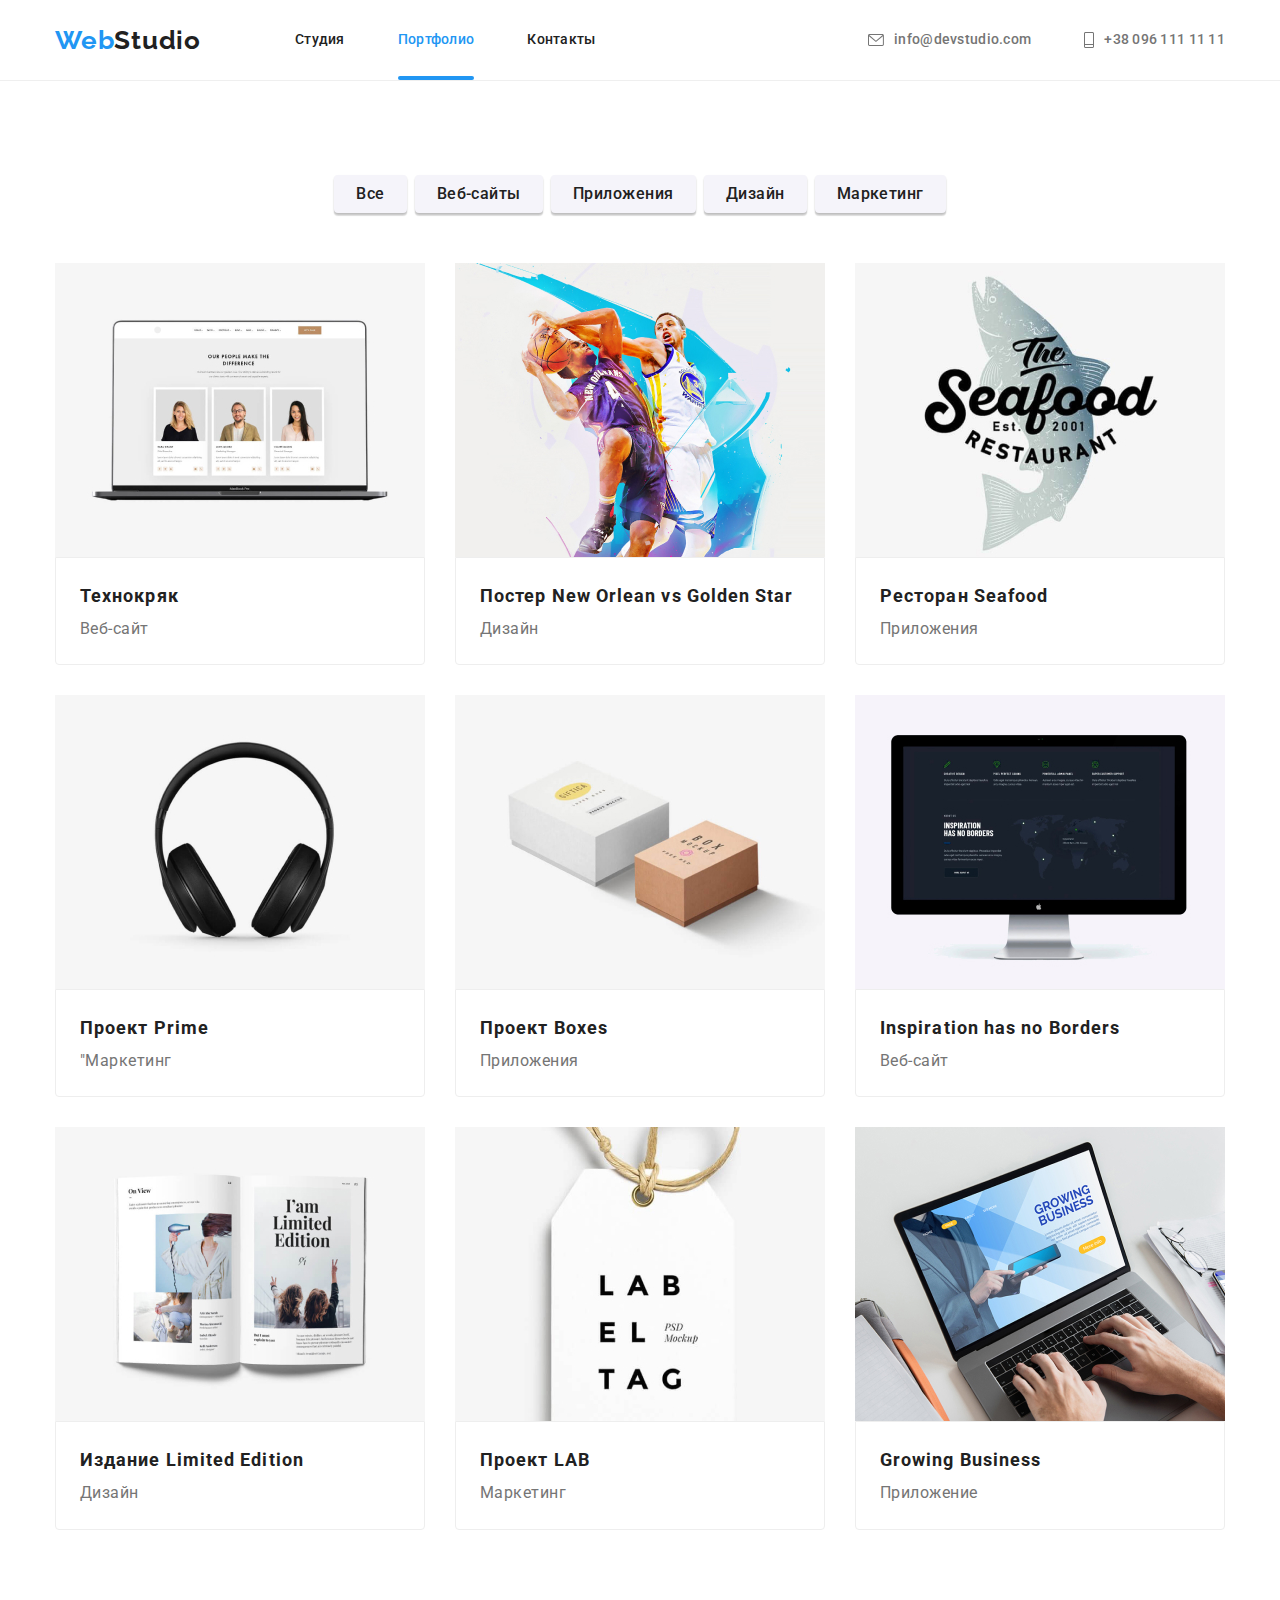
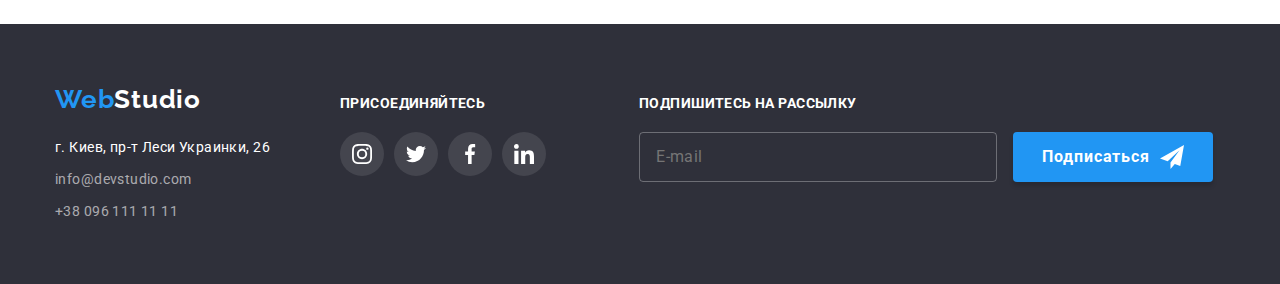
==== portfolio.html @ 193aa497 "Initial commit" ====
<!DOCTYPE html>
<html lang="en">
<head>
    <meta charset="UTF-8">
    <meta http-equiv="X-UA-Compatible" content="IE=edge">
    <meta name="viewport" content="width=device-width, initial-scale=1.0">
    <title>Портфолио</title>
    <link rel="preconnect" href="https://fonts.googleapis.com">
<link rel="preconnect" href="https://fonts.gstatic.com" crossorigin>
<link href="https://fonts.googleapis.com/css2?family=Raleway:wght@700&family=Roboto:wght@400;500;700;900&display=swap" rel="stylesheet">
<link rel="stylesheet" href="https://cdn.jsdelivr.net/npm/modern-normalize@1.1.0/modern-normalize.min.css">
<!-- <link rel="stylesheet" href="./css/styles.css"> -->
<link rel="stylesheet" href="./css/main.min.css">
</head>
<body>
    <header class="header">
        <div class="container header-flex-container">
            <nav class="header__navigation navigation">
                <a class="navigation__headr-logo" href="#"><span>Web</span>Studio</a>
                <ul class="navigation__list">
                    <li  class="navigation__item">
                        <a href="./index.html" class="navigation__link">Студия</a>
                    </li>
                    <li class="navigation__item">
                        <a href="./portfolio.html" class="navigation__link current">Портфолио</a>
                    </li>
                    <li class="navigation__item">
                        <a href="./index.html" class="navigation__link">Контакты</a>
                    </li>
                </ul>
            </nav>             
            <ul class="navigation__list-contact">
                <li class="navigation__item">
                    <a href="mailto:info@devstudio.com" class="navigation__link-contact">
                    <svg class="navigation__icon-mail">
                        <use href="./images/symbol-defs.svg#mail"></use>
                    </svg>
                    info@devstudio.com</a>
                </li>
                <li class="navigation__item"><a href="tel:+380961111111" class="navigation__link-contact">
                    <svg class="navigation__icon-phone">
                        <use href="./images/symbol-defs.svg#icon-phone"></use>
                    </svg>
                    +38 096 111 11 11</a>
                </li>
            </ul>
        </div>
    </header>
    <main>
        <section class="struducture">
        <div class="container">
            <ul class="button__control">
                <li class="button__list">
                    <button type="button" class="button__item">Все</button></li>
                <li class="button__list">
                    <button type="button" class="button__item">Веб-сайты</button></li>
                <li class="button__list">
                    <button type="button" class="button__item">Приложения</button></li>
                <li class="button__list">
                    <button type="button" class="button__item">Дизайн</button></li>
                <li class="button__list">
                    <button type="button" class="button__item">Маркетинг</button></li>
            </ul>
            <ul class="project">
                <li class="project__list">
                    <a href="#" class="project__link">
                    <div class="project__photo">
                        <img src="./images/im9.jpg"  width="370" height="294" alt="фото Технокряк">
                    <div class="project__texts">
                        <p class="project__text">Ресурс предлагает комплексные предложения с разным уровнем функционала и сервисов. Все это позволит посетителю получить исчерпывающие сведения о компании или частном лице</p>
                    </div>
                    </div>
                    <div class="project__text-img">
                    <h2 class="project__text-name">Технокряк</h2>
                    <p class="project__example-text">Веб-сайт</p>
                    </div>
                </a>
                </li>
                <li class="project__list">
                    <a href="#" class="project__link">
                    <div class="project__photo">
                        <img src="./images/im10.jpg"  width="370" height="294" alt="фото Технокряк">
                    <div class="project__texts">
                        <p class="project__text">Ресурс предлагает комплексные предложения с разным уровнем функционала и сервисов. Все это позволит посетителю получить исчерпывающие сведения о компании или частном лице</p>
                    </div>
                    </div>
                    <div class="project__text-img">
                    <h2 class="project__text-name">Постер New Orlean vs Golden Star</h2>
                    <p class="project__example-text">Дизайн</p>
                    </div>
                </a>
                </li>
                <li class="project__list">
                    <a href="#" class="project__link">
                    <div class="project__photo">
                        <img src="./images/im11.jpg" width="370" height="294" alt="фото Ресторан Seafood">
                    <div class="project__texts">
                        <p class="project__text">Ресурс предлагает комплексные предложения с разным уровнем функционала и сервисов. Все это позволит посетителю получить исчерпывающие сведения о компании или частном лице</p>
                    </div> 
                    </div>
                    <div class="project__text-img">
                    <h2 class="project__text-name">Ресторан Seafood</h2>
                    <p class="project__example-text">Приложения</p>
                    </div>
                    </a>
                </li>
                <li class="project__list">
                    <a href="#" class="project__link">
                    <div class="project__photo">
                        <img src="./images/im12.jpg" width="370" height="294" alt="фото Проект Prime">
                    <div class="project__texts">
                        <p class="project__text">Ресурс предлагает комплексные предложения с разным уровнем функционала и сервисов. Все это позволит посетителю получить исчерпывающие сведения о компании или частном лице</p>
                    </div> 
                    </div>
                    <div class="project__text-img">
                    <h2 class="project__text-name">Проект Prime</h2>
                    <p class="project__example-text">"Маркетинг</p>
                    </div>
                    </a>
                </li>
                <li class="project__list">
                    <a href="#" class="project__link">
                    <div class="project__photo">
                        <img src="./images/im13.jpg" width="370" height="294" alt="фото Проект Boxes">
                    <div class="project__texts">
                        <p class="project__text">Ресурс предлагает комплексные предложения с разным уровнем функционала и сервисов. Все это позволит посетителю получить исчерпывающие сведения о компании или частном лице</p>
                    </div> 
                    </div>
                    <div class="project__text-img">
                    <h2 class="project__text-name">Проект Boxes</h2>
                    <p class="project__example-text">Приложения</p>
                    </div>
                    </a>
                </li>
                <li class="project__list">
                    <a href="#" class="project__link">
                    <div class="project__photo">
                        <img src="./images/im14.jpg" width="370" height="294" alt="фото сайта Inspiration has no Borders">
                    <div class="project__texts">
                        <p class="project__text">Ресурс предлагает комплексные предложения с разным уровнем функционала и сервисов. Все это позволит посетителю получить исчерпывающие сведения о компании или частном лице</p>
                    </div> 
                    </div>
                    <div class="project__text-img">
                    <h2 class="project__text-name">Inspiration has no Borders</h2>
                    <p class="project__example-text">Веб-сайт</p>
                    </div>
                    </a>
                </li>
                <li class="project__list">
                    <a href="#" class="project__link">
                    <div class="project__photo">
                        <img src="./images/im15.jpg" width="370" height="294" alt="фото Издание Limited Edition">
                        <div class="project__texts">
                            <p class="project__text">Ресурс предлагает комплексные предложения с разным уровнем функционала и сервисов. Все это позволит посетителю получить исчерпывающие сведения о компании или частном лице</p>
                        </div> 
                    </div>
                    <div class="project__text-img">
                    <h2 class="project__text-name">Издание Limited Edition</h2>
                    <p class="project__example-text">Дизайн</p>
                    </div>
                    </a>
                </li>
                <li class="project__list">
                    <a href="#" class="project__link">
                        <div class="project__photo">
                            <img src="./images/im16.jpg" width="370" height="294" alt="фото Проект LAB">
                    <div class="project__texts">
                        <p class="project__text">Ресурс предлагает комплексные предложения с разным уровнем функционала и сервисов. Все это позволит посетителю получить исчерпывающие сведения о компании или частном лице</p>
                    </div>
                        </div>
                    <div class="project__text-img">
                    <h2 class="project__text-name">Проект LAB</h2>
                    <p class="project__example-text">Маркетинг</p>
                    </div>
                    </a>
                </li>
                <li class="project__list">
                    <a href="#" class="project__link">
                    <div class="project__photo">
                        <img src="./images/im17.jpg" width="370" height="294" alt="фото картинки Growing Business">
                    <div  class="project__texts">
                        <p class="project__text">Ресурс предлагает комплексные предложения с разным уровнем функционала и сервисов. Все это позволит посетителю получить исчерпывающие сведения о компании или частном лице</p>
                    </div>
                    </div>
                    <div class="project__text-img">
                    <h2 class="project__text-name">Growing Business</h2>
                    <p class="project__example-text">Приложение</p>
                    </div>
                    </a>
                </li>
            </ul>
        </div>
        </section>
    </main>
    <footer>
        <div class="container footer">
            <div class="footer__flex-item">
                <a class="footer__logo" href=""><span>Web</span>Studio</a>
                <address>
                    <ul class="footer__item">
                        <li class="footer__contact-list">
                            <a class="footer__map"> г. Киев, пр-т Леси Украинки, 26 </a>
                        </li>
                        <li class="footer__contact-list">
                            <a class="footer__contact" href="mailto:info@devstudio.com">info@devstudio.com</a>
                        </li>
                        <li class="footer__contact-list">
                            <a class="footer__contact" href="tel:+380961111111">+38 096 111 11 11</a>
                        </li>
                    </ul>
                </address>
            </div>
            <div class="footer__flex-item">
                <h2 class="footer__text">Присоединяйтесь</h2>
                <ul class="team__socials-list socials__list">
                    <li class="team__socials-item socials__item">
                        <a class="team__socials-link socials__link" href="#">
                            <svg class="socials__icon">
                                <use href="./images/symbol-defs.svg#icon-instagram-2"></use>
                            </svg>
                        </a>
                    </li>
                    <li class="team__socials-item socials__item">
                        <a class="team__socials-link socials__link" href="#">
                            <svg class="socials__icon">
                                <use href="./images/symbol-defs.svg#icon-twitter-1"></use>
                            </svg>
                        </a>
                    </li>
                    <li class="team__socials-item socials__item">
                        <a class="team__socials-link socials__link" href="#">
                            <svg class="socials__icon">
                                <use href="./images/symbol-defs.svg#icon-facebook-1"></use>
                            </svg>
                        </a>
                    </li>
                    <li class="team__socials-item socials__item">
                        <a class="team__socials-link socials__link" href="#">
                            <svg class="socials__icon">
                                <use href="./images/symbol-defs.svg#icon-linkedin-1"></use>
                            </svg>
                        </a>
                    </li>
                </ul> 
            </div>
            <div class="footer__flex-item">
                <h2 class="footer__text">Подпишитесь на рассылку</h2>
                <form class="footer__form js-speaker-form" name="subscribe-form">                    
                    <input class="footer__input-email" type="email" name="subscribe-email" autocomplete="email" placeholder="E-mail">
                    <button class="button-main" type="submit">Подписаться</button>
                </form>  
            </div>    
        </div>
    </footer>
    </body>
    </html>
---- css/styles.css ----
:root {
  --akcent-color: #2196f3;
  --second-color: #757575;
  --background: #f5f4fa;
  --white-color: #ffffff;
  --color-text: #212121;
  --accent-btn-color: #188ce8;
  --footer-color: #2f303a;
  --main-text-color: #757575;
  --accent-color: #2196f3;
  --accent-btn-color: #188ce8;
  --fill-color: #afb1b8;
  --footer-contacts-color: rgba(255, 255, 255, 0.6);


  /* other color */
  --header-border-color: #ececec;
  --footer-socials-bg-color: rgba(255, 255, 255, 0.1);
  --project-border-color: #eee;
  --timing-function: 250ms cubic-bezier(0.4, 0, 0.2, 1);
  --hero-color: rgba(47, 48, 58, 0.4);
  --hero-gradient: rgba(196,	196,	196, 0.4);

  
}

body {
  font-family: "Roboto", sans-serif;
  background-color: var(--white-color);
  color: #212121;
  font-style: normal;
  font-weight: 400;
  font-size: 16px;
  line-height: 1;
  font-weight: 400;
}
h1,
h2,
h3,
h4,
h5,
h6,
p {
  margin: 0;
}

a {
  text-decoration: none;
  color: inherit;
}

ul,
li {
  padding: 0;
  margin: 0;
}

button {
  cursor: pointer;
}

img {
  display: block;
  max-width: 100%;
  height: auto;
}

address {
  font-style: normal;

}

.button {
  transition: background-color var(--timing-function);
}

.button:hover,
.button:focus {
  background-color: var(--accent-btn-color);
}

/* .outline {
  /* outline: 1px red solid; */
/* } */ 

.bg {
  background-color: green;
}

.container {
  width: 1200px;
  margin-left: auto;
  margin-right: auto;
  padding-left: 15px;
  padding-right: 15px;
}

.section {
  padding-top: 94px;
  padding-bottom: 94px;
}

.navigation__headr-logo {
  font-family: "Raleway";
  font-style: normal;
  font-weight: bold;
  font-size: 26px;
  line-height: 1.19;
  letter-spacing: 0.03em;
  color: var(--color-text);
  text-decoration: none;
  display: flex;
  margin-right: 94px;
}
.navigation__link {
font-size: 14px;
font-style: normal;
font-weight: 500;
line-height: 1.14;
letter-spacing: 0.02em;
text-align: left;
  color: var(--color-text);
  text-decoration: none;
}

.footer__contact {
font-size: 14px;
line-height: 1.7;
letter-spacing: 0.03em;
text-align: left;
color: rgba(255, 255, 255, 0.6);
transition: color var(--timing-function);
}

.footer__contact:hover,
.footer__contact:focus,
.navigation__link-contact:focus,
.navigation__link-contact:hover {
  color: var(--akcent-color);
}

.hero__button {
  display: flex;
  justify-content: center;
}

.button-main {
  display: block;
  margin: 0 auto;
  width: 200px;
  height: 50px;
  align-items: center;
  justify-content: center; 
  color: var(--white-color);
  background: var(--akcent-color);
  font-weight: 700;
  font-size: 16px;
  line-height: 1.8;
  letter-spacing: 0.06em;
  box-shadow: 0px 4px 4px rgba(0, 0, 0, 0.15);
  border-color: transparent;
  border-radius: 4px;
  cursor: pointer;
}

.button__list:not(:last-child) {
  margin-right: 8px;
}

.button__list {
  transition: color var(--timing-function);
}

.button__list:focus,
.button__list:hover {
  color: var(--akcent-color);
}

h2 {
  font-size: 18px;
  line-height: 0.44;
  letter-spacing: 0.06em;
}

.features-texts{
font-size: 14px;
font-style: normal;
font-weight: 400;
line-height: 1.71;
letter-spacing: 0.03em;
color: var(--second-color);

}
.project__example-text{
  line-height: 1.9;
  letter-spacing: 0.03em;
  color: var(--second-color);
}

.teams__position {
  margin-bottom: 16px;
  font-size: 16px;
  line-height: 1.18;
  text-align: center;
  letter-spacing: 0.03em;
  color: var(--second-color);
}

.teams__name {
  margin-bottom: 10px;
    font-weight: 500;
    font-size: 16px;
    line-height: 1.18;
    text-align: center;
    letter-spacing: 0.03em;
  
}
li {
  list-style-type: none;
}
.add {
  font-family: "Roboto";
  font-style: normal;
  font-weight: 500;
  font-size: 14px;
  line-height: 1.7;
  letter-spacing: 0.02em;
  color: var(--white-color);
  margin-top: 20px;
  text-decoration: none;
}
footer {
  background-color: #2f303a;
  padding-top: 60px;
  padding-bottom: 60px;
}

.button__control {
  display: flex;
  justify-content: center;
  margin-bottom: 50px;
}

.button__item {
  padding: 6px 22px;
  font-weight: 500;
  font-size: 16px;
  line-height: 1.6;
  text-align: center;
  letter-spacing: 0.03em;
  color: var(--color-text);
  background-color: var(--background);
  border: none;
  border-radius: 4px;
  cursor: pointer;
  transition: color var(--timing-function), 
  background-color var(--timing-function), 
  box-shadow var(--timing-function);
}

.button__item:hover,
.button__item:focus{
color: var(--white-color);
background-color: var(--akcent-color);
box-shadow: 0px 3px 1px rgba(0, 0, 0, 0.1), 0px 1px 2px rgba(0, 0, 0, 0.08),
0px 2px 2px rgba(0, 0, 0, 0.12);
}
.container-main.section {
  padding-top: 0;
}

.features-text {
  font-size: 14px;
  font-weight: 700;
  font-weight: bold;
  font-size: 14px;
  line-height: 1.4;
  letter-spacing: 0.03em;
  text-transform: uppercase;
  margin-bottom: 10px;
}

.footer__logo{
  display: inline-block;
  margin-bottom: 20px;
  font-family: "Raleway";
  font-style: normal;
  font-weight: bold;
  font-size: 26px;
  line-height: 1.19;
  letter-spacing: 0.03em;
  color: var(--white-color);
  text-decoration: none;
  
}
.footer__logo span,
.navigation__headr-logo span {
  color: var(--akcent-color);
}
.container-main section outline{
  background-color: var(--background);
  font-size: 16px;
  font-weight: 500;
  line-height: 1.2;
  letter-spacing: 0.03em;
  
}
.color-hero {
  background-color: var(--white-color);
}
.navigation__headr-logo,
.logo-list {
  cursor: pointer;
}
.work__style {
  margin-bottom: 50px;
    font-weight: 700;
    font-size: 36px;
    line-height: 1.16;
    text-align: center;
    letter-spacing: 0.03em;
    color: var(--title-color);
  color: var(--color-text);
}
.hero__style {
  max-width: 696px;
  margin-left: auto;
  margin-right: auto;
  margin-bottom: 30px;
  font-family: "Roboto";
  font-size: 44px;
  font-style: normal;
  font-weight: 900;
  line-height: 1.4;
  letter-spacing: 0.06em;
  text-align: center;
  text-transform: uppercase;
  color: var(--white-color);
}

.navigation__link-contact{
  display: flex;
  align-items: center;
  font-family: "Roboto";
  font-style: normal;
  font-weight: 500;
  font-size: 14px;
  line-height: 1.14;
  letter-spacing: 0.02em;
  color: var(--second-color);
  text-decoration: none;
  transition: color var(--timing-function);
}

.project__link {
  display: inline-block;
  transition: box-shadow var(--timing-function);
}

.project__link:hover,
.project__link:focus {
  box-shadow: 0px 1px 1px rgba(0, 0, 0, 0.12),
  0px 4px 4px rgba(0, 0, 0, 0.06),
  1px 4px 6px rgba(0, 0, 0, 0.16);
}

.project__text-name{
  font-weight: bold;
  font-size: 18px;
  line-height: 2;
  letter-spacing: 0.06em;
  color: var(--color-text);
}

.header-flex-container {
  display: flex;
  align-items: center;
}

.navigation__link,
.footer__contact-headr {
  padding: 32px 0;
}

.navigation__list-contact {
  display: flex;
  margin-left: auto;
  align-items: center;
  justify-content: space-between;
  padding: 0;
}
.header__navigation {
  display: flex;
  align-items: center;
  
}
.navigation__list {
  display: flex;
  align-items: center;
}
.navigation__list-contact .navigation__item:not(:last-child) {
  margin-right: 53px;
}
.navigation__list .navigation__item:not(:last-child) {
  margin-right: 53px;
}
.hero {
  max-width: 1600px;
  margin: 0 auto;
  padding: 200px 0;
  height: 600px;
  background-image: linear-gradient(
    rgba(196,	196,	196, 0.4),
    rgba(47, 48, 58, 0.4)),
    url(../images/im18.jpg);
  background-repeat: no-repeat;
  background-color: #2f303a;
}
.features-list{
  display: flex;
  justify-content: space-between;
  gap: 30px;
}
.work {
  padding: 0;
  display: flex;
  justify-content: space-between;
}

.list-team{
  background-color: var(--background);
  font-size: 16px;
  font-weight: 500;
  line-height: 1.2;
  letter-spacing: 0.03em;
  
}
.team__item {
  display: flex;
  justify-content: center;
  gap: 30px;
  margin: 0px;
}


.metas{
  display: flex;
  flex-basis: calc(100% / 9);
  flex-wrap: wrap;
  padding: 0;
  list-style: none;
  justify-content: space-between;
  text-align: left;
  cursor: pointer;
  gap: 30px;
  
}

.project{
  display: flex;
  flex-basis: calc(100% / 9);
  flex-wrap: wrap;
  padding: 0;
  list-style: none;
  justify-content: space-between;
  text-align: left;
  cursor: pointer;
  gap: 30px;
  
}
.team__list{
  box-shadow: 0px 1px 3px rgba(0, 0, 0, 0.12), 0px 1px 1px rgba(0, 0, 0, 0.14), 0px 2px 1px rgba(0, 0, 0, 0.2);
  border-radius: 0px 0px 4px 4px;
  padding-bottom: 30px;
  background-color: var(--white-color);
}
.struducture{
  padding-top: 94px;
  padding-bottom: 94px;
}
.project__text-img{
  padding: 20px 24px;
  border: 1px solid #EEEE;
border-radius: 0px 0px 4px 4px;
}
.project__list{
  /* margin-bottom: 30px; */
  max-width: 370px;
}

.header{
  border-bottom: 1px solid #EEEE;
}
.logo-footer2, .logo-footer3{
  margin-bottom: 9px;
}
.name-m{
  padding-bottom: 30px;
  padding-top: 30px;
  background-color: #fff;
}
.features-item{
  max-width: 270px;

}
.features__section{
  padding: 94px 0;
}
.work__list{
  display: flex;
  justify-content: center;
  gap: 30px;
}

.navigation__icon-mail {
  width: 16px;
  height: 12px;  
  margin-right: 10px;
}
.navigation__icon-phone {
height: 16px;
width: 10px;
margin-right: 10px;
}

.features-icons{
height: 70px;
width: 70px;
}
.features-icon{
  display: inline-flex;
  justify-content: center;
  align-items: center;
  width: 100%;
  height: 120px;
  margin-bottom: 30px;
  background-color: #f5f4fa;
  border-radius: 4px;
}

.socials__link {
  display: inline-flex;
  justify-content: center;
  align-items: center;
  width: 44px;
  height: 44px;
  color: #AFB1B8;
  background-color: #fff;
  border-radius: 50%;
  transition: background-color var(--timing-function), 
  color var(--timing-function);  
}

.team__socials-link.socials__link:hover,
.team__socials-link.socials__link:focus{
  background-color: var(--accent-color);
  color: #fff;
}

  .socials__icon{
    width: 20px;
    height: 20px;   
  }

  .company__list{
    display: flex;
    justify-content: center;
    gap: 30px;
  }
  .company__icon{
    max-width: 106px;
    max-height: 60px;
  }
  .company__link{
    display: inline-flex;
  justify-content: center;
  align-items: center;
  width: 170px;
  height: 92px;
  color: #AFB1B8;
  border: 1px solid #afb1b8;
  border-radius: 4px;
  transition: color, border-color  var(--timing-function);
  }

.company__link:hover,
.company__link:focus {
  border-color: #2196F3;
  color: #2196F3;
  transition: color var(--timing-function);
}
  .footer__text{
font-family: Roboto;
font-size: 14px;
font-weight: 700;
line-height: 16px;
letter-spacing: 0.03em;
text-align: left;
  }

  .logo-footer2{
      display: block;
      align-items: flex-start

    }
    .socials__list{
      display: flex;
      justify-content: center;
      gap: 10px;
      align-items: baseline;
      margin-top: 0px;
      padding: 0px;
      list-style: none;
    }
  

    footer .socials__link{
      color: #fff;
    }

.footer{
  display: flex;
  align-items: baseline;
  background-color: #2f303a;
}
    .footer__flex-item .socials__link:hover,
    .footer__flex-item .socials__link:focus{
    background-color: #2196F3;
    }

    .footer__text{
      margin-bottom: 20px;
    font-weight: 700;
    font-size: 14px;
    line-height: 1.14;
    letter-spacing: 0.03em;
    text-transform: uppercase;
    color: #fff}
      .fer{
        margin-left: 70px;

      }
      .footer__flex-item:nth-child(1) {
        margin-right: 70px;}
      .footer__flex-item:nth-child(2) {
          margin-right: 93px;
      }
      .list-team-logo{
        font-weight: 500;
        line-height: 1.2;
        letter-spacing: 0.03em;
        background-color: var(--white-color);
      }
      .footer__contact-list:not(:last-child) {
        margin-bottom: 9px;
    }
    .team__list{
     box-shadow: 0px 1px 3px rgba(0, 0, 0, 0.12), 0px 1px 1px rgba(0, 0, 0, 0.14), 0px 2px 1px rgba(0, 0, 0, 0.2);
    border-radius: 0px 0px 4px 4px;
    padding: 0;}
    
    .hero-owerlay{
      max-width: 1600px;
      height: 600px;
      margin-left: auto;
      margin-right: auto;
      background-image: linear-gradient(to right, rgba(47, 48, 58, 0.4), rgba(47, 48, 58, 0.4)), url(../images/im18.jpg);
      background-size: cover;}
      .footer__map{
      font-style: normal;
      font-weight: 400;
      font-size: 14px;
      line-height: 24px;
      letter-spacing: 0.03em;
      color: #FFFFFF;}

      .footer__flex-item .socials__link{
        background-color: rgba(255, 255, 255, 0.1);
      }
      
      .backdrop {
        position: fixed;
        top: 0;
        left: 0;        
        width: 100vw;
        height: 100vh;
        opacity: 1;
        visibility: visible;       
        background: rgba(0, 0, 0, 0.2);
        transition: opacity var(--timing-function);
      }

      .is-hidden{
        opacity: 0;
        visibility: hidden;
        pointer-events: none;
      }

      .modal{
        position: absolute;
        top: 50%;
        left: 50%;
        transform: translate(-50%, -50%);       
        height: 581px;
        width: 528px;
        padding: 40px;
        background-color: #FFFFFF;
        border-radius: 4px;
        transform: translate(-50%, -50%);      
        transition: transform var(--timing-function);     
      }
      
      .modal-close{
        position: absolute;
        top: 8px;
        right: 8px;
        display: inline-flex;
        justify-content: center;
        align-items: center;
        width: 30px;
        height: 30px;
        border-radius: 50%;
        background-color: transparent;
        border: 1px solid rgba(0, 0, 0, 0.1);
        transition: fill var(--timing-function);
        
      }
      .modal-close:hover,
      .modal-close:focus {
        fill: var(--accent-color);
      }

      .icon-cls {
        width: 18px;
        height: 18px;
        transition: var(--timing-function)
      }

      .items:not(:last-child) {
          margin-right: 30px;
      }
      .navigation__link{
        position: relative;
        display: inline-flex;
        align-items: center;
        padding-top: 32px;
        padding-bottom: 32px;
        transition: color 250ms cubic-bezier(0.4, 0, 0.2, 1);}
        .navigation__link:hover,
        .navigation__link:focus{
          color: #2196f3;
        }
      .navigation__link::after{
      position: absolute;
      bottom: 0;
      right: 0;

      content: '';

      display: inline-flex;
      width: 100%;
      height: 4px;
      background-color: #2196F3;
      border-radius: 2px;

      transform: scale(0);
      opacity: 0;
      transition: transform 250ms cubic-bezier(0.4, 0, 0.2, 1), opacity 250ms cubic-bezier(0.4, 0, 0.2, 1);
      transition-property: transform, opacity;
      transition-duration: 250ms, 250ms;
      transition-timing-function: cubic-bezier(0.4, 0, 0.2, 1), cubic-bezier(0.4, 0, 0.2, 1);
      transition-delay: 0s, 0s;
        
      }
      .navigation__link .current:hover::after,
      .navigation__link .current:focus::after {
        transform: scale(1);
        opacity: 1;}
      
        .work__main{
          position: relative;
        }
        .work__text{
          position: absolute;
          bottom: 0;
          padding-top: 27px;
          padding-bottom: 27px;
          width: 100%;
          font-weight: 700;
          font-size: 14px;
          line-height: 1.14;
          text-align: center;
          letter-spacing: 0.03em;
          text-transform: uppercase;
          color: #ffffff;
          background-color: rgba(47, 48, 58, 0.8);
        
        }
        .project__photo{
          position: relative;
          overflow: hidden;
           }

        .project__texts{
          position: absolute;
          
          max-height: 294px;
          display: flex;
          align-items: center;
          padding: 63px 24px;
          background-color: #2196F3;
          
          
          transition: transform var(--timing-function);
          
        }

        .project__link:hover .project__texts{
          transform: translateY(-100%);
        }


        .project__text{
          font-size: 18px;
          line-height: 1.56;
          letter-spacing: 0.03em;
          color: #fff;
        }
        .current::after, .navigation__link:hover::after, .navigation__link:focus::after {
          transform: scale(1);
          opacity: 1;
        }
        .current{
          color: #2196F3;
        }
     
        .list-photo-img{
         padding-top: 30px;
         padding-bottom: 30px;
        }
        .register{
          display: block;
        }
        .modal__text{
          font-size: 20px;
          font-weight: 700;
          line-height: 23px;
          letter-spacing: 0.03em;
          text-align: center;
          margin-bottom: 12px;
        }
        .register__form-opts{
          position: relative;
          display: flex;
          flex-direction: column;
          margin-bottom: 10px;
          
        }
        .register__form-word{
          width: 100%;
          padding: 10px 11px 10px 42px;
          border: 1px solid rgba(33, 33, 33, 0.2);
          border-radius: 4px;
          transition: 250ms cubic-bezier(0.4, 0, 0.2, 1);
        }
        .form__icon {
          position: absolute;
          top: 50%;
          left: 12px;
          width: 18px;
          height: 18px;
          transition: 250ms cubic-bezier(0.4, 0, 0.2, 1);
        }

        
        .register__text{
          margin-bottom: 4px;
          font-size: 12px;
          line-height: 1.17;
          letter-spacing: 0.01em;
          color: #757575;
        }
        .register__textarea{
          padding: 12px 16px;
          height: 120px;
          border: 1px solid rgba(33, 33, 33, 0.2);
          box-sizing: border-box;
          border-radius: 4px;
          resize: none;
        }
        .form__field-checkbox{
          display: flex;
          justify-content: center;
          align-items: center;
          margin-bottom: 30px;
        }
        .form__input-checkbox{
          appearance: none;
        }
        .form__checkbox-icon {
          display: inline-flex;
          width: 16px;
          height: 15px;
          border: 2px solid #212121;;
          border-radius: 2px;}
        .register__link {
          color: #2196f3;
          text-decoration: underline;}
        .form__label-checkbox {
          margin-left: 8px;
          font-size: 14px;
          line-height: 1.71;
          letter-spacing: 0.03em;
          color: #757575};
          .form__btn .button-main{          
          padding: 10px 52px;}
          .form__input-checkbox:checked + .form__checkbox-icon {
            background-color: #2196f3;
            background-image: url("data:image/svg+xml;charset=utf8,%3Csvg width='16' height='15' fill='none' xmlns='http://www.w3.org/2000/svg'%3E%3Cpath d='m3.957 7.752-.069-.066-.069.065-.888.842-.076.072.076.073 3.496 3.334.069.066.069-.066 7.504-7.158.076-.073-.076-.072-.882-.841-.069-.066-.069.066-6.553 6.246-2.539-2.422Z' fill='%23fff' stroke='%23fff' stroke-width='.2'/%3E%3C/svg%3E");
            background-position: center;
            background-origin: border-box;
            border-color: #2196f3;}

.footer__form {
  display: flex;  
}
            .footer__input-email{
                padding: 14px 16px;
                margin-right: 12px;
                width: 358px;
                font-size: 16px;
                line-height: 1.25;
                letter-spacing: 0.03em;
                color: #ffffff;
                background-color: transparent;
                border: 1px solid rgba(255, 255, 255, 0.3);
                border-radius: 4px;
                transition: border-color 250ms cubic-bezier(0.4, 0, 0.2, 1);
            }
            .footer__input-email:hover{
              border-color: #2196F3;
            }
            .footer__input-email:focus{
              border-color: #2196F3;
              outline: none;
            }

.footer__form .button-main {
  display: inline-flex;
  align-items: center;
}

.footer__form .button-main::after{
  content: '';  
  width: 24px;
  height: 24px;
  margin-left: 10px;
  background-image: url("data:image/svg+xml;charset=utf8,%3Csvg width='24' height='24' fill='none' xmlns='http://www.w3.org/2000/svg'%3E%3Cpath d='M24 0 0 13.5l7.67 2.84L19.5 5.25l-8.998 12.14.007.002-.009-.002V24l4.301-5.018L20.251 21 24 0Z' fill='%23fff'/%3E%3C/svg%3E");
  
}
            .register__form-word, 
            .register__textarea {   
              border: 1px solid rgba(33, 33, 33, 0.2);
              border-radius: 4px;
              transform: border-color var(--timing-function);
            }            
      
            .register__form-word:hover,
            .register__form-word:focus,
            .register__textarea:hover,
            .register__textarea:focus {
              outline: none;
              border-color: #2196f3;
            }

            

            .register__form-word:hover ~ .form__icon,
            .register__form-word:focus ~ .form__icon,
            .register__textarea:hover ~ .form__icon,          
            .register__textarea:focus ~ .form__icon {
              color: var(--accent-color);}
---- css/main.min.css ----
body{font-family:"Roboto", sans-serif;background-color:#fff;color:#212121;font-style:normal;font-weight:400;font-size:16px;line-height:1;font-weight:400}ul,li{list-style:none;padding:0;margin:0}h1,h2,h3,h4,h5,h6,p{margin:0}a{text-decoration:none;color:inherit}address{font-style:normal}.container{width:1200px;margin-left:auto;margin-right:auto;padding-left:15px;padding-right:15px}section{padding-top:94px;padding-bottom:94px}textarea{resize:none}img{display:block;max-width:100%;height:auto}button{font-family:inherit;cursor:pointer;border:none}.navigation__headr-logo{font-family:"Raleway";font-style:normal;font-weight:bold;font-size:26px;line-height:1.19;letter-spacing:0.03em;color:#212121;text-decoration:none;display:flex;margin-right:94px}.navigation__headr-logo span{color:#2196f3}.navigation__headr-logo{cursor:pointer}.header-flex-container{display:flex;align-items:center}.header{border-bottom:1px solid #EEEE}.navigation__link{font-size:14px;font-style:normal;font-weight:500;line-height:1.14;letter-spacing:0.02em;text-align:left;color:#212121;text-decoration:none;padding:32px 0}.navigation__link-contact{display:flex;align-items:center;font-family:"Roboto";font-style:normal;font-weight:500;font-size:14px;line-height:1.14;letter-spacing:0.02em;color:#757575;text-decoration:none;transition:color 250ms cubic-bezier(0.4, 0, 0.2, 1)}.navigation__link-contact:focus,.navigation__link-contact:hover{color:#2196f3}.navigation__list-contact{display:flex;margin-left:auto;align-items:center;justify-content:space-between;padding:0}.navigation__list{display:flex;align-items:center}.navigation__list-contact .navigation__item:not(:last-child){margin-right:53px}.navigation__list .navigation__item:not(:last-child){margin-right:53px}.navigation__icon-mail{width:16px;height:12px;margin-right:10px}.navigation__icon-phone{height:16px;width:10px;margin-right:10px}.navigation__link{position:relative;display:inline-flex;align-items:center;padding-top:32px;padding-bottom:32px;transition:color 250ms cubic-bezier(0.4, 0, 0.2, 1)}.navigation__link::after{position:absolute;bottom:0;right:0;content:'';display:inline-flex;width:100%;height:4px;background-color:#2196f3;border-radius:2px;transform:scale(0);opacity:0;transition:transform 250ms cubic-bezier(0.4, 0, 0.2, 1),opacity 250ms cubic-bezier(0.4, 0, 0.2, 1)}.current:hover::after,.current:focus::after{transform:scale(1);opacity:1}.current::after,.navigation__link .current:hover::after,.navigation__link .current:focus::after{transform:scale(1);opacity:1}.current{color:#2196F3}.navigation__list-contact{display:flex;margin-left:auto;align-items:center;justify-content:space-between;padding:0}.header__navigation{display:flex;align-items:center}.hero__button{display:flex;justify-content:center}.hero__style{max-width:696px;margin-left:auto;margin-right:auto;margin-bottom:30px;font-family:"Roboto";font-size:44px;font-style:normal;font-weight:900;line-height:1.4;letter-spacing:0.06em;text-align:center;text-transform:uppercase;color:#fff}.hero{max-width:1600px;margin:0 auto;padding:200px 0;height:600px;background-image:linear-gradient(rgba(196,196,196,0.4), rgba(47,48,58,0.4)),url(../images/im18.jpg);background-repeat:no-repeat;background-color:#2f303a}.hero-owerlay{max-width:1600px;height:600px;margin-left:auto;margin-right:auto;background-image:linear-gradient(to right, rgba(47,48,58,0.4), rgba(47,48,58,0.4)),url(../images/im18.jpg);background-size:cover}.button-main{display:block;margin:0 auto;width:200px;height:50px;align-items:center;justify-content:center;color:#fff;background:#2196f3;font-weight:700;font-size:16px;line-height:1.8;letter-spacing:0.06em;box-shadow:0px 4px 4px rgba(0,0,0,0.15);border-color:transparent;border-radius:4px;cursor:pointer}.features-texts{font-size:14px;font-style:normal;font-weight:400;line-height:1.71;letter-spacing:0.03em;color:#757575}.features-text{font-size:14px;font-weight:700;font-weight:bold;font-size:14px;line-height:1.4;letter-spacing:0.03em;text-transform:uppercase;margin-bottom:10px}.features-list{display:flex;justify-content:space-between;gap:30px}.features-item{max-width:270px}.features__section{padding:94px 0}.features-icons{height:70px;width:70px}.features-icon{display:inline-flex;justify-content:center;align-items:center;width:100%;height:120px;margin-bottom:30px;background-color:#f5f4fa;border-radius:4px}.work{padding:0;display:flex;justify-content:space-between}.container-main.section{padding-top:0}.work__list{display:flex;justify-content:center;gap:30px}.work__main{position:relative}.work__text{position:absolute;bottom:0;padding-top:27px;padding-bottom:27px;width:100%;font-weight:700;font-size:14px;line-height:1.14;text-align:center;letter-spacing:0.03em;text-transform:uppercase;color:#fff;background-color:rgba(47,48,58,0.8)}.work__style{margin-bottom:50px;font-weight:700;font-size:36px;line-height:1.16;text-align:center;letter-spacing:0.03em;color:#212121}.list-team{background-color:#f5f4fa;font-size:16px;font-weight:500;line-height:1.2;letter-spacing:0.03em}.team__item{display:flex;justify-content:center;gap:30px;margin:0px}.team__list{box-shadow:0px 1px 3px rgba(0,0,0,0.12),0px 1px 1px rgba(0,0,0,0.14),0px 2px 1px rgba(0,0,0,0.2);border-radius:0px 0px 4px 4px;background-color:#fff}.list-photo-img{padding-top:30px;padding-bottom:30px}.teams__name{margin-bottom:10px;font-weight:500;font-size:16px;line-height:1.18;text-align:center;letter-spacing:0.03em}.teams__position{margin-bottom:16px;font-size:16px;line-height:1.18;text-align:center;letter-spacing:0.03em;color:#757575}.socials__list{display:flex;justify-content:center;gap:10px;align-items:baseline;margin-top:0px;padding:0px;list-style:none}.socials__link-team{display:inline-flex;justify-content:center;align-items:center;width:44px;height:44px;color:#afb1b8;background-color:#fff;border-radius:50%;transition:background-color 250ms cubic-bezier(0.4, 0, 0.2, 1),color 250ms cubic-bezier(0.4, 0, 0.2, 1)}.socials__link-team:hover,.socials__link-team:focus{background-color:#2196f3;color:#fff}.socials__icon{width:20px;height:20px}.company__list{display:flex;justify-content:center;gap:30px}.company__link{display:inline-flex;justify-content:center;align-items:center;width:170px;height:92px;color:#afb1b8;border:1px solid #afb1b8;border-radius:4px;transition:color 250ms cubic-bezier(0.4, 0, 0.2, 1),border-color 250ms cubic-bezier(0.4, 0, 0.2, 1)}.company__link:hover,.company__link:focus{border-color:#2196f3;color:#2196f3;transition:color 250ms cubic-bezier(0.4, 0, 0.2, 1)}.company__icon{max-width:106px;max-height:60px}.list-team-logo{font-weight:500;line-height:1.2;letter-spacing:0.03em;background-color:#fff}.modal{position:absolute;top:50%;left:50%;transform:translate(-50%, -50%);height:581px;width:528px;padding:40px;background-color:#fff;border-radius:4px;transform:translate(-50%, -50%);transition:transform 250ms cubic-bezier(0.4, 0, 0.2, 1);cursor:pointer}.modal-close{position:absolute;top:8px;right:8px;display:inline-flex;justify-content:center;align-items:center;width:30px;height:30px;border-radius:50%;background-color:transparent;border:1px solid rgba(0,0,0,0.1);transition:fill 250ms cubic-bezier(0.4, 0, 0.2, 1);cursor:pointer}.modal-close:hover,.modal-close:focus{fill:#2196f3}.icon-cls{width:18px;height:18px;transition:250ms cubic-bezier(0.4, 0, 0.2, 1)}.form__icon{position:absolute;top:50%;left:12px;width:18px;height:18px;transition:250ms cubic-bezier(0.4, 0, 0.2, 1)}.register{display:block}.register__form-opts{position:relative;display:flex;flex-direction:column;margin-bottom:10px}.register__form-word{width:100%;padding:10px 11px 10px 42px;border:1px solid rgba(33,33,33,0.2);border-radius:4px;transition:250ms cubic-bezier(0.4, 0, 0.2, 1)}.register__text{margin-bottom:4px;font-size:12px;line-height:1.17;letter-spacing:0.01em;color:#757575}.register__textarea{padding:12px 16px;height:120px;border:1px solid rgba(33,33,33,0.2);box-sizing:border-box;border-radius:4px;resize:none}.register__link{color:#2196f3;text-decoration:underline}.register__form-word,.register__textarea{border:1px solid rgba(33,33,33,0.2);border-radius:4px;transform:border-color 250ms cubic-bezier(0.4, 0, 0.2, 1)}.register__form-word:hover,.register__form-word:focus,.register__textarea:hover,.register__textarea:focus{outline:none;border-color:#2196f3}.register__form-word:hover ~ .form__icon,.register__form-word:focus ~ .form__icon,.register__textarea:hover ~ .form__icon,.register__textarea:focus ~ .form__icon{color:#2196f3}.register__textarea{border:1px solid rgba(33,33,33,0.2);border-radius:4px;transform:border-color 250ms cubic-bezier(0.4, 0, 0.2, 1)}.register__textarea:hover,.register__textarea:focus{outline:none;border-color:#2196f3}.register__textarea:hover ~ .form__icon,.register__textarea:focus ~ .form__icon{color:#2196f3}.form__field-checkbox{display:flex;justify-content:center;align-items:center;margin-bottom:30px}.form__input-checkbox{appearance:none}.form__checkbox-icon{display:inline-flex;width:16px;height:15px;border:2px solid #212121;border-radius:2px}.register__link{color:#2196f3;text-decoration:underline}.form__label-checkbox{margin-left:8px;font-size:14px;line-height:1.71;letter-spacing:0.03em;color:#757575}.form__btn .button-main{padding:10px 52px}.form__input-checkbox:checked+.form__checkbox-icon{background-color:#2196f3;background-image:url("data:image/svg+xml;charset=utf8,%3Csvg width='16' height='15' fill='none' xmlns='http://www.w3.org/2000/svg'%3E%3Cpath d='m3.957 7.752-.069-.066-.069.065-.888.842-.076.072.076.073 3.496 3.334.069.066.069-.066 7.504-7.158.076-.073-.076-.072-.882-.841-.069-.066-.069.066-6.553 6.246-2.539-2.422Z' fill='%23fff' stroke='%23fff' stroke-width='.2'/%3E%3C/svg%3E");background-position:center;background-origin:border-box;border-color:#2196f3}.is-hidden{opacity:0;visibility:hidden;pointer-events:none}.modal__register-text{font-size:20px;font-weight:700;line-height:23px;letter-spacing:0.03em;text-align:center;margin-bottom:12px}.struducture{padding-top:94px;padding-bottom:94px}.button__control{display:flex;justify-content:center;margin-bottom:50px}.button__list:not(:last-child){margin-right:8px}.button__list{transition:color 250ms cubic-bezier(0.4, 0, 0.2, 1)}.button__list:focus,.button__list:hover{color:#2196f3}.button__item{padding:6px 22px;font-weight:500;font-size:16px;line-height:1.6;text-align:center;letter-spacing:0.03em;color:#212121;background-color:#f5f4fa;border:none;border-radius:4px;cursor:pointer;transition:color 250ms cubic-bezier(0.4, 0, 0.2, 1),background-color 250ms cubic-bezier(0.4, 0, 0.2, 1),box-shadow 250ms cubic-bezier(0.4, 0, 0.2, 1);box-shadow:0px 3px 1px rgba(0,0,0,0.1),0px 1px 2px rgba(0,0,0,0.08),0px 2px 2px rgba(0,0,0,0.12)}.button__item:hover,.button__item:focus{color:#fff;background-color:#2196f3}.project{display:flex;flex-basis:calc(100% / 9);flex-wrap:wrap;padding:0;list-style:none;justify-content:space-between;text-align:left;cursor:pointer;gap:30px}.project__example-text{line-height:1.9;letter-spacing:0.03em;color:#757575}.project__link{display:inline-block;transition:box-shadow 250ms cubic-bezier(0.4, 0, 0.2, 1)}.project__link:hover,.project__link:focus{box-shadow:0px 1px 1px rgba(0,0,0,0.12),0px 4px 4px rgba(0,0,0,0.06),1px 4px 6px rgba(0,0,0,0.16)}.project__text-name{font-weight:bold;font-size:18px;line-height:2;letter-spacing:0.06em;color:#212121}.project__text-img{padding:20px 24px;border:1px solid #eee;border-radius:0px 0px 4px 4px}.project__list{max-width:370px}.project__photo{position:relative;overflow:hidden}.project__texts{position:absolute;max-height:294px;display:flex;align-items:center;padding:63px 24px;background-color:#2196f3;transition:transform 250ms cubic-bezier(0.4, 0, 0.2, 1)}.project__link:hover .project__texts{transform:translateY(-100%)}.project__text{font-size:18px;line-height:1.56;letter-spacing:0.03em;color:#fff}.footer{display:flex;align-items:baseline;background-color:#2f303a}footer{background-color:#2f303a;padding-top:60px;padding-bottom:60px}.footer__contact{font-size:14px;line-height:1.7;letter-spacing:0.03em;text-align:left;color:rgba(255,255,255,0.6);transition:color 250ms cubic-bezier(0.4, 0, 0.2, 1)}.footer__contact:hover,.footer__contact:focus{color:#2196f3}.footer__flex-item .socials__link:hover,.footer__flex-item .socials__link:focus{background-color:#2196f3}.footer__flex-item:nth-child(1){margin-right:70px}.footer__flex-item:nth-child(2){margin-right:93px}.socials__link{display:inline-flex;justify-content:center;align-items:center;width:44px;height:44px;color:#fff;background-color:#fff;border-radius:50%;transition:background-color 250ms cubic-bezier(0.4, 0, 0.2, 1),color 250ms cubic-bezier(0.4, 0, 0.2, 1)}.footer__contact-list:not(:last-child){margin-bottom:9px}.footer__logo{display:inline-block;margin-bottom:20px;font-family:"Raleway";font-style:normal;font-weight:bold;font-size:26px;line-height:1.19;letter-spacing:0.03em;color:#fff;text-decoration:none}.footer__logo span,.footer__logo .navigation__headr-logo span{color:#2196f3}.footer__contact{font-size:14px;line-height:1.7;letter-spacing:0.03em;text-align:left;color:rgba(255,255,255,0.6);transition:color 250ms cubic-bezier(0.4, 0, 0.2, 1)}.footer__contact:hover,.footer__contact:focus{color:#2196f3}.footer__contact-headr{padding:32px 0}.footer__text{margin-bottom:20px;font-weight:700;font-size:14px;line-height:1.14;letter-spacing:0.03em;text-transform:uppercase;color:#fff}.footer__input-email{padding:14px 16px;margin-right:12px;width:358px;font-size:16px;line-height:1.25;letter-spacing:0.03em;color:#fff;background-color:transparent;border:1px solid rgba(255,255,255,0.3);border-radius:4px;transition:border-color 250ms cubic-bezier(0.4, 0, 0.2, 1)}.footer__input-email:hover{border-color:#2196f3}.footer__input-email:focus{border-color:#2196f3;outline:none}.footer__form .button-main{display:inline-flex;align-items:center}.footer__form .button-main::after{content:'';width:24px;height:24px;margin-left:10px;background-image:url("data:image/svg+xml;charset=utf8,%3Csvg width='24' height='24' fill='none' xmlns='http://www.w3.org/2000/svg'%3E%3Cpath d='M24 0 0 13.5l7.67 2.84L19.5 5.25l-8.998 12.14.007.002-.009-.002V24l4.301-5.018L20.251 21 24 0Z' fill='%23fff'/%3E%3C/svg%3E")}.footer__map{font-style:normal;font-weight:400;font-size:14px;line-height:24px;letter-spacing:0.03em;color:#fff}.socials__icon{width:20px;height:20px}.footer__flex-item .socials__link{background-color:rgba(255,255,255,0.1)}
/*# sourceMappingURL=main.min.css.map */
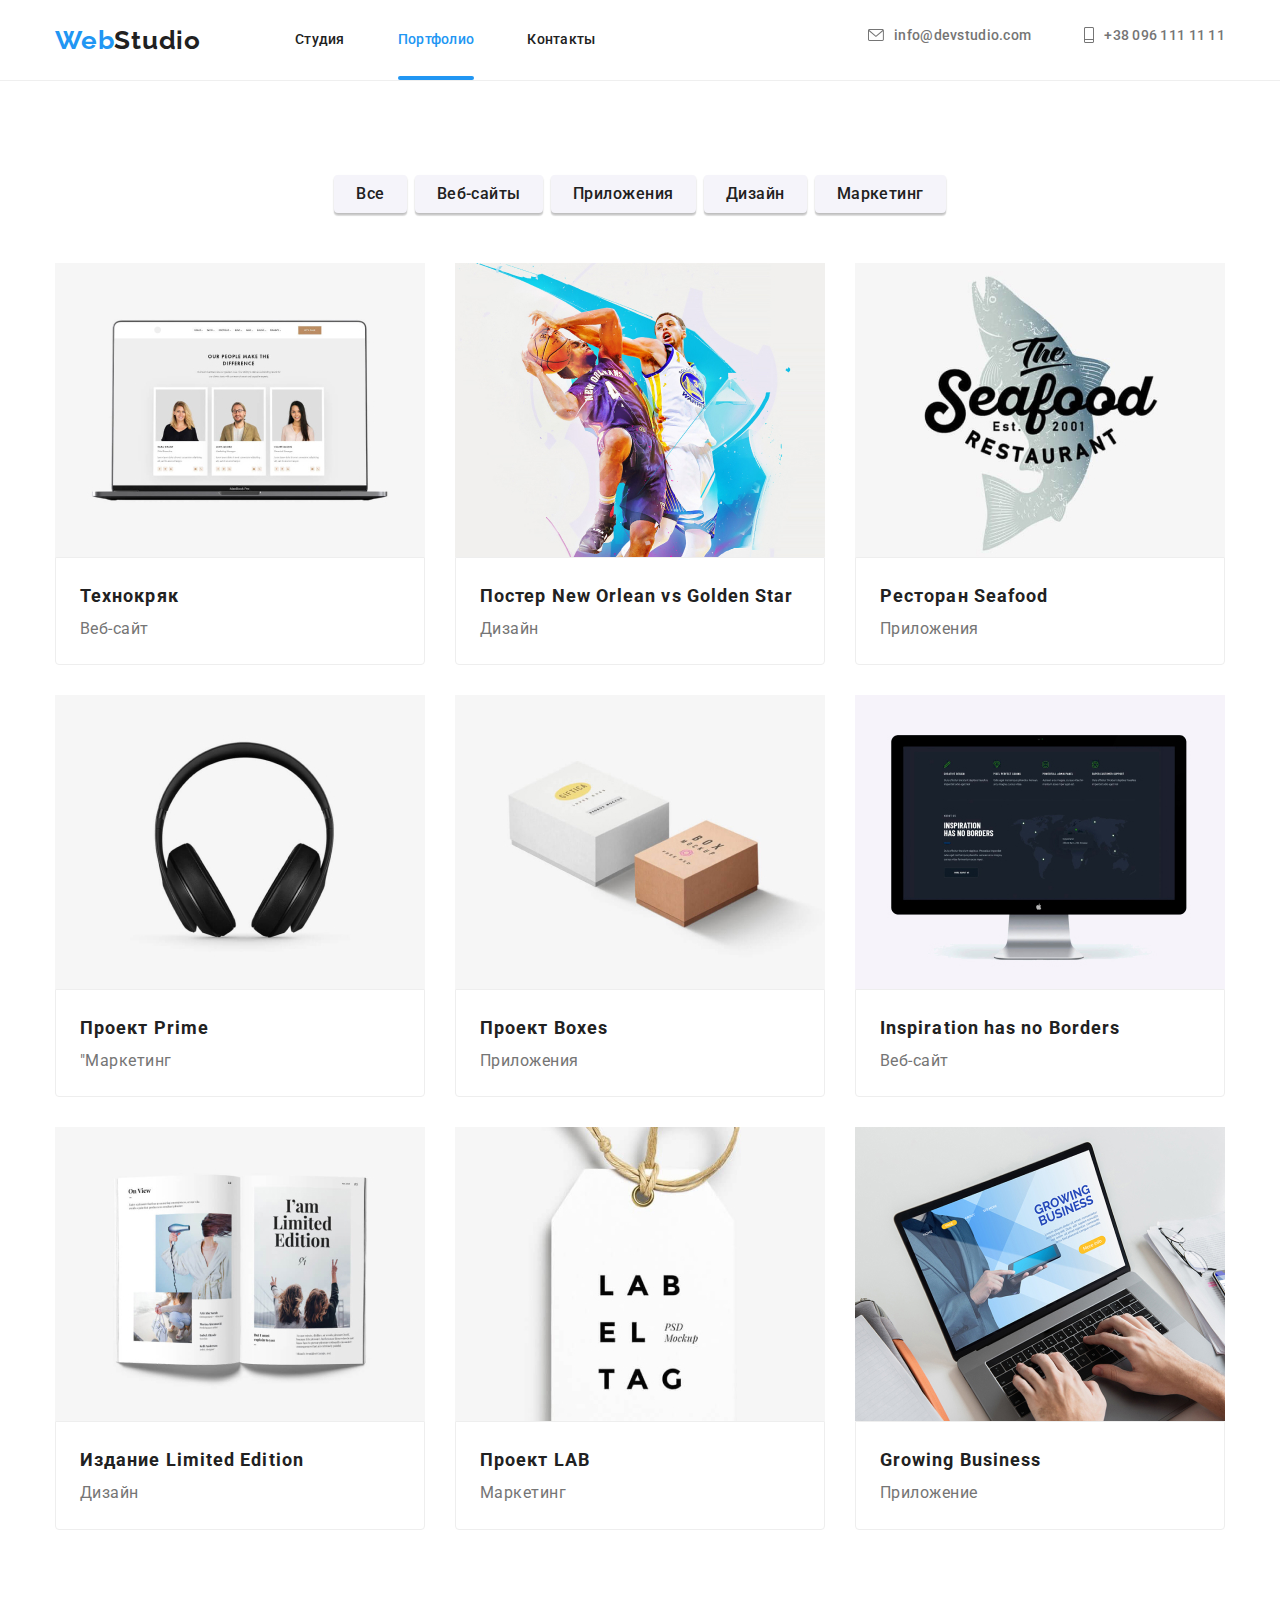
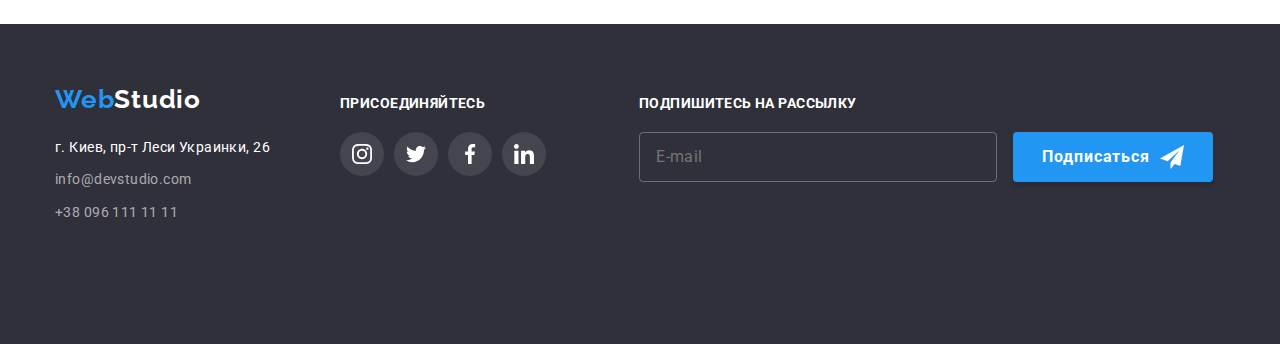
==== commit 6353142d: "ы" ====
--- a/portfolio.html
+++ b/portfolio.html
@@ -48,7 +48,7 @@
     </header>
     <main>
         <section class="struducture">
-        <div class="container">
+        <div class="container jobs-control">
             <ul class="button__control">
                 <li class="button__list">
                     <button type="button" class="button__item">Все</button></li>
@@ -247,7 +247,7 @@
                 <h2 class="footer__text">Подпишитесь на рассылку</h2>
                 <form class="footer__form js-speaker-form" name="subscribe-form">                    
                     <input class="footer__input-email" type="email" name="subscribe-email" autocomplete="email" placeholder="E-mail">
-                    <button class="button-main" type="submit">Подписаться</button>
+                    <button class="footer__btn-s" type="submit">Подписаться</button>
                 </form>  
             </div>    
         </div>
--- a/css/main.min.css
+++ b/css/main.min.css
@@ -1,2 +1,2 @@
-body{font-family:"Roboto", sans-serif;background-color:#fff;color:#212121;font-style:normal;font-weight:400;font-size:16px;line-height:1;font-weight:400}ul,li{list-style:none;padding:0;margin:0}h1,h2,h3,h4,h5,h6,p{margin:0}a{text-decoration:none;color:inherit}address{font-style:normal}.container{width:1200px;margin-left:auto;margin-right:auto;padding-left:15px;padding-right:15px}section{padding-top:94px;padding-bottom:94px}textarea{resize:none}img{display:block;max-width:100%;height:auto}button{font-family:inherit;cursor:pointer;border:none}.navigation__headr-logo{font-family:"Raleway";font-style:normal;font-weight:bold;font-size:26px;line-height:1.19;letter-spacing:0.03em;color:#212121;text-decoration:none;display:flex;margin-right:94px}.navigation__headr-logo span{color:#2196f3}.navigation__headr-logo{cursor:pointer}.header-flex-container{display:flex;align-items:center}.header{border-bottom:1px solid #EEEE}.navigation__link{font-size:14px;font-style:normal;font-weight:500;line-height:1.14;letter-spacing:0.02em;text-align:left;color:#212121;text-decoration:none;padding:32px 0}.navigation__link-contact{display:flex;align-items:center;font-family:"Roboto";font-style:normal;font-weight:500;font-size:14px;line-height:1.14;letter-spacing:0.02em;color:#757575;text-decoration:none;transition:color 250ms cubic-bezier(0.4, 0, 0.2, 1)}.navigation__link-contact:focus,.navigation__link-contact:hover{color:#2196f3}.navigation__list-contact{display:flex;margin-left:auto;align-items:center;justify-content:space-between;padding:0}.navigation__list{display:flex;align-items:center}.navigation__list-contact .navigation__item:not(:last-child){margin-right:53px}.navigation__list .navigation__item:not(:last-child){margin-right:53px}.navigation__icon-mail{width:16px;height:12px;margin-right:10px}.navigation__icon-phone{height:16px;width:10px;margin-right:10px}.navigation__link{position:relative;display:inline-flex;align-items:center;padding-top:32px;padding-bottom:32px;transition:color 250ms cubic-bezier(0.4, 0, 0.2, 1)}.navigation__link::after{position:absolute;bottom:0;right:0;content:'';display:inline-flex;width:100%;height:4px;background-color:#2196f3;border-radius:2px;transform:scale(0);opacity:0;transition:transform 250ms cubic-bezier(0.4, 0, 0.2, 1),opacity 250ms cubic-bezier(0.4, 0, 0.2, 1)}.current:hover::after,.current:focus::after{transform:scale(1);opacity:1}.current::after,.navigation__link .current:hover::after,.navigation__link .current:focus::after{transform:scale(1);opacity:1}.current{color:#2196F3}.navigation__list-contact{display:flex;margin-left:auto;align-items:center;justify-content:space-between;padding:0}.header__navigation{display:flex;align-items:center}.hero__button{display:flex;justify-content:center}.hero__style{max-width:696px;margin-left:auto;margin-right:auto;margin-bottom:30px;font-family:"Roboto";font-size:44px;font-style:normal;font-weight:900;line-height:1.4;letter-spacing:0.06em;text-align:center;text-transform:uppercase;color:#fff}.hero{max-width:1600px;margin:0 auto;padding:200px 0;height:600px;background-image:linear-gradient(rgba(196,196,196,0.4), rgba(47,48,58,0.4)),url(../images/im18.jpg);background-repeat:no-repeat;background-color:#2f303a}.hero-owerlay{max-width:1600px;height:600px;margin-left:auto;margin-right:auto;background-image:linear-gradient(to right, rgba(47,48,58,0.4), rgba(47,48,58,0.4)),url(../images/im18.jpg);background-size:cover}.button-main{display:block;margin:0 auto;width:200px;height:50px;align-items:center;justify-content:center;color:#fff;background:#2196f3;font-weight:700;font-size:16px;line-height:1.8;letter-spacing:0.06em;box-shadow:0px 4px 4px rgba(0,0,0,0.15);border-color:transparent;border-radius:4px;cursor:pointer}.features-texts{font-size:14px;font-style:normal;font-weight:400;line-height:1.71;letter-spacing:0.03em;color:#757575}.features-text{font-size:14px;font-weight:700;font-weight:bold;font-size:14px;line-height:1.4;letter-spacing:0.03em;text-transform:uppercase;margin-bottom:10px}.features-list{display:flex;justify-content:space-between;gap:30px}.features-item{max-width:270px}.features__section{padding:94px 0}.features-icons{height:70px;width:70px}.features-icon{display:inline-flex;justify-content:center;align-items:center;width:100%;height:120px;margin-bottom:30px;background-color:#f5f4fa;border-radius:4px}.work{padding:0;display:flex;justify-content:space-between}.container-main.section{padding-top:0}.work__list{display:flex;justify-content:center;gap:30px}.work__main{position:relative}.work__text{position:absolute;bottom:0;padding-top:27px;padding-bottom:27px;width:100%;font-weight:700;font-size:14px;line-height:1.14;text-align:center;letter-spacing:0.03em;text-transform:uppercase;color:#fff;background-color:rgba(47,48,58,0.8)}.work__style{margin-bottom:50px;font-weight:700;font-size:36px;line-height:1.16;text-align:center;letter-spacing:0.03em;color:#212121}.list-team{background-color:#f5f4fa;font-size:16px;font-weight:500;line-height:1.2;letter-spacing:0.03em}.team__item{display:flex;justify-content:center;gap:30px;margin:0px}.team__list{box-shadow:0px 1px 3px rgba(0,0,0,0.12),0px 1px 1px rgba(0,0,0,0.14),0px 2px 1px rgba(0,0,0,0.2);border-radius:0px 0px 4px 4px;background-color:#fff}.list-photo-img{padding-top:30px;padding-bottom:30px}.teams__name{margin-bottom:10px;font-weight:500;font-size:16px;line-height:1.18;text-align:center;letter-spacing:0.03em}.teams__position{margin-bottom:16px;font-size:16px;line-height:1.18;text-align:center;letter-spacing:0.03em;color:#757575}.socials__list{display:flex;justify-content:center;gap:10px;align-items:baseline;margin-top:0px;padding:0px;list-style:none}.socials__link-team{display:inline-flex;justify-content:center;align-items:center;width:44px;height:44px;color:#afb1b8;background-color:#fff;border-radius:50%;transition:background-color 250ms cubic-bezier(0.4, 0, 0.2, 1),color 250ms cubic-bezier(0.4, 0, 0.2, 1)}.socials__link-team:hover,.socials__link-team:focus{background-color:#2196f3;color:#fff}.socials__icon{width:20px;height:20px}.company__list{display:flex;justify-content:center;gap:30px}.company__link{display:inline-flex;justify-content:center;align-items:center;width:170px;height:92px;color:#afb1b8;border:1px solid #afb1b8;border-radius:4px;transition:color 250ms cubic-bezier(0.4, 0, 0.2, 1),border-color 250ms cubic-bezier(0.4, 0, 0.2, 1)}.company__link:hover,.company__link:focus{border-color:#2196f3;color:#2196f3;transition:color 250ms cubic-bezier(0.4, 0, 0.2, 1)}.company__icon{max-width:106px;max-height:60px}.list-team-logo{font-weight:500;line-height:1.2;letter-spacing:0.03em;background-color:#fff}.modal{position:absolute;top:50%;left:50%;transform:translate(-50%, -50%);height:581px;width:528px;padding:40px;background-color:#fff;border-radius:4px;transform:translate(-50%, -50%);transition:transform 250ms cubic-bezier(0.4, 0, 0.2, 1);cursor:pointer}.modal-close{position:absolute;top:8px;right:8px;display:inline-flex;justify-content:center;align-items:center;width:30px;height:30px;border-radius:50%;background-color:transparent;border:1px solid rgba(0,0,0,0.1);transition:fill 250ms cubic-bezier(0.4, 0, 0.2, 1);cursor:pointer}.modal-close:hover,.modal-close:focus{fill:#2196f3}.icon-cls{width:18px;height:18px;transition:250ms cubic-bezier(0.4, 0, 0.2, 1)}.form__icon{position:absolute;top:50%;left:12px;width:18px;height:18px;transition:250ms cubic-bezier(0.4, 0, 0.2, 1)}.register{display:block}.register__form-opts{position:relative;display:flex;flex-direction:column;margin-bottom:10px}.register__form-word{width:100%;padding:10px 11px 10px 42px;border:1px solid rgba(33,33,33,0.2);border-radius:4px;transition:250ms cubic-bezier(0.4, 0, 0.2, 1)}.register__text{margin-bottom:4px;font-size:12px;line-height:1.17;letter-spacing:0.01em;color:#757575}.register__textarea{padding:12px 16px;height:120px;border:1px solid rgba(33,33,33,0.2);box-sizing:border-box;border-radius:4px;resize:none}.register__link{color:#2196f3;text-decoration:underline}.register__form-word,.register__textarea{border:1px solid rgba(33,33,33,0.2);border-radius:4px;transform:border-color 250ms cubic-bezier(0.4, 0, 0.2, 1)}.register__form-word:hover,.register__form-word:focus,.register__textarea:hover,.register__textarea:focus{outline:none;border-color:#2196f3}.register__form-word:hover ~ .form__icon,.register__form-word:focus ~ .form__icon,.register__textarea:hover ~ .form__icon,.register__textarea:focus ~ .form__icon{color:#2196f3}.register__textarea{border:1px solid rgba(33,33,33,0.2);border-radius:4px;transform:border-color 250ms cubic-bezier(0.4, 0, 0.2, 1)}.register__textarea:hover,.register__textarea:focus{outline:none;border-color:#2196f3}.register__textarea:hover ~ .form__icon,.register__textarea:focus ~ .form__icon{color:#2196f3}.form__field-checkbox{display:flex;justify-content:center;align-items:center;margin-bottom:30px}.form__input-checkbox{appearance:none}.form__checkbox-icon{display:inline-flex;width:16px;height:15px;border:2px solid #212121;border-radius:2px}.register__link{color:#2196f3;text-decoration:underline}.form__label-checkbox{margin-left:8px;font-size:14px;line-height:1.71;letter-spacing:0.03em;color:#757575}.form__btn .button-main{padding:10px 52px}.form__input-checkbox:checked+.form__checkbox-icon{background-color:#2196f3;background-image:url("data:image/svg+xml;charset=utf8,%3Csvg width='16' height='15' fill='none' xmlns='http://www.w3.org/2000/svg'%3E%3Cpath d='m3.957 7.752-.069-.066-.069.065-.888.842-.076.072.076.073 3.496 3.334.069.066.069-.066 7.504-7.158.076-.073-.076-.072-.882-.841-.069-.066-.069.066-6.553 6.246-2.539-2.422Z' fill='%23fff' stroke='%23fff' stroke-width='.2'/%3E%3C/svg%3E");background-position:center;background-origin:border-box;border-color:#2196f3}.is-hidden{opacity:0;visibility:hidden;pointer-events:none}.modal__register-text{font-size:20px;font-weight:700;line-height:23px;letter-spacing:0.03em;text-align:center;margin-bottom:12px}.struducture{padding-top:94px;padding-bottom:94px}.button__control{display:flex;justify-content:center;margin-bottom:50px}.button__list:not(:last-child){margin-right:8px}.button__list{transition:color 250ms cubic-bezier(0.4, 0, 0.2, 1)}.button__list:focus,.button__list:hover{color:#2196f3}.button__item{padding:6px 22px;font-weight:500;font-size:16px;line-height:1.6;text-align:center;letter-spacing:0.03em;color:#212121;background-color:#f5f4fa;border:none;border-radius:4px;cursor:pointer;transition:color 250ms cubic-bezier(0.4, 0, 0.2, 1),background-color 250ms cubic-bezier(0.4, 0, 0.2, 1),box-shadow 250ms cubic-bezier(0.4, 0, 0.2, 1);box-shadow:0px 3px 1px rgba(0,0,0,0.1),0px 1px 2px rgba(0,0,0,0.08),0px 2px 2px rgba(0,0,0,0.12)}.button__item:hover,.button__item:focus{color:#fff;background-color:#2196f3}.project{display:flex;flex-basis:calc(100% / 9);flex-wrap:wrap;padding:0;list-style:none;justify-content:space-between;text-align:left;cursor:pointer;gap:30px}.project__example-text{line-height:1.9;letter-spacing:0.03em;color:#757575}.project__link{display:inline-block;transition:box-shadow 250ms cubic-bezier(0.4, 0, 0.2, 1)}.project__link:hover,.project__link:focus{box-shadow:0px 1px 1px rgba(0,0,0,0.12),0px 4px 4px rgba(0,0,0,0.06),1px 4px 6px rgba(0,0,0,0.16)}.project__text-name{font-weight:bold;font-size:18px;line-height:2;letter-spacing:0.06em;color:#212121}.project__text-img{padding:20px 24px;border:1px solid #eee;border-radius:0px 0px 4px 4px}.project__list{max-width:370px}.project__photo{position:relative;overflow:hidden}.project__texts{position:absolute;max-height:294px;display:flex;align-items:center;padding:63px 24px;background-color:#2196f3;transition:transform 250ms cubic-bezier(0.4, 0, 0.2, 1)}.project__link:hover .project__texts{transform:translateY(-100%)}.project__text{font-size:18px;line-height:1.56;letter-spacing:0.03em;color:#fff}.footer{display:flex;align-items:baseline;background-color:#2f303a}footer{background-color:#2f303a;padding-top:60px;padding-bottom:60px}.footer__contact{font-size:14px;line-height:1.7;letter-spacing:0.03em;text-align:left;color:rgba(255,255,255,0.6);transition:color 250ms cubic-bezier(0.4, 0, 0.2, 1)}.footer__contact:hover,.footer__contact:focus{color:#2196f3}.footer__flex-item .socials__link:hover,.footer__flex-item .socials__link:focus{background-color:#2196f3}.footer__flex-item:nth-child(1){margin-right:70px}.footer__flex-item:nth-child(2){margin-right:93px}.socials__link{display:inline-flex;justify-content:center;align-items:center;width:44px;height:44px;color:#fff;background-color:#fff;border-radius:50%;transition:background-color 250ms cubic-bezier(0.4, 0, 0.2, 1),color 250ms cubic-bezier(0.4, 0, 0.2, 1)}.footer__contact-list:not(:last-child){margin-bottom:9px}.footer__logo{display:inline-block;margin-bottom:20px;font-family:"Raleway";font-style:normal;font-weight:bold;font-size:26px;line-height:1.19;letter-spacing:0.03em;color:#fff;text-decoration:none}.footer__logo span,.footer__logo .navigation__headr-logo span{color:#2196f3}.footer__contact{font-size:14px;line-height:1.7;letter-spacing:0.03em;text-align:left;color:rgba(255,255,255,0.6);transition:color 250ms cubic-bezier(0.4, 0, 0.2, 1)}.footer__contact:hover,.footer__contact:focus{color:#2196f3}.footer__contact-headr{padding:32px 0}.footer__text{margin-bottom:20px;font-weight:700;font-size:14px;line-height:1.14;letter-spacing:0.03em;text-transform:uppercase;color:#fff}.footer__input-email{padding:14px 16px;margin-right:12px;width:358px;font-size:16px;line-height:1.25;letter-spacing:0.03em;color:#fff;background-color:transparent;border:1px solid rgba(255,255,255,0.3);border-radius:4px;transition:border-color 250ms cubic-bezier(0.4, 0, 0.2, 1)}.footer__input-email:hover{border-color:#2196f3}.footer__input-email:focus{border-color:#2196f3;outline:none}.footer__form .button-main{display:inline-flex;align-items:center}.footer__form .button-main::after{content:'';width:24px;height:24px;margin-left:10px;background-image:url("data:image/svg+xml;charset=utf8,%3Csvg width='24' height='24' fill='none' xmlns='http://www.w3.org/2000/svg'%3E%3Cpath d='M24 0 0 13.5l7.67 2.84L19.5 5.25l-8.998 12.14.007.002-.009-.002V24l4.301-5.018L20.251 21 24 0Z' fill='%23fff'/%3E%3C/svg%3E")}.footer__map{font-style:normal;font-weight:400;font-size:14px;line-height:24px;letter-spacing:0.03em;color:#fff}.socials__icon{width:20px;height:20px}.footer__flex-item .socials__link{background-color:rgba(255,255,255,0.1)}
+body{font-family:"Roboto", sans-serif;background-color:#fff;color:#212121;font-style:normal;font-weight:400;font-size:16px;line-height:1;font-weight:400}ul,li{list-style:none;padding:0;margin:0}h1,h2,h3,h4,h5,h6,p{margin:0}a{text-decoration:none;color:inherit}address{font-style:normal}.container{width:100%;margin:0 auto;padding-left:15px;padding-right:15px}@media screen and (min-width: 480px){.container{width:480px}}@media screen and (min-width: 768px){.container{width:768px}}@media screen and (min-width: 1200px){.container{width:1200px}}section{padding-top:60px;padding-bottom:60px}@media screen and (min-width: 1200px){section{padding-top:94px;padding-bottom:94px}}textarea{resize:none}img{display:block;max-width:100%;height:auto}button{font-family:inherit;cursor:pointer;border:none}.navigation__headr-logo{font-family:"Raleway";font-style:normal;font-weight:bold;font-size:24px;line-height:1.19;letter-spacing:0.03em;color:#212121;text-decoration:none;display:flex;margin-right:94px}@media screen and (min-width: 1200px){.navigation__headr-logo{font-size:26px;line-height:1.19}}.navigation__headr-logo span{color:#2196f3}.navigation__headr-logo{cursor:pointer}.header-flex-container{display:flex;height:80px;align-items:center}@media screen and (min-width: 480px){.header-flex-container .container{width:480px}}.header{border-bottom:1px solid #EEEE}@media screen and (min-width: 480px) and (max-width: 767px){.header{position:fixed;top:0;left:0;width:100%;z-index:600;background-color:#fff}}@media screen and (min-width: 768px) and (max-width: 1199px){.header{display:flex;align-items:center;height:80px}}.navigation__link{font-size:14px;font-style:normal;font-weight:500;line-height:1.14;letter-spacing:0.02em;text-align:left;color:#212121;text-decoration:none;padding:32px 0}.navigation__link-contact{display:flex;align-items:center;font-family:"Roboto";font-style:normal;font-weight:500;font-size:12px;line-height:1.14;letter-spacing:0.02em;color:#757575;text-decoration:none;transition:color 250ms cubic-bezier(0.4, 0, 0.2, 1)}.navigation__link-contact:first-child{margin-bottom:10px}@media screen and (min-width: 1200px){.navigation__link-contact{font-size:14px;line-height:14.06px}}.navigation__link-contact:focus,.navigation__link-contact:hover{color:#2196f3}.navigation__list-contact{display:flex;margin-left:auto;align-items:center;justify-content:space-between;padding:0}.navigation__list{display:flex;align-items:center}@media screen and (min-width: 480px) and (max-width: 767px){.navigation__list{display:none;visibility:hidden;padding-top:0px}}.navigation__list-contact .navigation__item:not(:last-child){margin-right:53px}@media screen and (min-width: 768px) and (max-width: 1199px){.navigation__list-contact .navigation__item:not(:last-child){margin-right:0px}}.navigation__list .navigation__item:not(:last-child){margin-right:53px}.navigation__icon-mail{width:16px;height:12px;margin-right:10px}.navigation__icon-phone{height:16px;width:10px;margin-right:10px}.navigation__link{position:relative;display:inline-flex;align-items:center;padding-top:32px;padding-bottom:32px;transition:color 250ms cubic-bezier(0.4, 0, 0.2, 1)}.navigation__link::after{position:absolute;bottom:0;right:0;content:'';display:inline-flex;width:100%;height:4px;background-color:#2196f3;border-radius:2px;transform:scale(0);opacity:0;transition:transform 250ms cubic-bezier(0.4, 0, 0.2, 1),opacity 250ms cubic-bezier(0.4, 0, 0.2, 1)}.current:hover::after,.current:focus::after{transform:scale(1);opacity:1}.current::after,.navigation__link .current:hover::after,.navigation__link .current:focus::after{transform:scale(1);opacity:1}.current{color:#2196F3}.navigation__list-contact{display:flex;margin-left:auto;align-items:center;justify-content:space-between;padding:0}@media screen and (min-width: 480px) and (max-width: 767px){.navigation__list-contact{display:none;visibility:hidden;padding-top:0px}}@media screen and (min-width: 768px) and (max-width: 1199px){.navigation__list-contact{display:flex;flex-wrap:wrap;align-items:center;margin-left:84px}}.header__navigation{display:flex;align-items:center}.icon__menu{width:40px;height:40px}.header__bt-menu{display:block;margin-left:auto;background-color:transparent;outline:transparent;border:transparent}@media screen and (min-width: 480px) and (max-width: 767px){.header__bt-menu{display:flex;margin-right:0px}}@media screen and (min-width: 768px){.header__bt-menu{display:none;visibility:hidden}}.icon-open{opacity:1}.icon-close{opacity:0}.hero__button{display:flex;justify-content:center}.hero__style{max-width:696px;margin-left:auto;margin-right:auto;margin-bottom:30px;font-family:"Roboto";font-size:44px;font-style:normal;font-weight:900;line-height:1.4;letter-spacing:0.06em;text-align:center;text-transform:uppercase;color:#fff}.hero{max-width:1600px;margin:0 auto;padding:200px 0;height:600px;background-image:linear-gradient(rgba(196,196,196,0.4), rgba(47,48,58,0.4)),url(../images/im18.jpg);background-repeat:no-repeat;background-color:#2f303a}.hero-owerlay{max-width:1600px;height:600px;margin-left:auto;margin-right:auto;background-image:linear-gradient(to right, rgba(47,48,58,0.4), rgba(47,48,58,0.4)),url(../images/im18.jpg);background-size:cover}.button-main{display:block;margin:0 auto;width:200px;height:50px;align-items:center;justify-content:center;color:#fff;background:#2196f3;font-weight:700;font-size:16px;line-height:1.8;letter-spacing:0.06em;box-shadow:0px 4px 4px rgba(0,0,0,0.15);border-color:transparent;border-radius:4px;cursor:pointer}.features__section{padding:60px 0}@media screen and (min-width: 1200px){.features__section{padding:94px 0}}@media screen and (min-width: 768px){.features-list{display:flex;flex-wrap:wrap;gap:30px}}@media screen and (max-width: 768px){.features-item:not(:last-child){margin-bottom:30px}}@media screen and (min-width: 480px) and (max-width: 767px){.features-item{width:450px}}@media screen and (min-width: 768px){.features-item{max-width:354px}}@media screen and (min-width: 1200px){.features-item{max-width:270px}}.features-icon{display:inline-flex;justify-content:center;align-items:center;width:100%;height:120px;margin-bottom:30px;background-color:#f5f4fa;border-radius:4px}.features-icons{height:70px;width:70px}.features-text{font-weight:700;font-size:14px;line-height:1.4;letter-spacing:0.03em;text-transform:uppercase;margin-bottom:10px}@media screen and (max-width: 767px){.features-text{text-align:center}}.features-texts{font-size:14px;font-weight:400;line-height:1.71;letter-spacing:0.03em;color:#757575}@media screen and (max-width: 1199px){.container-main.section{display:none}}.work{padding:0;display:flex;justify-content:space-between}.work__list{display:flex;justify-content:center;gap:30px}.work__main{position:relative}.work__text{position:absolute;bottom:0;padding-top:27px;padding-bottom:27px;width:100%;font-weight:700;font-size:14px;line-height:1.14;text-align:center;letter-spacing:0.03em;text-transform:uppercase;color:#fff;background-color:rgba(47,48,58,0.8)}.work__style{margin-bottom:50px;font-weight:700;font-size:36px;line-height:1.16;text-align:center;letter-spacing:0.03em;color:#212121}.list-team{background-color:#f5f4fa;font-size:16px;font-weight:500;line-height:1.2;letter-spacing:0.03em}@media screen and (min-width: 768px){.team__item{display:flex;gap:30px;justify-content:space-between;flex-wrap:wrap}}.team__list{padding-bottom:24px;max-width:450px;box-shadow:0px 1px 3px rgba(0,0,0,0.12),0px 1px 1px rgba(0,0,0,0.14),0px 2px 1px rgba(0,0,0,0.2);border-radius:0px 0px 4px 4px;background-color:#fff}@media screen and (max-width: 767px){.team__list:not(:last-child){margin-bottom:30px}}@media screen and (min-width: 1200px){.team__list{padding-bottom:30px}}.team__photo{margin-bottom:30px}@media screen and (min-width: 480px){.team__photo{width:450px;height:460px}}@media screen and (min-width: 768px){.team__photo{width:354px;height:362px}}@media screen and (min-width: 1200px){.team__photo{width:270px;height:276px}}.teams__name{margin-bottom:10px;font-weight:500;font-size:16px;line-height:1.18;text-align:center;letter-spacing:0.03em}.teams__position{margin-bottom:16px;font-size:16px;line-height:1.18;text-align:center;letter-spacing:0.03em;color:#757575}.socials__list{display:flex;justify-content:center;gap:10px;align-items:baseline;margin-top:0px;padding:0px;list-style:none}.socials__link-team{display:inline-flex;justify-content:center;align-items:center;width:44px;height:44px;color:#afb1b8;background-color:#fff;border-radius:50%;transition:background-color 250ms cubic-bezier(0.4, 0, 0.2, 1),color 250ms cubic-bezier(0.4, 0, 0.2, 1)}.socials__link-team:hover,.socials__link-team:focus{background-color:#2196f3;color:#fff}.socials__icon{width:20px;height:20px}.company__list{display:flex;justify-content:center;gap:30px}@media screen and (max-width: 1199px){.company__list{display:flex;gap:30px;justify-content:center;flex-wrap:wrap}}.company__link{display:inline-flex;justify-content:center;align-items:center;width:170px;height:92px;color:#afb1b8;border:1px solid #afb1b8;border-radius:4px;transition:color 250ms cubic-bezier(0.4, 0, 0.2, 1),border-color 250ms cubic-bezier(0.4, 0, 0.2, 1)}.company__link:hover,.company__link:focus{border-color:#2196f3;color:#2196f3;transition:color 250ms cubic-bezier(0.4, 0, 0.2, 1)}.company__icon{max-width:106px;max-height:60px}.list-team-logo{font-weight:500;line-height:1.2;letter-spacing:0.03em;background-color:#fff}.modal{position:absolute;top:50%;left:50%;transform:translate(-50%, -50%);height:581px;width:528px;padding:40px;background-color:#fff;border-radius:4px;transform:translate(-50%, -50%);transition:transform 250ms cubic-bezier(0.4, 0, 0.2, 1);cursor:pointer;overflow:hidden}@media screen and (min-width: 480px) and (max-width: 1199px){.modal{height:609px;width:450px;top:50%;left:50%;transform:translate(-50%, -50%);border-radius:4px;transition:transform 250ms cubic-bezier(0.4, 0, 0.2, 1)}}.modal-close{position:absolute;top:8px;right:8px;display:inline-flex;justify-content:center;align-items:center;width:30px;height:30px;border-radius:50%;background-color:transparent;border:1px solid rgba(0,0,0,0.1);transition:fill 250ms cubic-bezier(0.4, 0, 0.2, 1);cursor:pointer}.modal-close:hover,.modal-close:focus{fill:#2196f3}.icon-cls{width:18px;height:18px;transition:250ms cubic-bezier(0.4, 0, 0.2, 1)}.form__icon{position:absolute;top:50%;left:12px;width:18px;height:18px;transition:250ms cubic-bezier(0.4, 0, 0.2, 1)}.register{display:block}.register__form-opts{position:relative;display:flex;flex-direction:column;margin-bottom:10px}.register__form-word{width:100%;padding:10px 11px 10px 42px;border:1px solid rgba(33,33,33,0.2);border-radius:4px;transition:250ms cubic-bezier(0.4, 0, 0.2, 1)}.register__text{margin-bottom:4px;font-size:12px;line-height:1.17;letter-spacing:0.01em;color:#757575}.register__textarea{padding:12px 16px;height:120px;border:1px solid rgba(33,33,33,0.2);box-sizing:border-box;border-radius:4px;resize:none}.register__link{color:#2196f3;text-decoration:underline}.register__form-word,.register__textarea{border:1px solid rgba(33,33,33,0.2);border-radius:4px;transform:border-color 250ms cubic-bezier(0.4, 0, 0.2, 1)}.register__form-word:hover,.register__form-word:focus,.register__textarea:hover,.register__textarea:focus{outline:none;border-color:#2196f3}.register__form-word:hover ~ .form__icon,.register__form-word:focus ~ .form__icon,.register__textarea:hover ~ .form__icon,.register__textarea:focus ~ .form__icon{color:#2196f3}.register__textarea{border:1px solid rgba(33,33,33,0.2);border-radius:4px;transform:border-color 250ms cubic-bezier(0.4, 0, 0.2, 1)}.register__textarea:hover,.register__textarea:focus{outline:none;border-color:#2196f3}.register__textarea:hover ~ .form__icon,.register__textarea:focus ~ .form__icon{color:#2196f3}.form__field-checkbox{display:flex;justify-content:center;align-items:center;margin-bottom:30px}.form__input-checkbox{appearance:none}.form__checkbox-icon{display:inline-flex;width:16px;height:15px;border:2px solid #212121;border-radius:2px}.register__link{color:#2196f3;text-decoration:underline}.form__label-checkbox{margin-left:8px;font-size:14px;line-height:1.71;letter-spacing:0.03em;color:#757575}.form__btn .button-main{padding:10px 52px}.form__input-checkbox:checked+.form__checkbox-icon{background-color:#2196f3;background-image:url("data:image/svg+xml;charset=utf8,%3Csvg width='16' height='15' fill='none' xmlns='http://www.w3.org/2000/svg'%3E%3Cpath d='m3.957 7.752-.069-.066-.069.065-.888.842-.076.072.076.073 3.496 3.334.069.066.069-.066 7.504-7.158.076-.073-.076-.072-.882-.841-.069-.066-.069.066-6.553 6.246-2.539-2.422Z' fill='%23fff' stroke='%23fff' stroke-width='.2'/%3E%3C/svg%3E");background-position:center;background-origin:border-box;border-color:#2196f3}.is-hidden{opacity:0;visibility:hidden;pointer-events:none}.modal__register-text{font-size:20px;font-weight:700;line-height:23px;letter-spacing:0.03em;text-align:center;margin-bottom:12px}.struducture{padding-top:94px;padding-bottom:94px}.button__control{display:flex;justify-content:center;margin-bottom:50px}@media screen and (min-width: 480px) and (max-width: 768px){.button__control{display:flex;flex-wrap:wrap;justify-content:flex-start;flex-wrap:wrap;gap:15px 8px;margin-bottom:40px}}@media screen and (min-width: 768px) and (max-width: 1199px){.button__control{display:flex;flex-wrap:wrap;gap:15px 8px;justify-content:center}}.button__list:not(:last-child){margin-right:8px}.button__list{transition:color 250ms cubic-bezier(0.4, 0, 0.2, 1)}.button__list:focus,.button__list:hover{color:#2196f3}.button__item{padding:6px 22px;font-weight:500;font-size:16px;line-height:1.6;text-align:center;letter-spacing:0.03em;color:#212121;background-color:#f5f4fa;border:none;border-radius:4px;cursor:pointer;transition:color 250ms cubic-bezier(0.4, 0, 0.2, 1),background-color 250ms cubic-bezier(0.4, 0, 0.2, 1),box-shadow 250ms cubic-bezier(0.4, 0, 0.2, 1);box-shadow:0px 3px 1px rgba(0,0,0,0.1),0px 1px 2px rgba(0,0,0,0.08),0px 2px 2px rgba(0,0,0,0.12)}.button__item:hover,.button__item:focus{color:#fff;background-color:#2196f3}.project{display:flex;flex-basis:calc(100% / 9);flex-wrap:wrap;padding:0;list-style:none;justify-content:space-between;text-align:left;cursor:pointer;gap:30px}@media screen and (min-width: 480px) and (max-width: 768px){.project{display:flex}}@media screen and (min-width: 768px) and (max-width: 1199px){.project{display:flex;gap:30px;justify-content:space-between;flex-wrap:wrap}}.project__example-text{line-height:1.9;letter-spacing:0.03em;color:#757575}.project__link{display:inline-block;transition:box-shadow 250ms cubic-bezier(0.4, 0, 0.2, 1)}.project__link:hover,.project__link:focus{box-shadow:0px 1px 1px rgba(0,0,0,0.12),0px 4px 4px rgba(0,0,0,0.06),1px 4px 6px rgba(0,0,0,0.16)}.project__text-name{font-weight:bold;font-size:18px;line-height:2;letter-spacing:0.06em;color:#212121}.project__text-img{padding:20px 24px;border:1px solid #eee;border-radius:0px 0px 4px 4px}.project__list{max-width:370px}@media screen and (min-width: 768px) and (max-width: 1199px){.project__list{max-width:354px}}.project__photo{position:relative;overflow:hidden}.project__texts{position:absolute;max-height:294px;display:flex;align-items:center;padding:63px 24px;background-color:#2196f3;transition:transform 250ms cubic-bezier(0.4, 0, 0.2, 1)}.project__link:hover .project__texts{transform:translateY(-100%)}.project__text{font-size:18px;line-height:1.56;letter-spacing:0.03em;color:#fff}.footer{display:flex;align-items:baseline;background-color:#2f303a}@media screen and (min-width: 480px) and (max-width: 767px){.footer{display:flex;align-items:center;background-color:#2f303a;flex-direction:column;align-content:space-around}}@media screen and (min-width: 768px) and (max-width: 1199px){.footer{display:flex;flex-wrap:wrap;justify-content:space-evenly;align-items:baseline;-webkit-box-pack:center;-webkit-box-align:baseline;text-align:center}}@media screen and (min-width: 480px) and (max-width: 767px){.footer__contact-list{display:flex;justify-content:center}}@media screen and (min-width: 768px) and (max-width: 1199px){.footer__contact-list{display:flex;flex-wrap:wrap}}.footer__flex-item:not(:last-child){margin-bottom:60px}@media screen and (min-width: 480px) and (max-width: 767px){.socials__item{display:flex;justify-content:center}}@media screen and (min-width: 768px) and (max-width: 1199px){.socials__item{display:flex;flex-wrap:wrap}}footer{background-color:#2f303a;padding-top:60px;padding-bottom:60px}.footer__contact{font-size:14px;line-height:1.7;letter-spacing:0.03em;text-align:left;color:rgba(255,255,255,0.6);transition:color 250ms cubic-bezier(0.4, 0, 0.2, 1)}.footer__contact:hover,.footer__contact:focus{color:#2196f3}.footer__flex-item .socials__link:hover,.footer__flex-item .socials__link:focus{background-color:#2196f3}@media screen and (min-width: 1200px){.footer__flex-item:nth-child(1){margin-right:70px}.footer__flex-item:nth-child(2){margin-right:93px}}.socials__link{display:inline-flex;justify-content:center;align-items:center;width:44px;height:44px;color:#fff;background-color:#fff;border-radius:50%;transition:background-color 250ms cubic-bezier(0.4, 0, 0.2, 1),color 250ms cubic-bezier(0.4, 0, 0.2, 1)}@media screen and (min-width: 480px) and (max-width: 767px){.socials__link{display:flex;justify-content:center}}.footer__flex-item .socials__link:hover,.footer__flex-item .socials__link:focus{background-color:#2196F3}.footer__contact-list:not(:last-child){margin-bottom:9px}.footer__logo{display:inline-block;margin-bottom:20px;font-family:"Raleway";font-style:normal;font-weight:bold;font-size:26px;line-height:1.19;letter-spacing:0.03em;color:#fff;text-decoration:none}@media screen and (min-width: 480px) and (max-width: 767px){.footer__logo{display:flex;justify-content:center}}.footer__logo span,.footer__logo .navigation__headr-logo span{color:#2196f3}.footer__contact{font-size:14px;line-height:1.7;letter-spacing:0.03em;text-align:left;color:rgba(255,255,255,0.6);transition:color 250ms cubic-bezier(0.4, 0, 0.2, 1)}.footer__contact:hover,.footer__contact:focus{color:#2196f3}.footer__contact-headr{padding:32px 0}.footer__text{margin-bottom:20px;font-weight:700;font-size:14px;line-height:1.14;letter-spacing:0.03em;text-transform:uppercase;color:#fff}@media screen and (min-width: 480px) and (max-width: 767px){.footer__text{display:flex;justify-content:center}}@media screen and (min-width: 768px) and (max-width: 1199px){.footer__text{text-align:center}}.footer__input-email{padding:14px 16px;margin-right:12px;width:358px;font-size:16px;line-height:1.25;letter-spacing:0.03em;color:#fff;background-color:transparent;border:1px solid rgba(255,255,255,0.3);border-radius:4px;transition:border-color 250ms cubic-bezier(0.4, 0, 0.2, 1)}@media screen and (max-width: 1199px){.footer__input-email{margin-bottom:20px}.footer__input-email{width:450px;margin-right:0px}}.footer__input-email:hover{border-color:#2196f3}.footer__input-email:focus{border-color:#2196f3;outline:none}.footer__btn-s{display:inline-flex;margin:0 auto;width:200px;height:50px;align-items:center;justify-content:center;color:#fff;background:#2196f3;font-weight:700;font-size:16px;line-height:1.8;letter-spacing:0.06em;box-shadow:0px 4px 4px rgba(0,0,0,0.15);border-color:transparent;border-radius:4px;cursor:pointer}@media screen and (min-width: 480px) and (max-width: 767px){.footer__btn-s{display:flex;justify-content:center}}@media screen and (min-width: 768px) and (max-width: 1199px){.footer__btn-s{display:flex}}.footer__btn-s::after{content:'';width:24px;height:24px;margin-left:10px;background-image:url("data:image/svg+xml;charset=utf8,%3Csvg width='24' height='24' fill='none' xmlns='http://www.w3.org/2000/svg'%3E%3Cpath d='M24 0 0 13.5l7.67 2.84L19.5 5.25l-8.998 12.14.007.002-.009-.002V24l4.301-5.018L20.251 21 24 0Z' fill='%23fff'/%3E%3C/svg%3E")}.footer__map{font-style:normal;font-weight:400;font-size:14px;line-height:24px;letter-spacing:0.03em;color:#fff}.socials__icon{width:20px;height:20px}.footer__flex-item .socials__link{background-color:rgba(255,255,255,0.1)}@media screen and (min-width: 768px) and (max-width: 1199px){.footer__item{text-align:center}}
 /*# sourceMappingURL=main.min.css.map */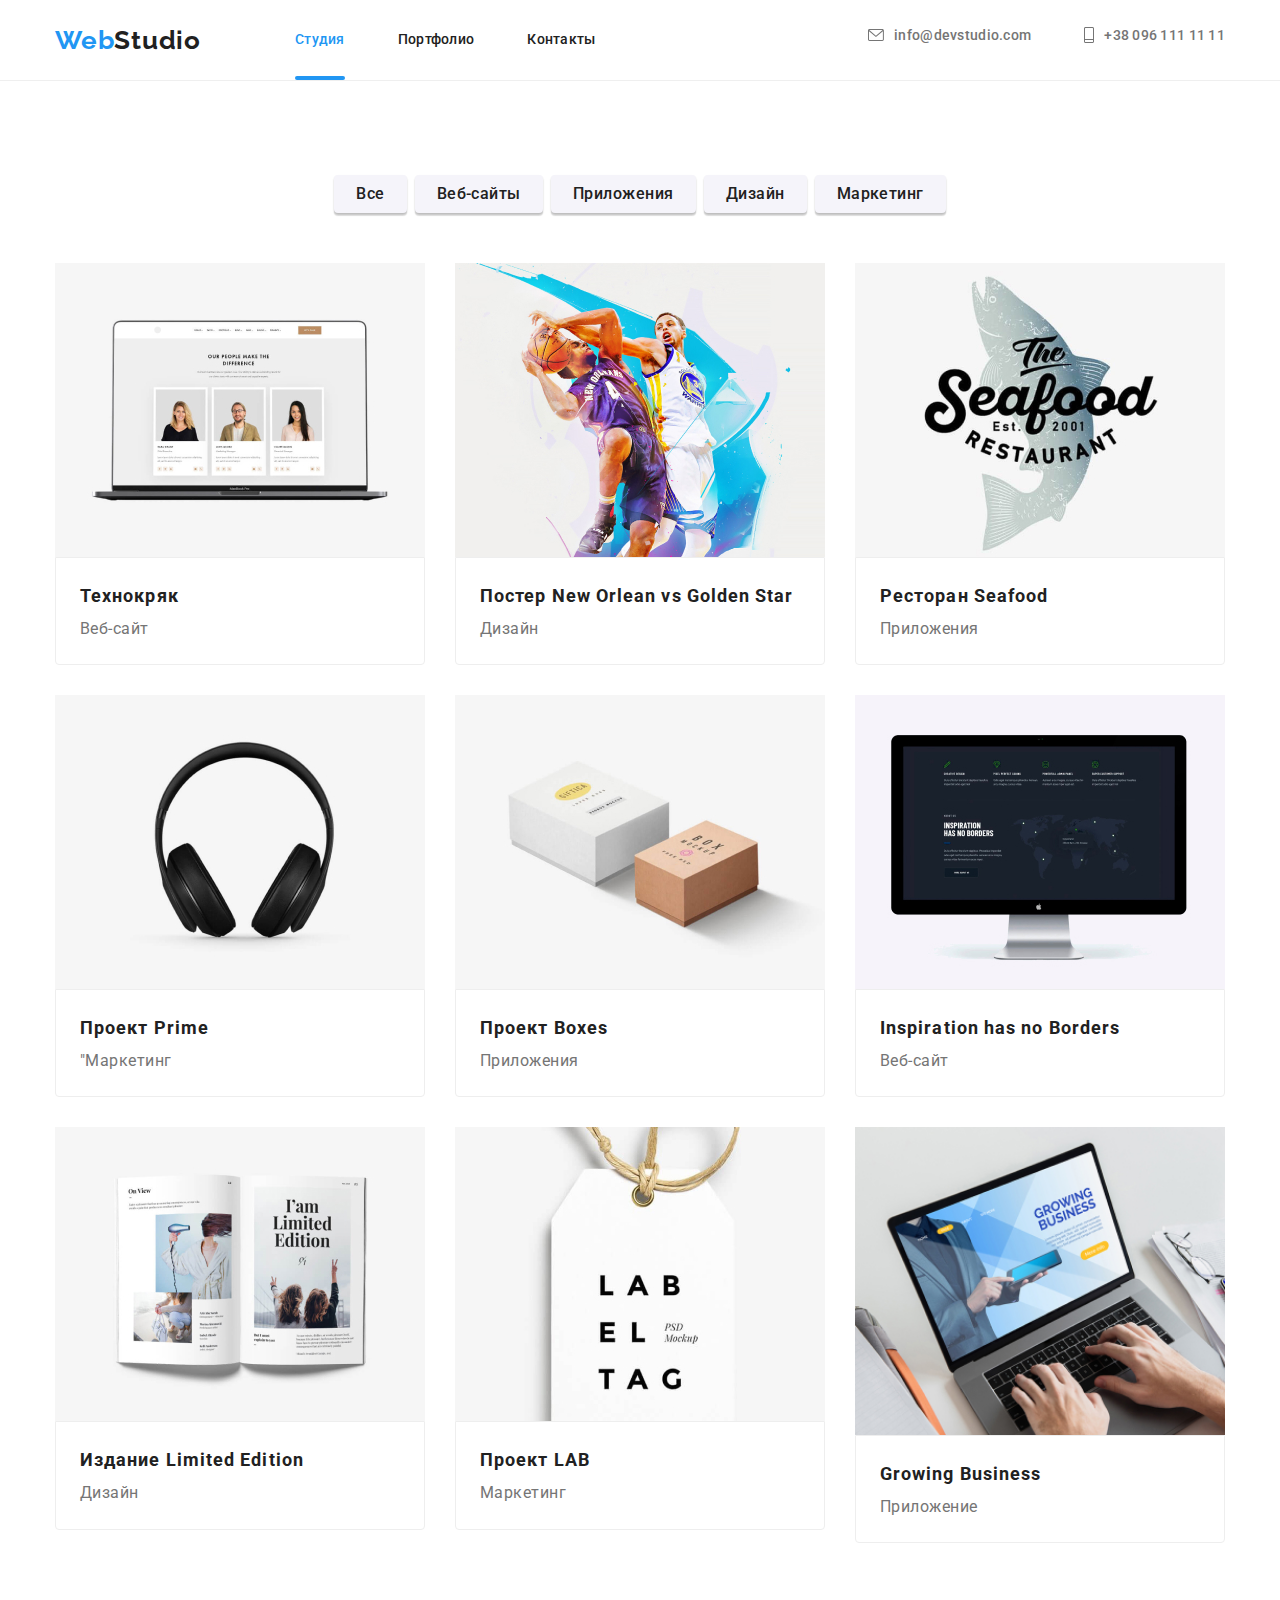
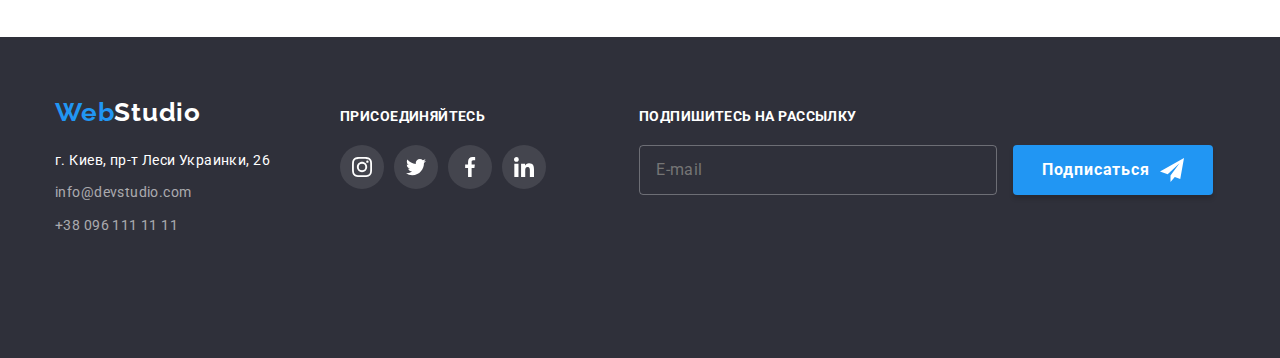
==== commit ecf34a83: "ы" ====
--- a/portfolio.html
+++ b/portfolio.html
@@ -3,15 +3,18 @@
 <head>
     <meta charset="UTF-8">
     <meta http-equiv="X-UA-Compatible" content="IE=edge">
-    <meta name="viewport" content="width=device-width, initial-scale=1.0">
-    <title>Портфолио</title>
+    <meta name="viewport" content="width=device-width, initial-scale=1.0" />
+    <title>Document</title>
     <link rel="preconnect" href="https://fonts.googleapis.com">
 <link rel="preconnect" href="https://fonts.gstatic.com" crossorigin>
 <link href="https://fonts.googleapis.com/css2?family=Raleway:wght@700&family=Roboto:wght@400;500;700;900&display=swap" rel="stylesheet">
 <link rel="stylesheet" href="https://cdn.jsdelivr.net/npm/modern-normalize@1.1.0/modern-normalize.min.css">
+<link rel="stylesheet" href="./css/main.min.css">
 <!-- <link rel="stylesheet" href="./css/styles.css"> -->
-<link rel="stylesheet" href="./css/main.min.css">
+
+
 </head>
+<body>
 <body>
     <header class="header">
         <div class="container header-flex-container">
@@ -19,10 +22,10 @@
                 <a class="navigation__headr-logo" href="#"><span>Web</span>Studio</a>
                 <ul class="navigation__list">
                     <li  class="navigation__item">
-                        <a href="./index.html" class="navigation__link">Студия</a>
+                        <a href="./index.html" class="navigation__link current">Студия</a>
                     </li>
                     <li class="navigation__item">
-                        <a href="./portfolio.html" class="navigation__link current">Портфолио</a>
+                        <a href="./portfolio.html" class="navigation__link">Портфолио</a>
                     </li>
                     <li class="navigation__item">
                         <a href="./index.html" class="navigation__link">Контакты</a>
@@ -44,6 +47,47 @@
                     +38 096 111 11 11</a>
                 </li>
             </ul>
+            <button type="button" class="header__bt-menu header__bt-menu--active" aria-label="кнопка меню" aria-expanded="false" data-menu-button>
+                <svg class="icon__menu">
+                    <use class="icon-open" href="./images/symbol-defs.svg#icon-menu_40px"></use>
+                    <use class="icon-close" href="./images/symbol-defs.svg#icon-close_40px-1"></use>
+                </svg>
+            </button>
+        </div>
+        <div class="header__mobile mob" data-menu>        
+            <ul class="mob__nav mob-nav">
+                <li class="mob-nav__item">
+                    <a class="mob-nav__link current" href="./index.html">Студия</a>
+                </li>
+                <li class="mob-nav__item">
+                    <a class="mob-nav__link" href="./portfolio.html">Портфолио</a>
+                </li>
+                <li class="mob-nav__item">
+                    <a class="mob-nav__link" href="">Контакты</a>
+                </li>
+            </ul>
+            <ul class="mobile__contacts mob-contacts">
+                <li class="mob-contacts__item">
+                    <a href="tel:+380961111111" class="mob-contacts__link">+38 096 111 11 11</a>
+                </li>
+                <li class="mob-contacts__item">
+                    <a href="mailto:info@devstudio.com" class="mob-contacts__link">info@devstudio.com</a>
+                </li>            
+            </ul>
+            <ul class="mob-socials">
+                <li class="mob-socials__item">
+                    <a href="#" class="mob-socials__link">Instagram</a>
+                </li>
+                <li class="mob-socials__item">
+                    <a href="#" class="mob-socials__link">Twitter</a>
+                </li>
+                <li class="mob-socials__item">
+                    <a href="#" class="mob-socials__link">Facebook</a>
+                </li>
+                <li class="mob-socials__item">
+                    <a href="#" class="mob-socials__link">LinkedIn</a>
+                </li>
+            </ul>
         </div>
     </header>
     <main>
@@ -65,7 +109,16 @@
                 <li class="project__list">
                     <a href="#" class="project__link">
                     <div class="project__photo">
-                        <img src="./images/im9.jpg"  width="370" height="294" alt="фото Технокряк">
+                        <img 
+                        srcset="
+                                    ./images/project/480/img-1-480.jpg       450w,
+                                    ./images/project/480/img-1-480@2x.jpg    900w,
+                                    ./images/project/768/img-1-768.jpg       354w,
+                                    ./images/project/768/img-1-768@2x.jpg    708w,
+                                    ./images/project/1200/img-1-1200.jpg     370w,
+                                    ./images/project/1200/img-1-1200@2x.jpg  740w
+                                    " sizes="(min-width: 1200px) 370px, (min-width: 768px) 354px, (max-width: 767px) 450px"
+                        src="./images/im9.jpg"  width="370" height="294" alt="фото Технокряк">
                     <div class="project__texts">
                         <p class="project__text">Ресурс предлагает комплексные предложения с разным уровнем функционала и сервисов. Все это позволит посетителю получить исчерпывающие сведения о компании или частном лице</p>
                     </div>
@@ -79,7 +132,17 @@
                 <li class="project__list">
                     <a href="#" class="project__link">
                     <div class="project__photo">
-                        <img src="./images/im10.jpg"  width="370" height="294" alt="фото Технокряк">
+                        <img 
+                        srcset="
+                                    ./images/project/480/img-2-480.jpg       450w,
+                                    ./images/project/480/img-2-480@2x.jpg    900w,
+                                    ./images/project/768/img-2-768.jpg       354w,
+                                    ./images/project/768/img-2-768@2x.jpg    708w,
+                                    ./images/project/1200/img-2-1200.jpg     370w,
+                                    ./images/project/1200/img-2-1200@2x.jpg  740w
+                                    "
+                                    sizes="(min-width: 1200px) 370px, (min-width: 768px) 354px, (max-width: 767px) 450px"
+                        src="./images/im10.jpg"  width="370" height="294" alt="фото Технокряк">
                     <div class="project__texts">
                         <p class="project__text">Ресурс предлагает комплексные предложения с разным уровнем функционала и сервисов. Все это позволит посетителю получить исчерпывающие сведения о компании или частном лице</p>
                     </div>
@@ -93,7 +156,18 @@
                 <li class="project__list">
                     <a href="#" class="project__link">
                     <div class="project__photo">
-                        <img src="./images/im11.jpg" width="370" height="294" alt="фото Ресторан Seafood">
+                        <img 
+                        srcset="
+                                    ./images/project/480/img-3-480.jpg       450w,
+                                    ./images/project/480/img-3-480@2x.jpg    900w,
+                                    ./images/project/768/img-3-768.jpg       354w,
+                                    ./images/project/768/img-3-768@2x.jpg    708w,
+                                    ./images/project/1200/img-3-1200.jpg     370w,
+                                    ./images/project/1200/img-3-1200@2x.jpg  740w
+                                    "
+                                    sizes="(min-width: 1200px) 370px, (min-width: 768px) 354px, (max-width: 767px) 450px"
+                        
+                        src="./images/im11.jpg" width="370" height="294" alt="фото Ресторан Seafood">
                     <div class="project__texts">
                         <p class="project__text">Ресурс предлагает комплексные предложения с разным уровнем функционала и сервисов. Все это позволит посетителю получить исчерпывающие сведения о компании или частном лице</p>
                     </div> 
@@ -107,7 +181,17 @@
                 <li class="project__list">
                     <a href="#" class="project__link">
                     <div class="project__photo">
-                        <img src="./images/im12.jpg" width="370" height="294" alt="фото Проект Prime">
+                        <img 
+                        srcset="
+                                    ./images/project/480/img-4-480.jpg       450w,
+                                    ./images/project/480/img-4-480@2x.jpg    900w,
+                                    ./images/project/768/img-4-768.jpg       354w,
+                                    ./images/project/768/img-4-768@2x.jpg    708w,
+                                    ./images/project/1200/img-4-1200.jpg     370w,
+                                    ./images/project/1200/img-4-1200@2x.jpg  740w
+                                    "
+                                    sizes="(min-width: 1200px) 370px, (min-width: 768px) 354px, (max-width: 767px) 450px"
+                        src="./images/im12.jpg" width="370" height="294" alt="фото Проект Prime">
                     <div class="project__texts">
                         <p class="project__text">Ресурс предлагает комплексные предложения с разным уровнем функционала и сервисов. Все это позволит посетителю получить исчерпывающие сведения о компании или частном лице</p>
                     </div> 
@@ -121,7 +205,17 @@
                 <li class="project__list">
                     <a href="#" class="project__link">
                     <div class="project__photo">
-                        <img src="./images/im13.jpg" width="370" height="294" alt="фото Проект Boxes">
+                        <img 
+                        srcset="
+                                    ./images/project/480/img-5-480.jpg       450w,
+                                    ./images/project/480/img-5-480@2x.jpg    900w,
+                                    ./images/project/768/img-5-768.jpg       354w,
+                                    ./images/project/768/img-5-768@2x.jpg    708w,
+                                    ./images/project/1200/img-5-1200.jpg     370w,
+                                    ./images/project/1200/img-5-1200@2x.jpg  740w
+                                    "
+                                    sizes="(min-width: 1200px) 370px, (min-width: 768px) 354px, (max-width: 767px) 450px"
+                        src="./images/im13.jpg" width="370" height="294" alt="фото Проект Boxes">
                     <div class="project__texts">
                         <p class="project__text">Ресурс предлагает комплексные предложения с разным уровнем функционала и сервисов. Все это позволит посетителю получить исчерпывающие сведения о компании или частном лице</p>
                     </div> 
@@ -135,7 +229,18 @@
                 <li class="project__list">
                     <a href="#" class="project__link">
                     <div class="project__photo">
-                        <img src="./images/im14.jpg" width="370" height="294" alt="фото сайта Inspiration has no Borders">
+                        <img 
+                        
+                        srcset="
+                                    ./images/project/480/img-6-480.jpg       450w,
+                                    ./images/project/480/img-6-480@2x.jpg    900w,
+                                    ./images/project/768/img-6-768.jpg       354w,
+                                    ./images/project/768/img-6-768@2x.jpg    708w,
+                                    ./images/project/1200/img-6-1200.jpg     370w,
+                                    ./images/project/1200/img-6-1200@2x.jpg  740w
+                                    "
+                                    sizes="(min-width: 1200px) 370px, (min-width: 768px) 354px, (max-width: 767px) 450px"
+                        src="./images/im14.jpg" width="370" height="294" alt="фото сайта Inspiration has no Borders">
                     <div class="project__texts">
                         <p class="project__text">Ресурс предлагает комплексные предложения с разным уровнем функционала и сервисов. Все это позволит посетителю получить исчерпывающие сведения о компании или частном лице</p>
                     </div> 
@@ -149,7 +254,17 @@
                 <li class="project__list">
                     <a href="#" class="project__link">
                     <div class="project__photo">
-                        <img src="./images/im15.jpg" width="370" height="294" alt="фото Издание Limited Edition">
+                        <img 
+                        srcset="
+                                    ./images/project/480/img-7-480.jpg       450w,
+                                    ./images/project/480/img-7-480@2x.jpg    900w,
+                                    ./images/project/768/img-7-768.jpg       354w,
+                                    ./images/project/768/img-7-768@2x.jpg    708w,
+                                    ./images/project/1200/img-7-1200.jpg     370w,
+                                    ./images/project/1200/img-7-1200@2x.jpg  740w
+                                    "
+                                    sizes="(min-width: 1200px) 370px, (min-width: 768px) 354px, (max-width: 767px) 450px"
+                        src="./images/im15.jpg" width="370" height="294" alt="фото Издание Limited Edition">
                         <div class="project__texts">
                             <p class="project__text">Ресурс предлагает комплексные предложения с разным уровнем функционала и сервисов. Все это позволит посетителю получить исчерпывающие сведения о компании или частном лице</p>
                         </div> 
@@ -163,7 +278,17 @@
                 <li class="project__list">
                     <a href="#" class="project__link">
                         <div class="project__photo">
-                            <img src="./images/im16.jpg" width="370" height="294" alt="фото Проект LAB">
+                            <img 
+                            srcset="
+                                    ./images/project/480/img-8-480.jpg       450w,
+                                    ./images/project/480/img-8-480@2x.jpg    900w,
+                                    ./images/project/768/img-8-768.jpg       354w,
+                                    ./images/project/768/img-8-768@2x.jpg    708w,
+                                    ./images/project/1200/img-8-1200.jpg     370w,
+                                    ./images/project/1200/img-8-1200@2x.jpg  740w
+                                    "
+                                    sizes="(min-width: 1200px) 370px, (min-width: 768px) 354px, (max-width: 767px) 450px"
+                            src="./images/im16.jpg" width="370" height="294" alt="фото Проект LAB">
                     <div class="project__texts">
                         <p class="project__text">Ресурс предлагает комплексные предложения с разным уровнем функционала и сервисов. Все это позволит посетителю получить исчерпывающие сведения о компании или частном лице</p>
                     </div>
@@ -177,7 +302,17 @@
                 <li class="project__list">
                     <a href="#" class="project__link">
                     <div class="project__photo">
-                        <img src="./images/im17.jpg" width="370" height="294" alt="фото картинки Growing Business">
+                        <img 
+                        srcset="
+                                    ./images/project/480/img-9-480.jpg       450w,
+                                    ./images/project/480/img-9-480@2x.jpg    900w,
+                                    ./images/project/768/img-9-768.jpg       354w,
+                                    ./images/project/768/img-9-768@2x.jpg    708w,
+                                    ./images/project/1200/img-9-1200.jpg     370w,
+                                    ./images/project/1200/img-9-1200@2x.jpg  740w
+                                    "
+                                    sizes="(min-width: 1200px) 370px, (min-width: 768px) 354px, (max-width: 767px) 450px"     
+                        src="./images/im17.jpg" width="370" height="294" alt="фото картинки Growing Business">
                     <div  class="project__texts">
                         <p class="project__text">Ресурс предлагает комплексные предложения с разным уровнем функционала и сервисов. Все это позволит посетителю получить исчерпывающие сведения о компании или частном лице</p>
                     </div>
@@ -252,5 +387,6 @@
             </div>    
         </div>
     </footer>
+    <script src="./js/mobile-menu.js"></script>
     </body>
     </html>--- a/css/main.min.css
+++ b/css/main.min.css
@@ -1,2 +1,2 @@
-body{font-family:"Roboto", sans-serif;background-color:#fff;color:#212121;font-style:normal;font-weight:400;font-size:16px;line-height:1;font-weight:400}ul,li{list-style:none;padding:0;margin:0}h1,h2,h3,h4,h5,h6,p{margin:0}a{text-decoration:none;color:inherit}address{font-style:normal}.container{width:100%;margin:0 auto;padding-left:15px;padding-right:15px}@media screen and (min-width: 480px){.container{width:480px}}@media screen and (min-width: 768px){.container{width:768px}}@media screen and (min-width: 1200px){.container{width:1200px}}section{padding-top:60px;padding-bottom:60px}@media screen and (min-width: 1200px){section{padding-top:94px;padding-bottom:94px}}textarea{resize:none}img{display:block;max-width:100%;height:auto}button{font-family:inherit;cursor:pointer;border:none}.navigation__headr-logo{font-family:"Raleway";font-style:normal;font-weight:bold;font-size:24px;line-height:1.19;letter-spacing:0.03em;color:#212121;text-decoration:none;display:flex;margin-right:94px}@media screen and (min-width: 1200px){.navigation__headr-logo{font-size:26px;line-height:1.19}}.navigation__headr-logo span{color:#2196f3}.navigation__headr-logo{cursor:pointer}.header-flex-container{display:flex;height:80px;align-items:center}@media screen and (min-width: 480px){.header-flex-container .container{width:480px}}.header{border-bottom:1px solid #EEEE}@media screen and (min-width: 480px) and (max-width: 767px){.header{position:fixed;top:0;left:0;width:100%;z-index:600;background-color:#fff}}@media screen and (min-width: 768px) and (max-width: 1199px){.header{display:flex;align-items:center;height:80px}}.navigation__link{font-size:14px;font-style:normal;font-weight:500;line-height:1.14;letter-spacing:0.02em;text-align:left;color:#212121;text-decoration:none;padding:32px 0}.navigation__link-contact{display:flex;align-items:center;font-family:"Roboto";font-style:normal;font-weight:500;font-size:12px;line-height:1.14;letter-spacing:0.02em;color:#757575;text-decoration:none;transition:color 250ms cubic-bezier(0.4, 0, 0.2, 1)}.navigation__link-contact:first-child{margin-bottom:10px}@media screen and (min-width: 1200px){.navigation__link-contact{font-size:14px;line-height:14.06px}}.navigation__link-contact:focus,.navigation__link-contact:hover{color:#2196f3}.navigation__list-contact{display:flex;margin-left:auto;align-items:center;justify-content:space-between;padding:0}.navigation__list{display:flex;align-items:center}@media screen and (min-width: 480px) and (max-width: 767px){.navigation__list{display:none;visibility:hidden;padding-top:0px}}.navigation__list-contact .navigation__item:not(:last-child){margin-right:53px}@media screen and (min-width: 768px) and (max-width: 1199px){.navigation__list-contact .navigation__item:not(:last-child){margin-right:0px}}.navigation__list .navigation__item:not(:last-child){margin-right:53px}.navigation__icon-mail{width:16px;height:12px;margin-right:10px}.navigation__icon-phone{height:16px;width:10px;margin-right:10px}.navigation__link{position:relative;display:inline-flex;align-items:center;padding-top:32px;padding-bottom:32px;transition:color 250ms cubic-bezier(0.4, 0, 0.2, 1)}.navigation__link::after{position:absolute;bottom:0;right:0;content:'';display:inline-flex;width:100%;height:4px;background-color:#2196f3;border-radius:2px;transform:scale(0);opacity:0;transition:transform 250ms cubic-bezier(0.4, 0, 0.2, 1),opacity 250ms cubic-bezier(0.4, 0, 0.2, 1)}.current:hover::after,.current:focus::after{transform:scale(1);opacity:1}.current::after,.navigation__link .current:hover::after,.navigation__link .current:focus::after{transform:scale(1);opacity:1}.current{color:#2196F3}.navigation__list-contact{display:flex;margin-left:auto;align-items:center;justify-content:space-between;padding:0}@media screen and (min-width: 480px) and (max-width: 767px){.navigation__list-contact{display:none;visibility:hidden;padding-top:0px}}@media screen and (min-width: 768px) and (max-width: 1199px){.navigation__list-contact{display:flex;flex-wrap:wrap;align-items:center;margin-left:84px}}.header__navigation{display:flex;align-items:center}.icon__menu{width:40px;height:40px}.header__bt-menu{display:block;margin-left:auto;background-color:transparent;outline:transparent;border:transparent}@media screen and (min-width: 480px) and (max-width: 767px){.header__bt-menu{display:flex;margin-right:0px}}@media screen and (min-width: 768px){.header__bt-menu{display:none;visibility:hidden}}.icon-open{opacity:1}.icon-close{opacity:0}.hero__button{display:flex;justify-content:center}.hero__style{max-width:696px;margin-left:auto;margin-right:auto;margin-bottom:30px;font-family:"Roboto";font-size:44px;font-style:normal;font-weight:900;line-height:1.4;letter-spacing:0.06em;text-align:center;text-transform:uppercase;color:#fff}.hero{max-width:1600px;margin:0 auto;padding:200px 0;height:600px;background-image:linear-gradient(rgba(196,196,196,0.4), rgba(47,48,58,0.4)),url(../images/im18.jpg);background-repeat:no-repeat;background-color:#2f303a}.hero-owerlay{max-width:1600px;height:600px;margin-left:auto;margin-right:auto;background-image:linear-gradient(to right, rgba(47,48,58,0.4), rgba(47,48,58,0.4)),url(../images/im18.jpg);background-size:cover}.button-main{display:block;margin:0 auto;width:200px;height:50px;align-items:center;justify-content:center;color:#fff;background:#2196f3;font-weight:700;font-size:16px;line-height:1.8;letter-spacing:0.06em;box-shadow:0px 4px 4px rgba(0,0,0,0.15);border-color:transparent;border-radius:4px;cursor:pointer}.features__section{padding:60px 0}@media screen and (min-width: 1200px){.features__section{padding:94px 0}}@media screen and (min-width: 768px){.features-list{display:flex;flex-wrap:wrap;gap:30px}}@media screen and (max-width: 768px){.features-item:not(:last-child){margin-bottom:30px}}@media screen and (min-width: 480px) and (max-width: 767px){.features-item{width:450px}}@media screen and (min-width: 768px){.features-item{max-width:354px}}@media screen and (min-width: 1200px){.features-item{max-width:270px}}.features-icon{display:inline-flex;justify-content:center;align-items:center;width:100%;height:120px;margin-bottom:30px;background-color:#f5f4fa;border-radius:4px}.features-icons{height:70px;width:70px}.features-text{font-weight:700;font-size:14px;line-height:1.4;letter-spacing:0.03em;text-transform:uppercase;margin-bottom:10px}@media screen and (max-width: 767px){.features-text{text-align:center}}.features-texts{font-size:14px;font-weight:400;line-height:1.71;letter-spacing:0.03em;color:#757575}@media screen and (max-width: 1199px){.container-main.section{display:none}}.work{padding:0;display:flex;justify-content:space-between}.work__list{display:flex;justify-content:center;gap:30px}.work__main{position:relative}.work__text{position:absolute;bottom:0;padding-top:27px;padding-bottom:27px;width:100%;font-weight:700;font-size:14px;line-height:1.14;text-align:center;letter-spacing:0.03em;text-transform:uppercase;color:#fff;background-color:rgba(47,48,58,0.8)}.work__style{margin-bottom:50px;font-weight:700;font-size:36px;line-height:1.16;text-align:center;letter-spacing:0.03em;color:#212121}.list-team{background-color:#f5f4fa;font-size:16px;font-weight:500;line-height:1.2;letter-spacing:0.03em}@media screen and (min-width: 768px){.team__item{display:flex;gap:30px;justify-content:space-between;flex-wrap:wrap}}.team__list{padding-bottom:24px;max-width:450px;box-shadow:0px 1px 3px rgba(0,0,0,0.12),0px 1px 1px rgba(0,0,0,0.14),0px 2px 1px rgba(0,0,0,0.2);border-radius:0px 0px 4px 4px;background-color:#fff}@media screen and (max-width: 767px){.team__list:not(:last-child){margin-bottom:30px}}@media screen and (min-width: 1200px){.team__list{padding-bottom:30px}}.team__photo{margin-bottom:30px}@media screen and (min-width: 480px){.team__photo{width:450px;height:460px}}@media screen and (min-width: 768px){.team__photo{width:354px;height:362px}}@media screen and (min-width: 1200px){.team__photo{width:270px;height:276px}}.teams__name{margin-bottom:10px;font-weight:500;font-size:16px;line-height:1.18;text-align:center;letter-spacing:0.03em}.teams__position{margin-bottom:16px;font-size:16px;line-height:1.18;text-align:center;letter-spacing:0.03em;color:#757575}.socials__list{display:flex;justify-content:center;gap:10px;align-items:baseline;margin-top:0px;padding:0px;list-style:none}.socials__link-team{display:inline-flex;justify-content:center;align-items:center;width:44px;height:44px;color:#afb1b8;background-color:#fff;border-radius:50%;transition:background-color 250ms cubic-bezier(0.4, 0, 0.2, 1),color 250ms cubic-bezier(0.4, 0, 0.2, 1)}.socials__link-team:hover,.socials__link-team:focus{background-color:#2196f3;color:#fff}.socials__icon{width:20px;height:20px}.company__list{display:flex;justify-content:center;gap:30px}@media screen and (max-width: 1199px){.company__list{display:flex;gap:30px;justify-content:center;flex-wrap:wrap}}.company__link{display:inline-flex;justify-content:center;align-items:center;width:170px;height:92px;color:#afb1b8;border:1px solid #afb1b8;border-radius:4px;transition:color 250ms cubic-bezier(0.4, 0, 0.2, 1),border-color 250ms cubic-bezier(0.4, 0, 0.2, 1)}.company__link:hover,.company__link:focus{border-color:#2196f3;color:#2196f3;transition:color 250ms cubic-bezier(0.4, 0, 0.2, 1)}.company__icon{max-width:106px;max-height:60px}.list-team-logo{font-weight:500;line-height:1.2;letter-spacing:0.03em;background-color:#fff}.modal{position:absolute;top:50%;left:50%;transform:translate(-50%, -50%);height:581px;width:528px;padding:40px;background-color:#fff;border-radius:4px;transform:translate(-50%, -50%);transition:transform 250ms cubic-bezier(0.4, 0, 0.2, 1);cursor:pointer;overflow:hidden}@media screen and (min-width: 480px) and (max-width: 1199px){.modal{height:609px;width:450px;top:50%;left:50%;transform:translate(-50%, -50%);border-radius:4px;transition:transform 250ms cubic-bezier(0.4, 0, 0.2, 1)}}.modal-close{position:absolute;top:8px;right:8px;display:inline-flex;justify-content:center;align-items:center;width:30px;height:30px;border-radius:50%;background-color:transparent;border:1px solid rgba(0,0,0,0.1);transition:fill 250ms cubic-bezier(0.4, 0, 0.2, 1);cursor:pointer}.modal-close:hover,.modal-close:focus{fill:#2196f3}.icon-cls{width:18px;height:18px;transition:250ms cubic-bezier(0.4, 0, 0.2, 1)}.form__icon{position:absolute;top:50%;left:12px;width:18px;height:18px;transition:250ms cubic-bezier(0.4, 0, 0.2, 1)}.register{display:block}.register__form-opts{position:relative;display:flex;flex-direction:column;margin-bottom:10px}.register__form-word{width:100%;padding:10px 11px 10px 42px;border:1px solid rgba(33,33,33,0.2);border-radius:4px;transition:250ms cubic-bezier(0.4, 0, 0.2, 1)}.register__text{margin-bottom:4px;font-size:12px;line-height:1.17;letter-spacing:0.01em;color:#757575}.register__textarea{padding:12px 16px;height:120px;border:1px solid rgba(33,33,33,0.2);box-sizing:border-box;border-radius:4px;resize:none}.register__link{color:#2196f3;text-decoration:underline}.register__form-word,.register__textarea{border:1px solid rgba(33,33,33,0.2);border-radius:4px;transform:border-color 250ms cubic-bezier(0.4, 0, 0.2, 1)}.register__form-word:hover,.register__form-word:focus,.register__textarea:hover,.register__textarea:focus{outline:none;border-color:#2196f3}.register__form-word:hover ~ .form__icon,.register__form-word:focus ~ .form__icon,.register__textarea:hover ~ .form__icon,.register__textarea:focus ~ .form__icon{color:#2196f3}.register__textarea{border:1px solid rgba(33,33,33,0.2);border-radius:4px;transform:border-color 250ms cubic-bezier(0.4, 0, 0.2, 1)}.register__textarea:hover,.register__textarea:focus{outline:none;border-color:#2196f3}.register__textarea:hover ~ .form__icon,.register__textarea:focus ~ .form__icon{color:#2196f3}.form__field-checkbox{display:flex;justify-content:center;align-items:center;margin-bottom:30px}.form__input-checkbox{appearance:none}.form__checkbox-icon{display:inline-flex;width:16px;height:15px;border:2px solid #212121;border-radius:2px}.register__link{color:#2196f3;text-decoration:underline}.form__label-checkbox{margin-left:8px;font-size:14px;line-height:1.71;letter-spacing:0.03em;color:#757575}.form__btn .button-main{padding:10px 52px}.form__input-checkbox:checked+.form__checkbox-icon{background-color:#2196f3;background-image:url("data:image/svg+xml;charset=utf8,%3Csvg width='16' height='15' fill='none' xmlns='http://www.w3.org/2000/svg'%3E%3Cpath d='m3.957 7.752-.069-.066-.069.065-.888.842-.076.072.076.073 3.496 3.334.069.066.069-.066 7.504-7.158.076-.073-.076-.072-.882-.841-.069-.066-.069.066-6.553 6.246-2.539-2.422Z' fill='%23fff' stroke='%23fff' stroke-width='.2'/%3E%3C/svg%3E");background-position:center;background-origin:border-box;border-color:#2196f3}.is-hidden{opacity:0;visibility:hidden;pointer-events:none}.modal__register-text{font-size:20px;font-weight:700;line-height:23px;letter-spacing:0.03em;text-align:center;margin-bottom:12px}.struducture{padding-top:94px;padding-bottom:94px}.button__control{display:flex;justify-content:center;margin-bottom:50px}@media screen and (min-width: 480px) and (max-width: 768px){.button__control{display:flex;flex-wrap:wrap;justify-content:flex-start;flex-wrap:wrap;gap:15px 8px;margin-bottom:40px}}@media screen and (min-width: 768px) and (max-width: 1199px){.button__control{display:flex;flex-wrap:wrap;gap:15px 8px;justify-content:center}}.button__list:not(:last-child){margin-right:8px}.button__list{transition:color 250ms cubic-bezier(0.4, 0, 0.2, 1)}.button__list:focus,.button__list:hover{color:#2196f3}.button__item{padding:6px 22px;font-weight:500;font-size:16px;line-height:1.6;text-align:center;letter-spacing:0.03em;color:#212121;background-color:#f5f4fa;border:none;border-radius:4px;cursor:pointer;transition:color 250ms cubic-bezier(0.4, 0, 0.2, 1),background-color 250ms cubic-bezier(0.4, 0, 0.2, 1),box-shadow 250ms cubic-bezier(0.4, 0, 0.2, 1);box-shadow:0px 3px 1px rgba(0,0,0,0.1),0px 1px 2px rgba(0,0,0,0.08),0px 2px 2px rgba(0,0,0,0.12)}.button__item:hover,.button__item:focus{color:#fff;background-color:#2196f3}.project{display:flex;flex-basis:calc(100% / 9);flex-wrap:wrap;padding:0;list-style:none;justify-content:space-between;text-align:left;cursor:pointer;gap:30px}@media screen and (min-width: 480px) and (max-width: 768px){.project{display:flex}}@media screen and (min-width: 768px) and (max-width: 1199px){.project{display:flex;gap:30px;justify-content:space-between;flex-wrap:wrap}}.project__example-text{line-height:1.9;letter-spacing:0.03em;color:#757575}.project__link{display:inline-block;transition:box-shadow 250ms cubic-bezier(0.4, 0, 0.2, 1)}.project__link:hover,.project__link:focus{box-shadow:0px 1px 1px rgba(0,0,0,0.12),0px 4px 4px rgba(0,0,0,0.06),1px 4px 6px rgba(0,0,0,0.16)}.project__text-name{font-weight:bold;font-size:18px;line-height:2;letter-spacing:0.06em;color:#212121}.project__text-img{padding:20px 24px;border:1px solid #eee;border-radius:0px 0px 4px 4px}.project__list{max-width:370px}@media screen and (min-width: 768px) and (max-width: 1199px){.project__list{max-width:354px}}.project__photo{position:relative;overflow:hidden}.project__texts{position:absolute;max-height:294px;display:flex;align-items:center;padding:63px 24px;background-color:#2196f3;transition:transform 250ms cubic-bezier(0.4, 0, 0.2, 1)}.project__link:hover .project__texts{transform:translateY(-100%)}.project__text{font-size:18px;line-height:1.56;letter-spacing:0.03em;color:#fff}.footer{display:flex;align-items:baseline;background-color:#2f303a}@media screen and (min-width: 480px) and (max-width: 767px){.footer{display:flex;align-items:center;background-color:#2f303a;flex-direction:column;align-content:space-around}}@media screen and (min-width: 768px) and (max-width: 1199px){.footer{display:flex;flex-wrap:wrap;justify-content:space-evenly;align-items:baseline;-webkit-box-pack:center;-webkit-box-align:baseline;text-align:center}}@media screen and (min-width: 480px) and (max-width: 767px){.footer__contact-list{display:flex;justify-content:center}}@media screen and (min-width: 768px) and (max-width: 1199px){.footer__contact-list{display:flex;flex-wrap:wrap}}.footer__flex-item:not(:last-child){margin-bottom:60px}@media screen and (min-width: 480px) and (max-width: 767px){.socials__item{display:flex;justify-content:center}}@media screen and (min-width: 768px) and (max-width: 1199px){.socials__item{display:flex;flex-wrap:wrap}}footer{background-color:#2f303a;padding-top:60px;padding-bottom:60px}.footer__contact{font-size:14px;line-height:1.7;letter-spacing:0.03em;text-align:left;color:rgba(255,255,255,0.6);transition:color 250ms cubic-bezier(0.4, 0, 0.2, 1)}.footer__contact:hover,.footer__contact:focus{color:#2196f3}.footer__flex-item .socials__link:hover,.footer__flex-item .socials__link:focus{background-color:#2196f3}@media screen and (min-width: 1200px){.footer__flex-item:nth-child(1){margin-right:70px}.footer__flex-item:nth-child(2){margin-right:93px}}.socials__link{display:inline-flex;justify-content:center;align-items:center;width:44px;height:44px;color:#fff;background-color:#fff;border-radius:50%;transition:background-color 250ms cubic-bezier(0.4, 0, 0.2, 1),color 250ms cubic-bezier(0.4, 0, 0.2, 1)}@media screen and (min-width: 480px) and (max-width: 767px){.socials__link{display:flex;justify-content:center}}.footer__flex-item .socials__link:hover,.footer__flex-item .socials__link:focus{background-color:#2196F3}.footer__contact-list:not(:last-child){margin-bottom:9px}.footer__logo{display:inline-block;margin-bottom:20px;font-family:"Raleway";font-style:normal;font-weight:bold;font-size:26px;line-height:1.19;letter-spacing:0.03em;color:#fff;text-decoration:none}@media screen and (min-width: 480px) and (max-width: 767px){.footer__logo{display:flex;justify-content:center}}.footer__logo span,.footer__logo .navigation__headr-logo span{color:#2196f3}.footer__contact{font-size:14px;line-height:1.7;letter-spacing:0.03em;text-align:left;color:rgba(255,255,255,0.6);transition:color 250ms cubic-bezier(0.4, 0, 0.2, 1)}.footer__contact:hover,.footer__contact:focus{color:#2196f3}.footer__contact-headr{padding:32px 0}.footer__text{margin-bottom:20px;font-weight:700;font-size:14px;line-height:1.14;letter-spacing:0.03em;text-transform:uppercase;color:#fff}@media screen and (min-width: 480px) and (max-width: 767px){.footer__text{display:flex;justify-content:center}}@media screen and (min-width: 768px) and (max-width: 1199px){.footer__text{text-align:center}}.footer__input-email{padding:14px 16px;margin-right:12px;width:358px;font-size:16px;line-height:1.25;letter-spacing:0.03em;color:#fff;background-color:transparent;border:1px solid rgba(255,255,255,0.3);border-radius:4px;transition:border-color 250ms cubic-bezier(0.4, 0, 0.2, 1)}@media screen and (max-width: 1199px){.footer__input-email{margin-bottom:20px}.footer__input-email{width:450px;margin-right:0px}}.footer__input-email:hover{border-color:#2196f3}.footer__input-email:focus{border-color:#2196f3;outline:none}.footer__btn-s{display:inline-flex;margin:0 auto;width:200px;height:50px;align-items:center;justify-content:center;color:#fff;background:#2196f3;font-weight:700;font-size:16px;line-height:1.8;letter-spacing:0.06em;box-shadow:0px 4px 4px rgba(0,0,0,0.15);border-color:transparent;border-radius:4px;cursor:pointer}@media screen and (min-width: 480px) and (max-width: 767px){.footer__btn-s{display:flex;justify-content:center}}@media screen and (min-width: 768px) and (max-width: 1199px){.footer__btn-s{display:flex}}.footer__btn-s::after{content:'';width:24px;height:24px;margin-left:10px;background-image:url("data:image/svg+xml;charset=utf8,%3Csvg width='24' height='24' fill='none' xmlns='http://www.w3.org/2000/svg'%3E%3Cpath d='M24 0 0 13.5l7.67 2.84L19.5 5.25l-8.998 12.14.007.002-.009-.002V24l4.301-5.018L20.251 21 24 0Z' fill='%23fff'/%3E%3C/svg%3E")}.footer__map{font-style:normal;font-weight:400;font-size:14px;line-height:24px;letter-spacing:0.03em;color:#fff}.socials__icon{width:20px;height:20px}.footer__flex-item .socials__link{background-color:rgba(255,255,255,0.1)}@media screen and (min-width: 768px) and (max-width: 1199px){.footer__item{text-align:center}}
+body{font-family:"Roboto", sans-serif;background-color:#fff;color:#212121;font-style:normal;font-weight:400;font-size:16px;line-height:1;font-weight:400}@media screen and (min-width: 320px) and (max-width: 767px){body{padding-top:81px}}ul,li{list-style:none;padding:0;margin:0}h1,h2,h3,h4,h5,h6,p{margin:0}a{text-decoration:none;color:inherit}address{font-style:normal}.container{width:100%;margin:0 auto;padding-left:15px;padding-right:15px}@media screen and (min-width: 480px){.container{width:480px}}@media screen and (min-width: 768px){.container{width:768px}}@media screen and (min-width: 1200px){.container{width:1200px}}section{padding-top:60px;padding-bottom:60px}@media screen and (min-width: 1200px){section{padding-top:94px;padding-bottom:94px}}textarea{resize:none}img{display:block;max-width:100%;height:auto}button{font-family:inherit;cursor:pointer;border:none}.navigation__headr-logo{font-family:"Raleway";font-style:normal;font-weight:bold;font-size:24px;line-height:1.19;letter-spacing:0.03em;color:#212121;text-decoration:none;display:-webkit-box;display:-ms-flexbox;display:flex;margin-right:94px}@media screen and (min-width: 1200px){.navigation__headr-logo{font-size:26px;line-height:1.19}}.navigation__headr-logo span{color:#2196f3}.navigation__headr-logo{cursor:pointer}.header-flex-container{display:-webkit-box;display:-ms-flexbox;display:flex;height:80px;-webkit-box-align:center;-ms-flex-align:center;align-items:center}@media screen and (min-width: 480px){.header-flex-container .container{width:480px}}.header{border-bottom:1px solid #EEEE}@media screen and (min-width: 480px) and (max-width: 767px){.header{position:fixed;top:0;left:0;width:100%;z-index:600;background-color:#fff}}@media screen and (min-width: 768px) and (max-width: 1199px){.header{display:-webkit-box;display:-ms-flexbox;display:flex;-webkit-box-align:center;-ms-flex-align:center;align-items:center;height:80px}}.navigation__link{font-size:14px;font-style:normal;font-weight:500;line-height:1.14;letter-spacing:0.02em;text-align:left;color:#212121;text-decoration:none;padding:32px 0}.navigation__link-contact{display:-webkit-box;display:-ms-flexbox;display:flex;-webkit-box-align:center;-ms-flex-align:center;align-items:center;font-family:"Roboto";font-style:normal;font-weight:500;font-size:12px;line-height:1.14;letter-spacing:0.02em;color:#757575;text-decoration:none;-webkit-transition:color 250ms cubic-bezier(0.4, 0, 0.2, 1);transition:color 250ms cubic-bezier(0.4, 0, 0.2, 1)}.navigation__link-contact:first-child{margin-bottom:10px}@media screen and (min-width: 1200px){.navigation__link-contact{font-size:14px;line-height:14.06px}}.navigation__link-contact:focus,.navigation__link-contact:hover{color:#2196f3}.navigation__list-contact{display:-webkit-box;display:-ms-flexbox;display:flex;margin-left:auto;-webkit-box-align:center;-ms-flex-align:center;align-items:center;-webkit-box-pack:justify;-ms-flex-pack:justify;justify-content:space-between;padding:0}.navigation__list{display:-webkit-box;display:-ms-flexbox;display:flex;-webkit-box-align:center;-ms-flex-align:center;align-items:center}@media screen and (min-width: 480px) and (max-width: 767px){.navigation__list{display:none;visibility:hidden;padding-top:0px}}.navigation__list-contact .navigation__item:not(:last-child){margin-right:53px}@media screen and (min-width: 768px) and (max-width: 1199px){.navigation__list-contact .navigation__item:not(:last-child){margin-right:0px}}.navigation__list .navigation__item:not(:last-child){margin-right:53px}.navigation__icon-mail{width:16px;height:12px;margin-right:10px}.navigation__icon-phone{height:16px;width:10px;margin-right:10px}.navigation__link{position:relative;display:-webkit-inline-box;display:-ms-inline-flexbox;display:inline-flex;-webkit-box-align:center;-ms-flex-align:center;align-items:center;padding-top:32px;padding-bottom:32px;-webkit-transition:color 250ms cubic-bezier(0.4, 0, 0.2, 1);transition:color 250ms cubic-bezier(0.4, 0, 0.2, 1)}.navigation__link::after{position:absolute;bottom:0;right:0;content:'';display:-webkit-inline-box;display:-ms-inline-flexbox;display:inline-flex;width:100%;height:4px;background-color:#2196f3;border-radius:2px;-webkit-transform:scale(0);transform:scale(0);opacity:0;-webkit-transition:opacity 250ms cubic-bezier(0.4, 0, 0.2, 1),-webkit-transform 250ms cubic-bezier(0.4, 0, 0.2, 1);transition:opacity 250ms cubic-bezier(0.4, 0, 0.2, 1),-webkit-transform 250ms cubic-bezier(0.4, 0, 0.2, 1);transition:transform 250ms cubic-bezier(0.4, 0, 0.2, 1),opacity 250ms cubic-bezier(0.4, 0, 0.2, 1);transition:transform 250ms cubic-bezier(0.4, 0, 0.2, 1),opacity 250ms cubic-bezier(0.4, 0, 0.2, 1),-webkit-transform 250ms cubic-bezier(0.4, 0, 0.2, 1)}.current:hover::after,.current:focus::after{-webkit-transform:scale(1);transform:scale(1);opacity:1}.current::after,.navigation__link .current:hover::after,.navigation__link .current:focus::after{-webkit-transform:scale(1);transform:scale(1);opacity:1}.current{color:#2196F3}.navigation__list-contact{display:-webkit-box;display:-ms-flexbox;display:flex;margin-left:auto;-webkit-box-align:center;-ms-flex-align:center;align-items:center;-webkit-box-pack:justify;-ms-flex-pack:justify;justify-content:space-between;padding:0}@media screen and (min-width: 480px) and (max-width: 767px){.navigation__list-contact{display:none;visibility:hidden;padding-top:0px}}@media screen and (min-width: 768px) and (max-width: 1199px){.navigation__list-contact{display:-webkit-box;display:-ms-flexbox;display:flex;-ms-flex-wrap:wrap;flex-wrap:wrap;-webkit-box-align:center;-ms-flex-align:center;align-items:center;margin-left:84px}}.header__navigation{display:-webkit-box;display:-ms-flexbox;display:flex;-webkit-box-align:center;-ms-flex-align:center;align-items:center}.icon__menu{width:40px;height:40px;z-index:100}.header__bt-menu{display:block;margin-left:auto;background-color:transparent;outline:transparent;border:transparent}@media screen and (min-width: 480px) and (max-width: 767px){.header__bt-menu{display:-webkit-box;display:-ms-flexbox;display:flex;margin-right:0px}}@media screen and (min-width: 768px){.header__bt-menu{display:none;visibility:hidden}}.icon-open{opacity:0}.header__bt-menu--active .icon-open{opacity:1}.icon-close{opacity:1}.header__bt-menu--active .icon-close{opacity:0}@media screen and (max-width: 767px){.header__mobile{position:fixed;top:-100vh;right:0;width:100vw;height:100vh;padding:48px 40px;visibility:hidden;opacity:0;background-color:#fff;-webkit-transition:250ms cubic-bezier(0.4, 0, 0.2, 1);transition:250ms cubic-bezier(0.4, 0, 0.2, 1)}.header__mobile--active{visibility:visible;opacity:1;top:0}}.mob{display:-webkit-box;display:-ms-flexbox;display:flex;-webkit-box-orient:vertical;-webkit-box-direction:normal;-ms-flex-direction:column;flex-direction:column}@media screen and (min-width: 768px){.mob{display:none}}.mob-nav__item:not(:last-child){margin-bottom:32px}.mob-nav__link{font-weight:500;font-size:40px;line-height:1.175;letter-spacing:0.02em;-webkit-transition:color 250ms cubic-bezier(0.4, 0, 0.2, 1);transition:color 250ms cubic-bezier(0.4, 0, 0.2, 1)}.mob-nav__link:hover,.mob-nav__link:focus{color:#2196f3}.mob-contacts{margin-top:auto;margin-bottom:64px}.mob-contacts__item:first-child{margin-bottom:32px;font-weight:500;font-size:34px;line-height:1.8;letter-spacing:0.02em;color:#2196f3}.mob-contacts__item:last-child{font-weight:500;font-size:24px;line-height:1.17;letter-spacing:0.02em;color:#757575}.mob-socials{display:-webkit-box;display:-ms-flexbox;display:flex}.mob-socials__item{padding:0 10px}.mob-socials__item:first-child{padding-left:0}.mob-socials__item:last-child{padding-right:0}.mob-socials__item:not(:last-child){border-right:1px solid rgba(33,33,33,0.2)}.mob-socials__link{font-weight:500;font-size:18px;line-height:1.22;letter-spacing:0.02em;color:#2196f3}.hero__button{display:-webkit-box;display:-ms-flexbox;display:flex;-webkit-box-pack:center;-ms-flex-pack:center;justify-content:center}.hero-owerlay{background-image:-webkit-gradient(linear, left top, right top, from(rgba(47,48,58,0.4)), to(rgba(47,48,58,0.4))),image-set(url("../images/hero/hero-bg-480.jpg") 1x, url("../images/hero/hero-bg-480@2x.jpg") 2x);background-image:linear-gradient(to right, rgba(47,48,58,0.4), rgba(47,48,58,0.4)),-webkit-image-set(url("../images/hero/hero-bg-480.jpg") 1x, url("../images/hero/hero-bg-480@2x.jpg") 2x);background-image:linear-gradient(to right, rgba(47,48,58,0.4), rgba(47,48,58,0.4)),image-set(url("../images/hero/hero-bg-480.jpg") 1x, url("../images/hero/hero-bg-480@2x.jpg") 2x);background-size:cover}@media screen and (min-width: 768px){.hero-owerlay{background-image:-webkit-gradient(linear, left top, right top, from(rgba(47,48,58,0.4)), to(rgba(47,48,58,0.4))),image-set(url("../images/hero/hero-bg-768.jpg") 1x, url("/images/hero/hero-bg-768@2x.jpg") 2x);background-image:linear-gradient(to right, rgba(47,48,58,0.4), rgba(47,48,58,0.4)),-webkit-image-set(url("../images/hero/hero-bg-768.jpg") 1x, url("/images/hero/hero-bg-768@2x.jpg") 2x);background-image:linear-gradient(to right, rgba(47,48,58,0.4), rgba(47,48,58,0.4)),image-set(url("../images/hero/hero-bg-768.jpg") 1x, url("/images/hero/hero-bg-768@2x.jpg") 2x)}}@media screen and (min-width: 1200px){.hero-owerlay{max-width:1600px;height:600px;background-image:-webkit-gradient(linear, left top, right top, from(rgba(47,48,58,0.4)), to(rgba(47,48,58,0.4))),image-set(url("../images/hero/hero-bg-1200.jpg") 1x, url("../images/hero/hero-bg-1200@2x.jpg") 2x);background-image:linear-gradient(to right, rgba(47,48,58,0.4), rgba(47,48,58,0.4)),-webkit-image-set(url("../images/hero/hero-bg-1200.jpg") 1x, url("../images/hero/hero-bg-1200@2x.jpg") 2x);background-image:linear-gradient(to right, rgba(47,48,58,0.4), rgba(47,48,58,0.4)),image-set(url("../images/hero/hero-bg-1200.jpg") 1x, url("../images/hero/hero-bg-1200@2x.jpg") 2x)}}.hero .hero__style{margin-right:auto;margin-bottom:30px;margin-left:auto;max-width:350px;font-weight:900;font-size:26px;line-height:1.61;letter-spacing:0.06em;text-transform:uppercase;color:#fff;text-align:center}@media screen and (min-width: 1200px){.hero .hero__style{max-width:696px;margin-left:auto;margin-right:auto;margin-bottom:30px;font-size:44px;font-weight:900;line-height:1.4;letter-spacing:0.06em;color:#fff}}.hero .button-main{display:block;margin:0 auto;width:200px;height:50px;-webkit-box-align:center;-ms-flex-align:center;align-items:center;-webkit-box-pack:center;-ms-flex-pack:center;justify-content:center;color:#fff;background:#2196f3;font-weight:700;font-size:16px;line-height:1.8;letter-spacing:0.06em;-webkit-box-shadow:0px 4px 4px rgba(0,0,0,0.15);box-shadow:0px 4px 4px rgba(0,0,0,0.15);border-color:transparent;border-radius:4px;cursor:pointer}.features__section{padding:60px 0}@media screen and (min-width: 1200px){.features__section{padding:94px 0}}@media screen and (min-width: 768px){.features-list{display:-webkit-box;display:-ms-flexbox;display:flex;-ms-flex-wrap:wrap;flex-wrap:wrap;gap:30px}}@media screen and (max-width: 768px){.features-item:not(:last-child){margin-bottom:30px}}@media screen and (min-width: 480px) and (max-width: 767px){.features-item{width:450px}}@media screen and (min-width: 768px){.features-item{max-width:354px}}@media screen and (min-width: 1200px){.features-item{max-width:270px}}.features-icon{display:-webkit-inline-box;display:-ms-inline-flexbox;display:inline-flex;-webkit-box-pack:center;-ms-flex-pack:center;justify-content:center;-webkit-box-align:center;-ms-flex-align:center;align-items:center;width:100%;height:120px;margin-bottom:30px;background-color:#f5f4fa;border-radius:4px}.features-icons{height:70px;width:70px}.features-text{font-weight:700;font-size:14px;line-height:1.4;letter-spacing:0.03em;text-transform:uppercase;margin-bottom:10px}@media screen and (max-width: 767px){.features-text{text-align:center}}.features-texts{font-size:14px;font-weight:400;line-height:1.71;letter-spacing:0.03em;color:#757575}@media screen and (max-width: 1199px){.container-main.section{display:none}}.work{padding:0;display:-webkit-box;display:-ms-flexbox;display:flex;-webkit-box-pack:justify;-ms-flex-pack:justify;justify-content:space-between}.work__list{display:-webkit-box;display:-ms-flexbox;display:flex;-webkit-box-pack:center;-ms-flex-pack:center;justify-content:center;gap:30px}.work__main{position:relative}.work__text{position:absolute;bottom:0;padding-top:27px;padding-bottom:27px;width:100%;font-weight:700;font-size:14px;line-height:1.14;text-align:center;letter-spacing:0.03em;text-transform:uppercase;color:#fff;background-color:rgba(47,48,58,0.8)}.work__style{margin-bottom:50px;font-weight:700;font-size:36px;line-height:1.16;text-align:center;letter-spacing:0.03em;color:#212121}.list-team{background-color:#f5f4fa;font-size:16px;font-weight:500;line-height:1.2;letter-spacing:0.03em}@media screen and (min-width: 768px){.team__item{display:-webkit-box;display:-ms-flexbox;display:flex;gap:30px;-webkit-box-pack:justify;-ms-flex-pack:justify;justify-content:space-between;-ms-flex-wrap:wrap;flex-wrap:wrap}}.team__list{padding-bottom:24px;max-width:450px;-webkit-box-shadow:0px 1px 3px rgba(0,0,0,0.12),0px 1px 1px rgba(0,0,0,0.14),0px 2px 1px rgba(0,0,0,0.2);box-shadow:0px 1px 3px rgba(0,0,0,0.12),0px 1px 1px rgba(0,0,0,0.14),0px 2px 1px rgba(0,0,0,0.2);border-radius:0px 0px 4px 4px;background-color:#fff}@media screen and (max-width: 767px){.team__list:not(:last-child){margin-bottom:30px}}@media screen and (min-width: 1200px){.team__list{padding-bottom:30px}}.team__photo{margin-bottom:30px}@media screen and (min-width: 480px){.team__photo{width:450px;height:460px}}@media screen and (min-width: 768px){.team__photo{width:354px;height:362px}}@media screen and (min-width: 1200px){.team__photo{width:270px;height:276px}}.teams__name{margin-bottom:10px;font-weight:500;font-size:16px;line-height:1.18;text-align:center;letter-spacing:0.03em}.teams__position{margin-bottom:16px;font-size:16px;line-height:1.18;text-align:center;letter-spacing:0.03em;color:#757575}.socials__list{display:-webkit-box;display:-ms-flexbox;display:flex;-webkit-box-pack:center;-ms-flex-pack:center;justify-content:center;gap:10px;-webkit-box-align:baseline;-ms-flex-align:baseline;align-items:baseline;margin-top:0px;padding:0px;list-style:none}.socials__link-team{display:-webkit-inline-box;display:-ms-inline-flexbox;display:inline-flex;-webkit-box-pack:center;-ms-flex-pack:center;justify-content:center;-webkit-box-align:center;-ms-flex-align:center;align-items:center;width:44px;height:44px;color:#afb1b8;background-color:#fff;border-radius:50%;-webkit-transition:background-color 250ms cubic-bezier(0.4, 0, 0.2, 1),color 250ms cubic-bezier(0.4, 0, 0.2, 1);transition:background-color 250ms cubic-bezier(0.4, 0, 0.2, 1),color 250ms cubic-bezier(0.4, 0, 0.2, 1)}.socials__link-team:hover,.socials__link-team:focus{background-color:#2196f3;color:#fff}.socials__icon{width:20px;height:20px}.company__list{display:-webkit-box;display:-ms-flexbox;display:flex;-webkit-box-pack:center;-ms-flex-pack:center;justify-content:center;gap:30px}@media screen and (max-width: 1199px){.company__list{display:-webkit-box;display:-ms-flexbox;display:flex;gap:30px;-webkit-box-pack:center;-ms-flex-pack:center;justify-content:center;-ms-flex-wrap:wrap;flex-wrap:wrap}}.company__link{display:-webkit-inline-box;display:-ms-inline-flexbox;display:inline-flex;-webkit-box-pack:center;-ms-flex-pack:center;justify-content:center;-webkit-box-align:center;-ms-flex-align:center;align-items:center;width:170px;height:92px;color:#afb1b8;border:1px solid #afb1b8;border-radius:4px;-webkit-transition:color 250ms cubic-bezier(0.4, 0, 0.2, 1),border-color 250ms cubic-bezier(0.4, 0, 0.2, 1);transition:color 250ms cubic-bezier(0.4, 0, 0.2, 1),border-color 250ms cubic-bezier(0.4, 0, 0.2, 1)}.company__link:hover,.company__link:focus{border-color:#2196f3;color:#2196f3;-webkit-transition:color 250ms cubic-bezier(0.4, 0, 0.2, 1);transition:color 250ms cubic-bezier(0.4, 0, 0.2, 1)}.company__icon{max-width:106px;max-height:60px}.list-team-logo{font-weight:500;line-height:1.2;letter-spacing:0.03em;background-color:#fff}.modal{position:absolute;top:50%;left:50%;-webkit-transform:translate(-50%, -50%);transform:translate(-50%, -50%);z-index:1000;height:581px;width:528px;padding:40px;background-color:#fff;border-radius:4px;transform:translate(-50%, -50%);-webkit-transition:-webkit-transform 250ms cubic-bezier(0.4, 0, 0.2, 1);transition:-webkit-transform 250ms cubic-bezier(0.4, 0, 0.2, 1);transition:transform 250ms cubic-bezier(0.4, 0, 0.2, 1);transition:transform 250ms cubic-bezier(0.4, 0, 0.2, 1), -webkit-transform 250ms cubic-bezier(0.4, 0, 0.2, 1);cursor:pointer;overflow:hidden}@media screen and (min-width: 480px) and (max-width: 1199px){.modal{height:609px;width:450px;top:50%;left:50%;-webkit-transform:translate(-50%, -50%);transform:translate(-50%, -50%);border-radius:4px;-webkit-transition:-webkit-transform 250ms cubic-bezier(0.4, 0, 0.2, 1);transition:-webkit-transform 250ms cubic-bezier(0.4, 0, 0.2, 1);transition:transform 250ms cubic-bezier(0.4, 0, 0.2, 1);transition:transform 250ms cubic-bezier(0.4, 0, 0.2, 1), -webkit-transform 250ms cubic-bezier(0.4, 0, 0.2, 1)}}.modal-close{position:absolute;top:8px;right:8px;display:-webkit-inline-box;display:-ms-inline-flexbox;display:inline-flex;-webkit-box-pack:center;-ms-flex-pack:center;justify-content:center;-webkit-box-align:center;-ms-flex-align:center;align-items:center;width:30px;height:30px;border-radius:50%;background-color:transparent;border:1px solid rgba(0,0,0,0.1);-webkit-transition:fill 250ms cubic-bezier(0.4, 0, 0.2, 1);transition:fill 250ms cubic-bezier(0.4, 0, 0.2, 1);cursor:pointer}.modal-close:hover,.modal-close:focus{fill:#2196f3}.icon-cls{width:18px;height:18px;-webkit-transition:250ms cubic-bezier(0.4, 0, 0.2, 1);transition:250ms cubic-bezier(0.4, 0, 0.2, 1)}.form__icon{position:absolute;top:50%;left:12px;width:18px;height:18px;-webkit-transition:250ms cubic-bezier(0.4, 0, 0.2, 1);transition:250ms cubic-bezier(0.4, 0, 0.2, 1)}.register{display:block}.register__form-opts{position:relative;display:-webkit-box;display:-ms-flexbox;display:flex;-webkit-box-orient:vertical;-webkit-box-direction:normal;-ms-flex-direction:column;flex-direction:column;margin-bottom:10px}.register__form-word{width:100%;padding:10px 11px 10px 42px;border:1px solid rgba(33,33,33,0.2);border-radius:4px;-webkit-transition:250ms cubic-bezier(0.4, 0, 0.2, 1);transition:250ms cubic-bezier(0.4, 0, 0.2, 1)}.register__text{margin-bottom:4px;font-size:12px;line-height:1.17;letter-spacing:0.01em;color:#757575}.register__textarea{padding:12px 16px;height:120px;border:1px solid rgba(33,33,33,0.2);-webkit-box-sizing:border-box;box-sizing:border-box;border-radius:4px;resize:none}.register__link{color:#2196f3;text-decoration:underline}.register__form-word,.register__textarea{border:1px solid rgba(33,33,33,0.2);border-radius:4px;-webkit-transform:border-color 250ms cubic-bezier(0.4, 0, 0.2, 1);transform:border-color 250ms cubic-bezier(0.4, 0, 0.2, 1)}.register__form-word:hover,.register__form-word:focus,.register__textarea:hover,.register__textarea:focus{outline:none;border-color:#2196f3}.register__form-word:hover ~ .form__icon,.register__form-word:focus ~ .form__icon,.register__textarea:hover ~ .form__icon,.register__textarea:focus ~ .form__icon{color:#2196f3}.register__textarea{border:1px solid rgba(33,33,33,0.2);border-radius:4px;-webkit-transform:border-color 250ms cubic-bezier(0.4, 0, 0.2, 1);transform:border-color 250ms cubic-bezier(0.4, 0, 0.2, 1)}.register__textarea:hover,.register__textarea:focus{outline:none;border-color:#2196f3}.register__textarea:hover ~ .form__icon,.register__textarea:focus ~ .form__icon{color:#2196f3}.form__field-checkbox{display:-webkit-box;display:-ms-flexbox;display:flex;-webkit-box-pack:center;-ms-flex-pack:center;justify-content:center;-webkit-box-align:center;-ms-flex-align:center;align-items:center;margin-bottom:30px}.form__input-checkbox{-webkit-appearance:none;-moz-appearance:none;appearance:none}.form__checkbox-icon{display:-webkit-inline-box;display:-ms-inline-flexbox;display:inline-flex;width:16px;height:15px;border:2px solid #212121;border-radius:2px}.register__link{color:#2196f3;text-decoration:underline}.form__label-checkbox{margin-left:8px;font-size:14px;line-height:1.71;letter-spacing:0.03em;color:#757575}.form__btn .button-main{padding:10px 52px}.form__input-checkbox:checked+.form__checkbox-icon{background-color:#2196f3;background-image:url("data:image/svg+xml;charset=utf8,%3Csvg width='16' height='15' fill='none' xmlns='http://www.w3.org/2000/svg'%3E%3Cpath d='m3.957 7.752-.069-.066-.069.065-.888.842-.076.072.076.073 3.496 3.334.069.066.069-.066 7.504-7.158.076-.073-.076-.072-.882-.841-.069-.066-.069.066-6.553 6.246-2.539-2.422Z' fill='%23fff' stroke='%23fff' stroke-width='.2'/%3E%3C/svg%3E");background-position:center;background-origin:border-box;border-color:#2196f3}.is-hidden{opacity:0;visibility:hidden;pointer-events:none}.modal__register-text{font-size:20px;font-weight:700;line-height:23px;letter-spacing:0.03em;text-align:center;margin-bottom:12px}.struducture{padding-top:94px;padding-bottom:94px}.button__control{display:-webkit-box;display:-ms-flexbox;display:flex;-webkit-box-pack:center;-ms-flex-pack:center;justify-content:center;margin-bottom:50px}@media screen and (min-width: 480px) and (max-width: 768px){.button__control{display:-webkit-box;display:-ms-flexbox;display:flex;-ms-flex-wrap:wrap;flex-wrap:wrap;-webkit-box-pack:start;-ms-flex-pack:start;justify-content:flex-start;flex-wrap:wrap;gap:15px 8px;margin-bottom:40px}}@media screen and (min-width: 768px) and (max-width: 1199px){.button__control{display:-webkit-box;display:-ms-flexbox;display:flex;-ms-flex-wrap:wrap;flex-wrap:wrap;gap:15px 8px;-webkit-box-pack:center;-ms-flex-pack:center;justify-content:center}}.button__list:not(:last-child){margin-right:8px}.button__list{-webkit-transition:color 250ms cubic-bezier(0.4, 0, 0.2, 1);transition:color 250ms cubic-bezier(0.4, 0, 0.2, 1)}.button__list:focus,.button__list:hover{color:#2196f3}.button__item{padding:6px 22px;font-weight:500;font-size:16px;line-height:1.6;text-align:center;letter-spacing:0.03em;color:#212121;background-color:#f5f4fa;border:none;border-radius:4px;cursor:pointer;-webkit-transition:color 250ms cubic-bezier(0.4, 0, 0.2, 1),background-color 250ms cubic-bezier(0.4, 0, 0.2, 1),-webkit-box-shadow 250ms cubic-bezier(0.4, 0, 0.2, 1);transition:color 250ms cubic-bezier(0.4, 0, 0.2, 1),background-color 250ms cubic-bezier(0.4, 0, 0.2, 1),-webkit-box-shadow 250ms cubic-bezier(0.4, 0, 0.2, 1);transition:color 250ms cubic-bezier(0.4, 0, 0.2, 1),background-color 250ms cubic-bezier(0.4, 0, 0.2, 1),box-shadow 250ms cubic-bezier(0.4, 0, 0.2, 1);transition:color 250ms cubic-bezier(0.4, 0, 0.2, 1),background-color 250ms cubic-bezier(0.4, 0, 0.2, 1),box-shadow 250ms cubic-bezier(0.4, 0, 0.2, 1),-webkit-box-shadow 250ms cubic-bezier(0.4, 0, 0.2, 1);-webkit-box-shadow:0px 3px 1px rgba(0,0,0,0.1),0px 1px 2px rgba(0,0,0,0.08),0px 2px 2px rgba(0,0,0,0.12);box-shadow:0px 3px 1px rgba(0,0,0,0.1),0px 1px 2px rgba(0,0,0,0.08),0px 2px 2px rgba(0,0,0,0.12)}.button__item:hover,.button__item:focus{color:#fff;background-color:#2196f3}.project{display:-webkit-box;display:-ms-flexbox;display:flex;-ms-flex-preferred-size:calc(100% / 9);flex-basis:calc(100% / 9);-ms-flex-wrap:wrap;flex-wrap:wrap;padding:0;list-style:none;-webkit-box-pack:justify;-ms-flex-pack:justify;justify-content:space-between;text-align:left;cursor:pointer;gap:30px}@media screen and (min-width: 480px) and (max-width: 768px){.project{display:-webkit-box;display:-ms-flexbox;display:flex}}@media screen and (min-width: 768px) and (max-width: 1199px){.project{display:-webkit-box;display:-ms-flexbox;display:flex;gap:30px;-webkit-box-pack:justify;-ms-flex-pack:justify;justify-content:space-between;-ms-flex-wrap:wrap;flex-wrap:wrap}}.project__example-text{line-height:1.9;letter-spacing:0.03em;color:#757575}.project__link{display:inline-block;-webkit-transition:-webkit-box-shadow 250ms cubic-bezier(0.4, 0, 0.2, 1);transition:-webkit-box-shadow 250ms cubic-bezier(0.4, 0, 0.2, 1);transition:box-shadow 250ms cubic-bezier(0.4, 0, 0.2, 1);transition:box-shadow 250ms cubic-bezier(0.4, 0, 0.2, 1), -webkit-box-shadow 250ms cubic-bezier(0.4, 0, 0.2, 1)}.project__link:hover,.project__link:focus{-webkit-box-shadow:0px 1px 1px rgba(0,0,0,0.12),0px 4px 4px rgba(0,0,0,0.06),1px 4px 6px rgba(0,0,0,0.16);box-shadow:0px 1px 1px rgba(0,0,0,0.12),0px 4px 4px rgba(0,0,0,0.06),1px 4px 6px rgba(0,0,0,0.16)}.project__text-name{font-weight:bold;font-size:18px;line-height:2;letter-spacing:0.06em;color:#212121}.project__text-img{padding:20px 24px;border:1px solid #eee;border-radius:0px 0px 4px 4px}.project__list{max-width:370px}@media screen and (min-width: 768px) and (max-width: 1199px){.project__list{max-width:354px}}.project__photo{position:relative;overflow:hidden}.project__texts{position:absolute;max-height:294px;display:-webkit-box;display:-ms-flexbox;display:flex;-webkit-box-align:center;-ms-flex-align:center;align-items:center;padding:63px 24px;background-color:#2196f3;-webkit-transition:-webkit-transform 250ms cubic-bezier(0.4, 0, 0.2, 1);transition:-webkit-transform 250ms cubic-bezier(0.4, 0, 0.2, 1);transition:transform 250ms cubic-bezier(0.4, 0, 0.2, 1);transition:transform 250ms cubic-bezier(0.4, 0, 0.2, 1), -webkit-transform 250ms cubic-bezier(0.4, 0, 0.2, 1)}.project__link:hover .project__texts{-webkit-transform:translateY(-100%);transform:translateY(-100%)}.project__text{font-size:18px;line-height:1.56;letter-spacing:0.03em;color:#fff}.footer{display:-webkit-box;display:-ms-flexbox;display:flex;-webkit-box-align:baseline;-ms-flex-align:baseline;align-items:baseline;background-color:#2f303a}@media screen and (min-width: 480px) and (max-width: 767px){.footer{display:-webkit-box;display:-ms-flexbox;display:flex;-webkit-box-align:center;-ms-flex-align:center;align-items:center;background-color:#2f303a;-webkit-box-orient:vertical;-webkit-box-direction:normal;-ms-flex-direction:column;flex-direction:column;-ms-flex-line-pack:distribute;align-content:space-around}}@media screen and (min-width: 768px) and (max-width: 1199px){.footer{display:-webkit-box;display:-ms-flexbox;display:flex;-ms-flex-wrap:wrap;flex-wrap:wrap;-webkit-box-pack:space-evenly;-ms-flex-pack:space-evenly;justify-content:space-evenly;-ms-flex-align:baseline;align-items:baseline;-webkit-box-pack:center;-webkit-box-align:baseline;text-align:center}}@media screen and (min-width: 480px) and (max-width: 767px){.footer__contact-list{display:-webkit-box;display:-ms-flexbox;display:flex;-webkit-box-pack:center;-ms-flex-pack:center;justify-content:center}}@media screen and (min-width: 768px) and (max-width: 1199px){.footer__contact-list{display:-webkit-box;display:-ms-flexbox;display:flex;-ms-flex-wrap:wrap;flex-wrap:wrap}}.footer__flex-item:not(:last-child){margin-bottom:60px}@media screen and (min-width: 480px) and (max-width: 767px){.socials__item{display:-webkit-box;display:-ms-flexbox;display:flex;-webkit-box-pack:center;-ms-flex-pack:center;justify-content:center}}@media screen and (min-width: 768px) and (max-width: 1199px){.socials__item{display:-webkit-box;display:-ms-flexbox;display:flex;-ms-flex-wrap:wrap;flex-wrap:wrap}}footer{background-color:#2f303a;padding-top:60px;padding-bottom:60px}.footer__contact{font-size:14px;line-height:1.7;letter-spacing:0.03em;text-align:left;color:rgba(255,255,255,0.6);-webkit-transition:color 250ms cubic-bezier(0.4, 0, 0.2, 1);transition:color 250ms cubic-bezier(0.4, 0, 0.2, 1)}.footer__contact:hover,.footer__contact:focus{color:#2196f3}.footer__flex-item .socials__link:hover,.footer__flex-item .socials__link:focus{background-color:#2196f3}@media screen and (min-width: 1200px){.footer__flex-item:nth-child(1){margin-right:70px}.footer__flex-item:nth-child(2){margin-right:93px}}.socials__link{display:-webkit-inline-box;display:-ms-inline-flexbox;display:inline-flex;-webkit-box-pack:center;-ms-flex-pack:center;justify-content:center;-webkit-box-align:center;-ms-flex-align:center;align-items:center;width:44px;height:44px;color:#fff;background-color:#fff;border-radius:50%;-webkit-transition:background-color 250ms cubic-bezier(0.4, 0, 0.2, 1),color 250ms cubic-bezier(0.4, 0, 0.2, 1);transition:background-color 250ms cubic-bezier(0.4, 0, 0.2, 1),color 250ms cubic-bezier(0.4, 0, 0.2, 1)}@media screen and (min-width: 480px) and (max-width: 767px){.socials__link{display:-webkit-box;display:-ms-flexbox;display:flex;-webkit-box-pack:center;-ms-flex-pack:center;justify-content:center}}.footer__flex-item .socials__link:hover,.footer__flex-item .socials__link:focus{background-color:#2196F3}.footer__contact-list:not(:last-child){margin-bottom:9px}.footer__logo{display:inline-block;margin-bottom:20px;font-family:"Raleway";font-style:normal;font-weight:bold;font-size:26px;line-height:1.19;letter-spacing:0.03em;color:#fff;text-decoration:none}@media screen and (min-width: 480px) and (max-width: 767px){.footer__logo{display:-webkit-box;display:-ms-flexbox;display:flex;-webkit-box-pack:center;-ms-flex-pack:center;justify-content:center}}.footer__logo span,.footer__logo .navigation__headr-logo span{color:#2196f3}.footer__contact{font-size:14px;line-height:1.7;letter-spacing:0.03em;text-align:left;color:rgba(255,255,255,0.6);-webkit-transition:color 250ms cubic-bezier(0.4, 0, 0.2, 1);transition:color 250ms cubic-bezier(0.4, 0, 0.2, 1)}.footer__contact:hover,.footer__contact:focus{color:#2196f3}.footer__contact-headr{padding:32px 0}.footer__text{margin-bottom:20px;font-weight:700;font-size:14px;line-height:1.14;letter-spacing:0.03em;text-transform:uppercase;color:#fff}@media screen and (min-width: 480px) and (max-width: 767px){.footer__text{display:-webkit-box;display:-ms-flexbox;display:flex;-webkit-box-pack:center;-ms-flex-pack:center;justify-content:center}}@media screen and (min-width: 768px) and (max-width: 1199px){.footer__text{text-align:center}}.footer__input-email{padding:14px 16px;margin-right:12px;width:358px;font-size:16px;line-height:1.25;letter-spacing:0.03em;color:#fff;background-color:transparent;border:1px solid rgba(255,255,255,0.3);border-radius:4px;-webkit-transition:border-color 250ms cubic-bezier(0.4, 0, 0.2, 1);transition:border-color 250ms cubic-bezier(0.4, 0, 0.2, 1)}@media screen and (max-width: 1199px){.footer__input-email{margin-bottom:20px}.footer__input-email{width:450px;margin-right:0px}}.footer__input-email:hover{border-color:#2196f3}.footer__input-email:focus{border-color:#2196f3;outline:none}.footer__btn-s{display:-webkit-inline-box;display:-ms-inline-flexbox;display:inline-flex;margin:0 auto;width:200px;height:50px;-webkit-box-align:center;-ms-flex-align:center;align-items:center;-webkit-box-pack:center;-ms-flex-pack:center;justify-content:center;color:#fff;background:#2196f3;font-weight:700;font-size:16px;line-height:1.8;letter-spacing:0.06em;-webkit-box-shadow:0px 4px 4px rgba(0,0,0,0.15);box-shadow:0px 4px 4px rgba(0,0,0,0.15);border-color:transparent;border-radius:4px;cursor:pointer}@media screen and (min-width: 480px) and (max-width: 767px){.footer__btn-s{display:-webkit-box;display:-ms-flexbox;display:flex;-webkit-box-pack:center;-ms-flex-pack:center;justify-content:center}}@media screen and (min-width: 768px) and (max-width: 1199px){.footer__btn-s{display:-webkit-box;display:-ms-flexbox;display:flex}}.footer__btn-s::after{content:'';width:24px;height:24px;margin-left:10px;background-image:url("data:image/svg+xml;charset=utf8,%3Csvg width='24' height='24' fill='none' xmlns='http://www.w3.org/2000/svg'%3E%3Cpath d='M24 0 0 13.5l7.67 2.84L19.5 5.25l-8.998 12.14.007.002-.009-.002V24l4.301-5.018L20.251 21 24 0Z' fill='%23fff'/%3E%3C/svg%3E")}.footer__map{font-style:normal;font-weight:400;font-size:14px;line-height:24px;letter-spacing:0.03em;color:#fff}.socials__icon{width:20px;height:20px}.footer__flex-item .socials__link{background-color:rgba(255,255,255,0.1)}@media screen and (min-width: 768px) and (max-width: 1199px){.footer__item{text-align:center}}
 /*# sourceMappingURL=main.min.css.map */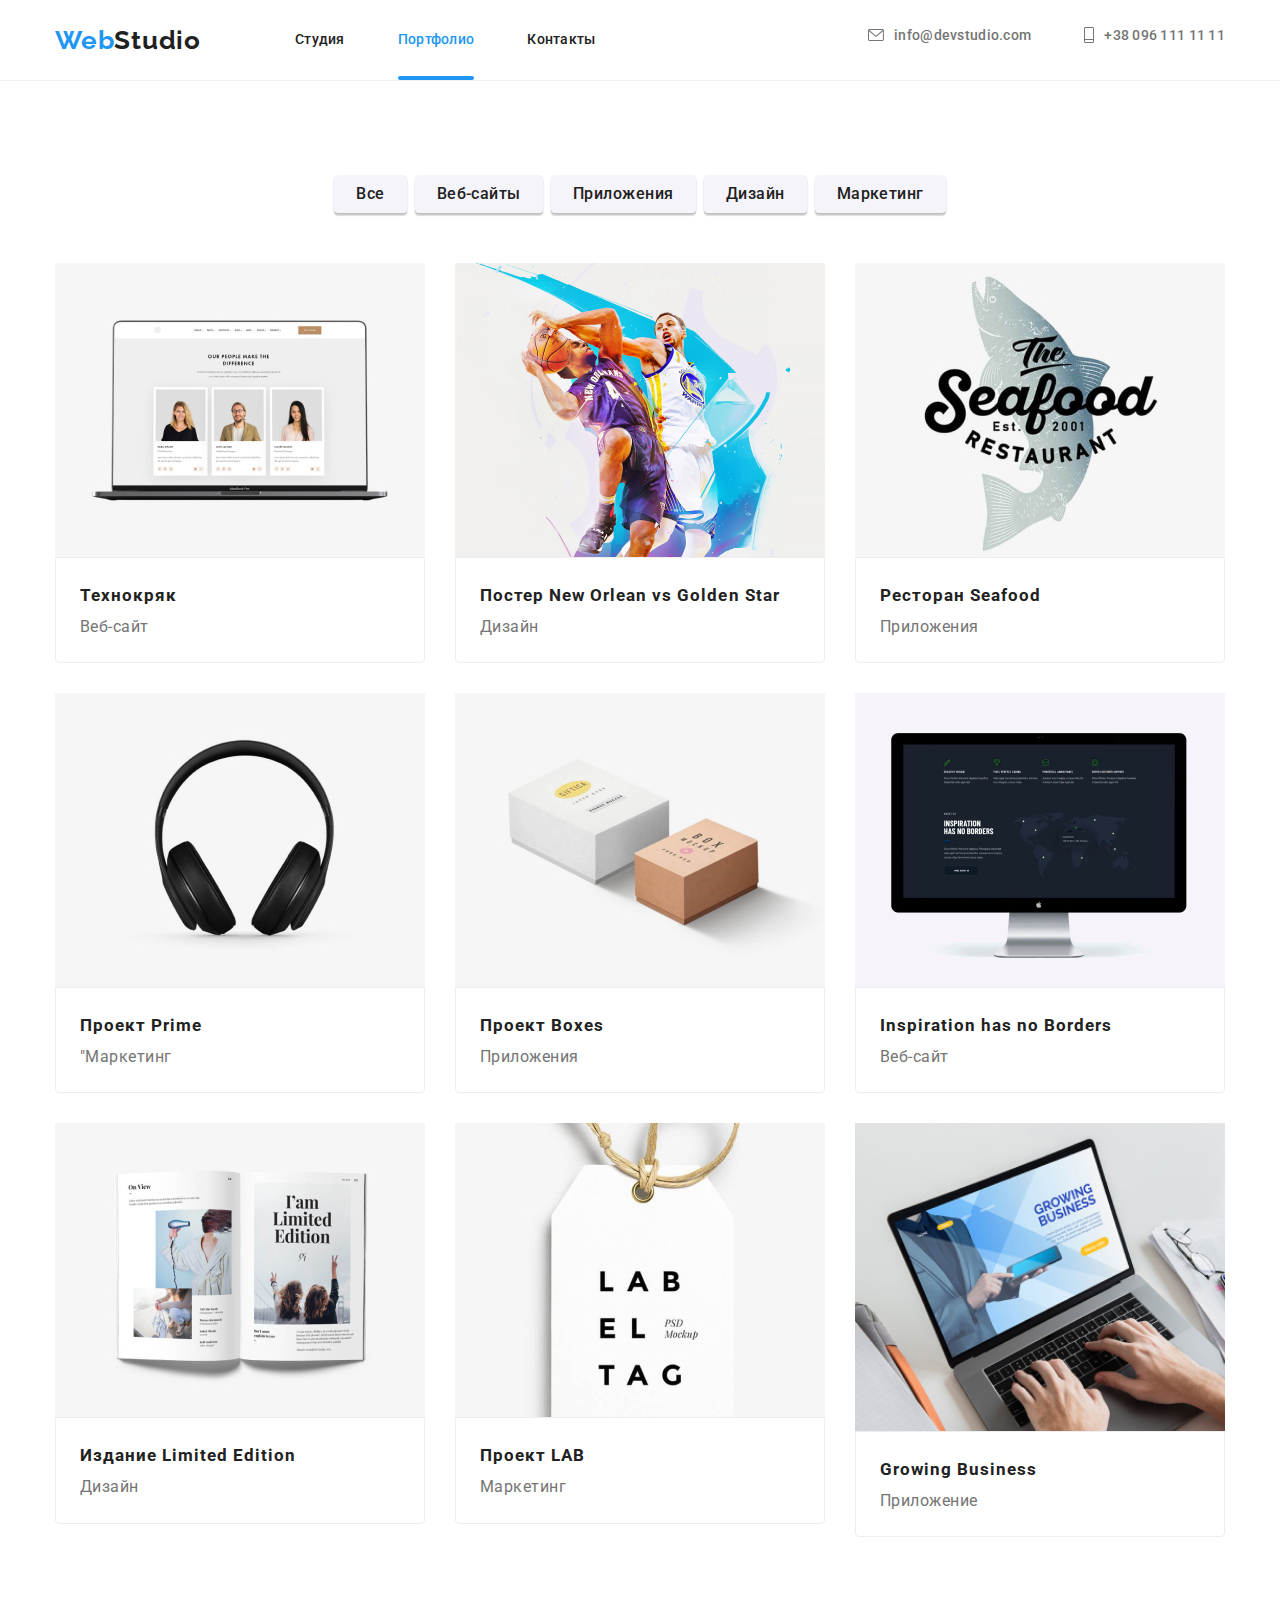
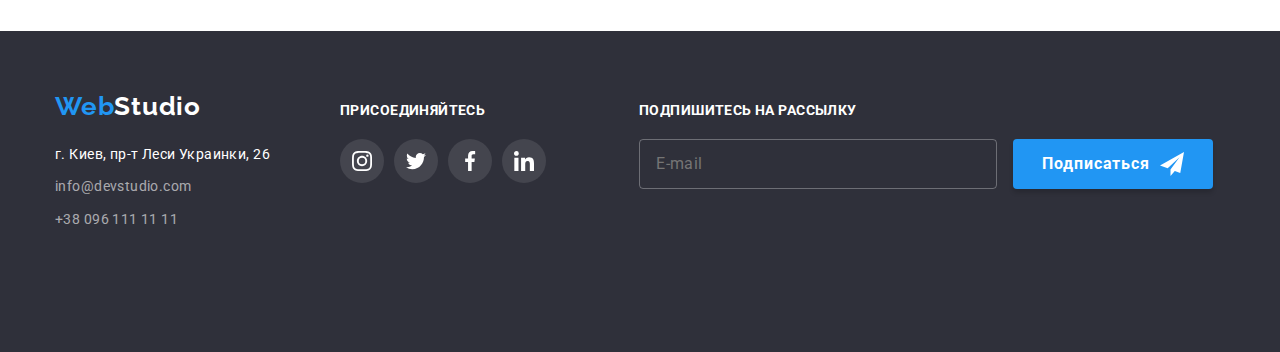
==== commit 6a939e3d: "320 res" ====
--- a/portfolio.html
+++ b/portfolio.html
@@ -22,10 +22,10 @@
                 <a class="navigation__headr-logo" href="#"><span>Web</span>Studio</a>
                 <ul class="navigation__list">
                     <li  class="navigation__item">
-                        <a href="./index.html" class="navigation__link current">Студия</a>
+                        <a href="./index.html" class="navigation__link">Студия</a>
                     </li>
                     <li class="navigation__item">
-                        <a href="./portfolio.html" class="navigation__link">Портфолио</a>
+                        <a href="./portfolio.html" class="navigation__link current">Портфолио</a>
                     </li>
                     <li class="navigation__item">
                         <a href="./index.html" class="navigation__link">Контакты</a>
@@ -57,10 +57,10 @@
         <div class="header__mobile mob" data-menu>        
             <ul class="mob__nav mob-nav">
                 <li class="mob-nav__item">
-                    <a class="mob-nav__link current" href="./index.html">Студия</a>
+                    <a class="mob-nav__link" href="./index.html">Студия</a>
                 </li>
                 <li class="mob-nav__item">
-                    <a class="mob-nav__link" href="./portfolio.html">Портфолио</a>
+                    <a class="mob-nav__link current" href="./portfolio.html">Портфолио</a>
                 </li>
                 <li class="mob-nav__item">
                     <a class="mob-nav__link" href="">Контакты</a>
--- a/css/main.min.css
+++ b/css/main.min.css
@@ -1,2 +1,2 @@
-body{font-family:"Roboto", sans-serif;background-color:#fff;color:#212121;font-style:normal;font-weight:400;font-size:16px;line-height:1;font-weight:400}@media screen and (min-width: 320px) and (max-width: 767px){body{padding-top:81px}}ul,li{list-style:none;padding:0;margin:0}h1,h2,h3,h4,h5,h6,p{margin:0}a{text-decoration:none;color:inherit}address{font-style:normal}.container{width:100%;margin:0 auto;padding-left:15px;padding-right:15px}@media screen and (min-width: 480px){.container{width:480px}}@media screen and (min-width: 768px){.container{width:768px}}@media screen and (min-width: 1200px){.container{width:1200px}}section{padding-top:60px;padding-bottom:60px}@media screen and (min-width: 1200px){section{padding-top:94px;padding-bottom:94px}}textarea{resize:none}img{display:block;max-width:100%;height:auto}button{font-family:inherit;cursor:pointer;border:none}.navigation__headr-logo{font-family:"Raleway";font-style:normal;font-weight:bold;font-size:24px;line-height:1.19;letter-spacing:0.03em;color:#212121;text-decoration:none;display:-webkit-box;display:-ms-flexbox;display:flex;margin-right:94px}@media screen and (min-width: 1200px){.navigation__headr-logo{font-size:26px;line-height:1.19}}.navigation__headr-logo span{color:#2196f3}.navigation__headr-logo{cursor:pointer}.header-flex-container{display:-webkit-box;display:-ms-flexbox;display:flex;height:80px;-webkit-box-align:center;-ms-flex-align:center;align-items:center}@media screen and (min-width: 480px){.header-flex-container .container{width:480px}}.header{border-bottom:1px solid #EEEE}@media screen and (min-width: 480px) and (max-width: 767px){.header{position:fixed;top:0;left:0;width:100%;z-index:600;background-color:#fff}}@media screen and (min-width: 768px) and (max-width: 1199px){.header{display:-webkit-box;display:-ms-flexbox;display:flex;-webkit-box-align:center;-ms-flex-align:center;align-items:center;height:80px}}.navigation__link{font-size:14px;font-style:normal;font-weight:500;line-height:1.14;letter-spacing:0.02em;text-align:left;color:#212121;text-decoration:none;padding:32px 0}.navigation__link-contact{display:-webkit-box;display:-ms-flexbox;display:flex;-webkit-box-align:center;-ms-flex-align:center;align-items:center;font-family:"Roboto";font-style:normal;font-weight:500;font-size:12px;line-height:1.14;letter-spacing:0.02em;color:#757575;text-decoration:none;-webkit-transition:color 250ms cubic-bezier(0.4, 0, 0.2, 1);transition:color 250ms cubic-bezier(0.4, 0, 0.2, 1)}.navigation__link-contact:first-child{margin-bottom:10px}@media screen and (min-width: 1200px){.navigation__link-contact{font-size:14px;line-height:14.06px}}.navigation__link-contact:focus,.navigation__link-contact:hover{color:#2196f3}.navigation__list-contact{display:-webkit-box;display:-ms-flexbox;display:flex;margin-left:auto;-webkit-box-align:center;-ms-flex-align:center;align-items:center;-webkit-box-pack:justify;-ms-flex-pack:justify;justify-content:space-between;padding:0}.navigation__list{display:-webkit-box;display:-ms-flexbox;display:flex;-webkit-box-align:center;-ms-flex-align:center;align-items:center}@media screen and (min-width: 480px) and (max-width: 767px){.navigation__list{display:none;visibility:hidden;padding-top:0px}}.navigation__list-contact .navigation__item:not(:last-child){margin-right:53px}@media screen and (min-width: 768px) and (max-width: 1199px){.navigation__list-contact .navigation__item:not(:last-child){margin-right:0px}}.navigation__list .navigation__item:not(:last-child){margin-right:53px}.navigation__icon-mail{width:16px;height:12px;margin-right:10px}.navigation__icon-phone{height:16px;width:10px;margin-right:10px}.navigation__link{position:relative;display:-webkit-inline-box;display:-ms-inline-flexbox;display:inline-flex;-webkit-box-align:center;-ms-flex-align:center;align-items:center;padding-top:32px;padding-bottom:32px;-webkit-transition:color 250ms cubic-bezier(0.4, 0, 0.2, 1);transition:color 250ms cubic-bezier(0.4, 0, 0.2, 1)}.navigation__link::after{position:absolute;bottom:0;right:0;content:'';display:-webkit-inline-box;display:-ms-inline-flexbox;display:inline-flex;width:100%;height:4px;background-color:#2196f3;border-radius:2px;-webkit-transform:scale(0);transform:scale(0);opacity:0;-webkit-transition:opacity 250ms cubic-bezier(0.4, 0, 0.2, 1),-webkit-transform 250ms cubic-bezier(0.4, 0, 0.2, 1);transition:opacity 250ms cubic-bezier(0.4, 0, 0.2, 1),-webkit-transform 250ms cubic-bezier(0.4, 0, 0.2, 1);transition:transform 250ms cubic-bezier(0.4, 0, 0.2, 1),opacity 250ms cubic-bezier(0.4, 0, 0.2, 1);transition:transform 250ms cubic-bezier(0.4, 0, 0.2, 1),opacity 250ms cubic-bezier(0.4, 0, 0.2, 1),-webkit-transform 250ms cubic-bezier(0.4, 0, 0.2, 1)}.current:hover::after,.current:focus::after{-webkit-transform:scale(1);transform:scale(1);opacity:1}.current::after,.navigation__link .current:hover::after,.navigation__link .current:focus::after{-webkit-transform:scale(1);transform:scale(1);opacity:1}.current{color:#2196F3}.navigation__list-contact{display:-webkit-box;display:-ms-flexbox;display:flex;margin-left:auto;-webkit-box-align:center;-ms-flex-align:center;align-items:center;-webkit-box-pack:justify;-ms-flex-pack:justify;justify-content:space-between;padding:0}@media screen and (min-width: 480px) and (max-width: 767px){.navigation__list-contact{display:none;visibility:hidden;padding-top:0px}}@media screen and (min-width: 768px) and (max-width: 1199px){.navigation__list-contact{display:-webkit-box;display:-ms-flexbox;display:flex;-ms-flex-wrap:wrap;flex-wrap:wrap;-webkit-box-align:center;-ms-flex-align:center;align-items:center;margin-left:84px}}.header__navigation{display:-webkit-box;display:-ms-flexbox;display:flex;-webkit-box-align:center;-ms-flex-align:center;align-items:center}.icon__menu{width:40px;height:40px;z-index:100}.header__bt-menu{display:block;margin-left:auto;background-color:transparent;outline:transparent;border:transparent}@media screen and (min-width: 480px) and (max-width: 767px){.header__bt-menu{display:-webkit-box;display:-ms-flexbox;display:flex;margin-right:0px}}@media screen and (min-width: 768px){.header__bt-menu{display:none;visibility:hidden}}.icon-open{opacity:0}.header__bt-menu--active .icon-open{opacity:1}.icon-close{opacity:1}.header__bt-menu--active .icon-close{opacity:0}@media screen and (max-width: 767px){.header__mobile{position:fixed;top:-100vh;right:0;width:100vw;height:100vh;padding:48px 40px;visibility:hidden;opacity:0;background-color:#fff;-webkit-transition:250ms cubic-bezier(0.4, 0, 0.2, 1);transition:250ms cubic-bezier(0.4, 0, 0.2, 1)}.header__mobile--active{visibility:visible;opacity:1;top:0}}.mob{display:-webkit-box;display:-ms-flexbox;display:flex;-webkit-box-orient:vertical;-webkit-box-direction:normal;-ms-flex-direction:column;flex-direction:column}@media screen and (min-width: 768px){.mob{display:none}}.mob-nav__item:not(:last-child){margin-bottom:32px}.mob-nav__link{font-weight:500;font-size:40px;line-height:1.175;letter-spacing:0.02em;-webkit-transition:color 250ms cubic-bezier(0.4, 0, 0.2, 1);transition:color 250ms cubic-bezier(0.4, 0, 0.2, 1)}.mob-nav__link:hover,.mob-nav__link:focus{color:#2196f3}.mob-contacts{margin-top:auto;margin-bottom:64px}.mob-contacts__item:first-child{margin-bottom:32px;font-weight:500;font-size:34px;line-height:1.8;letter-spacing:0.02em;color:#2196f3}.mob-contacts__item:last-child{font-weight:500;font-size:24px;line-height:1.17;letter-spacing:0.02em;color:#757575}.mob-socials{display:-webkit-box;display:-ms-flexbox;display:flex}.mob-socials__item{padding:0 10px}.mob-socials__item:first-child{padding-left:0}.mob-socials__item:last-child{padding-right:0}.mob-socials__item:not(:last-child){border-right:1px solid rgba(33,33,33,0.2)}.mob-socials__link{font-weight:500;font-size:18px;line-height:1.22;letter-spacing:0.02em;color:#2196f3}.hero__button{display:-webkit-box;display:-ms-flexbox;display:flex;-webkit-box-pack:center;-ms-flex-pack:center;justify-content:center}.hero-owerlay{background-image:-webkit-gradient(linear, left top, right top, from(rgba(47,48,58,0.4)), to(rgba(47,48,58,0.4))),image-set(url("../images/hero/hero-bg-480.jpg") 1x, url("../images/hero/hero-bg-480@2x.jpg") 2x);background-image:linear-gradient(to right, rgba(47,48,58,0.4), rgba(47,48,58,0.4)),-webkit-image-set(url("../images/hero/hero-bg-480.jpg") 1x, url("../images/hero/hero-bg-480@2x.jpg") 2x);background-image:linear-gradient(to right, rgba(47,48,58,0.4), rgba(47,48,58,0.4)),image-set(url("../images/hero/hero-bg-480.jpg") 1x, url("../images/hero/hero-bg-480@2x.jpg") 2x);background-size:cover}@media screen and (min-width: 768px){.hero-owerlay{background-image:-webkit-gradient(linear, left top, right top, from(rgba(47,48,58,0.4)), to(rgba(47,48,58,0.4))),image-set(url("../images/hero/hero-bg-768.jpg") 1x, url("/images/hero/hero-bg-768@2x.jpg") 2x);background-image:linear-gradient(to right, rgba(47,48,58,0.4), rgba(47,48,58,0.4)),-webkit-image-set(url("../images/hero/hero-bg-768.jpg") 1x, url("/images/hero/hero-bg-768@2x.jpg") 2x);background-image:linear-gradient(to right, rgba(47,48,58,0.4), rgba(47,48,58,0.4)),image-set(url("../images/hero/hero-bg-768.jpg") 1x, url("/images/hero/hero-bg-768@2x.jpg") 2x)}}@media screen and (min-width: 1200px){.hero-owerlay{max-width:1600px;height:600px;background-image:-webkit-gradient(linear, left top, right top, from(rgba(47,48,58,0.4)), to(rgba(47,48,58,0.4))),image-set(url("../images/hero/hero-bg-1200.jpg") 1x, url("../images/hero/hero-bg-1200@2x.jpg") 2x);background-image:linear-gradient(to right, rgba(47,48,58,0.4), rgba(47,48,58,0.4)),-webkit-image-set(url("../images/hero/hero-bg-1200.jpg") 1x, url("../images/hero/hero-bg-1200@2x.jpg") 2x);background-image:linear-gradient(to right, rgba(47,48,58,0.4), rgba(47,48,58,0.4)),image-set(url("../images/hero/hero-bg-1200.jpg") 1x, url("../images/hero/hero-bg-1200@2x.jpg") 2x)}}.hero .hero__style{margin-right:auto;margin-bottom:30px;margin-left:auto;max-width:350px;font-weight:900;font-size:26px;line-height:1.61;letter-spacing:0.06em;text-transform:uppercase;color:#fff;text-align:center}@media screen and (min-width: 1200px){.hero .hero__style{max-width:696px;margin-left:auto;margin-right:auto;margin-bottom:30px;font-size:44px;font-weight:900;line-height:1.4;letter-spacing:0.06em;color:#fff}}.hero .button-main{display:block;margin:0 auto;width:200px;height:50px;-webkit-box-align:center;-ms-flex-align:center;align-items:center;-webkit-box-pack:center;-ms-flex-pack:center;justify-content:center;color:#fff;background:#2196f3;font-weight:700;font-size:16px;line-height:1.8;letter-spacing:0.06em;-webkit-box-shadow:0px 4px 4px rgba(0,0,0,0.15);box-shadow:0px 4px 4px rgba(0,0,0,0.15);border-color:transparent;border-radius:4px;cursor:pointer}.features__section{padding:60px 0}@media screen and (min-width: 1200px){.features__section{padding:94px 0}}@media screen and (min-width: 768px){.features-list{display:-webkit-box;display:-ms-flexbox;display:flex;-ms-flex-wrap:wrap;flex-wrap:wrap;gap:30px}}@media screen and (max-width: 768px){.features-item:not(:last-child){margin-bottom:30px}}@media screen and (min-width: 480px) and (max-width: 767px){.features-item{width:450px}}@media screen and (min-width: 768px){.features-item{max-width:354px}}@media screen and (min-width: 1200px){.features-item{max-width:270px}}.features-icon{display:-webkit-inline-box;display:-ms-inline-flexbox;display:inline-flex;-webkit-box-pack:center;-ms-flex-pack:center;justify-content:center;-webkit-box-align:center;-ms-flex-align:center;align-items:center;width:100%;height:120px;margin-bottom:30px;background-color:#f5f4fa;border-radius:4px}.features-icons{height:70px;width:70px}.features-text{font-weight:700;font-size:14px;line-height:1.4;letter-spacing:0.03em;text-transform:uppercase;margin-bottom:10px}@media screen and (max-width: 767px){.features-text{text-align:center}}.features-texts{font-size:14px;font-weight:400;line-height:1.71;letter-spacing:0.03em;color:#757575}@media screen and (max-width: 1199px){.container-main.section{display:none}}.work{padding:0;display:-webkit-box;display:-ms-flexbox;display:flex;-webkit-box-pack:justify;-ms-flex-pack:justify;justify-content:space-between}.work__list{display:-webkit-box;display:-ms-flexbox;display:flex;-webkit-box-pack:center;-ms-flex-pack:center;justify-content:center;gap:30px}.work__main{position:relative}.work__text{position:absolute;bottom:0;padding-top:27px;padding-bottom:27px;width:100%;font-weight:700;font-size:14px;line-height:1.14;text-align:center;letter-spacing:0.03em;text-transform:uppercase;color:#fff;background-color:rgba(47,48,58,0.8)}.work__style{margin-bottom:50px;font-weight:700;font-size:36px;line-height:1.16;text-align:center;letter-spacing:0.03em;color:#212121}.list-team{background-color:#f5f4fa;font-size:16px;font-weight:500;line-height:1.2;letter-spacing:0.03em}@media screen and (min-width: 768px){.team__item{display:-webkit-box;display:-ms-flexbox;display:flex;gap:30px;-webkit-box-pack:justify;-ms-flex-pack:justify;justify-content:space-between;-ms-flex-wrap:wrap;flex-wrap:wrap}}.team__list{padding-bottom:24px;max-width:450px;-webkit-box-shadow:0px 1px 3px rgba(0,0,0,0.12),0px 1px 1px rgba(0,0,0,0.14),0px 2px 1px rgba(0,0,0,0.2);box-shadow:0px 1px 3px rgba(0,0,0,0.12),0px 1px 1px rgba(0,0,0,0.14),0px 2px 1px rgba(0,0,0,0.2);border-radius:0px 0px 4px 4px;background-color:#fff}@media screen and (max-width: 767px){.team__list:not(:last-child){margin-bottom:30px}}@media screen and (min-width: 1200px){.team__list{padding-bottom:30px}}.team__photo{margin-bottom:30px}@media screen and (min-width: 480px){.team__photo{width:450px;height:460px}}@media screen and (min-width: 768px){.team__photo{width:354px;height:362px}}@media screen and (min-width: 1200px){.team__photo{width:270px;height:276px}}.teams__name{margin-bottom:10px;font-weight:500;font-size:16px;line-height:1.18;text-align:center;letter-spacing:0.03em}.teams__position{margin-bottom:16px;font-size:16px;line-height:1.18;text-align:center;letter-spacing:0.03em;color:#757575}.socials__list{display:-webkit-box;display:-ms-flexbox;display:flex;-webkit-box-pack:center;-ms-flex-pack:center;justify-content:center;gap:10px;-webkit-box-align:baseline;-ms-flex-align:baseline;align-items:baseline;margin-top:0px;padding:0px;list-style:none}.socials__link-team{display:-webkit-inline-box;display:-ms-inline-flexbox;display:inline-flex;-webkit-box-pack:center;-ms-flex-pack:center;justify-content:center;-webkit-box-align:center;-ms-flex-align:center;align-items:center;width:44px;height:44px;color:#afb1b8;background-color:#fff;border-radius:50%;-webkit-transition:background-color 250ms cubic-bezier(0.4, 0, 0.2, 1),color 250ms cubic-bezier(0.4, 0, 0.2, 1);transition:background-color 250ms cubic-bezier(0.4, 0, 0.2, 1),color 250ms cubic-bezier(0.4, 0, 0.2, 1)}.socials__link-team:hover,.socials__link-team:focus{background-color:#2196f3;color:#fff}.socials__icon{width:20px;height:20px}.company__list{display:-webkit-box;display:-ms-flexbox;display:flex;-webkit-box-pack:center;-ms-flex-pack:center;justify-content:center;gap:30px}@media screen and (max-width: 1199px){.company__list{display:-webkit-box;display:-ms-flexbox;display:flex;gap:30px;-webkit-box-pack:center;-ms-flex-pack:center;justify-content:center;-ms-flex-wrap:wrap;flex-wrap:wrap}}.company__link{display:-webkit-inline-box;display:-ms-inline-flexbox;display:inline-flex;-webkit-box-pack:center;-ms-flex-pack:center;justify-content:center;-webkit-box-align:center;-ms-flex-align:center;align-items:center;width:170px;height:92px;color:#afb1b8;border:1px solid #afb1b8;border-radius:4px;-webkit-transition:color 250ms cubic-bezier(0.4, 0, 0.2, 1),border-color 250ms cubic-bezier(0.4, 0, 0.2, 1);transition:color 250ms cubic-bezier(0.4, 0, 0.2, 1),border-color 250ms cubic-bezier(0.4, 0, 0.2, 1)}.company__link:hover,.company__link:focus{border-color:#2196f3;color:#2196f3;-webkit-transition:color 250ms cubic-bezier(0.4, 0, 0.2, 1);transition:color 250ms cubic-bezier(0.4, 0, 0.2, 1)}.company__icon{max-width:106px;max-height:60px}.list-team-logo{font-weight:500;line-height:1.2;letter-spacing:0.03em;background-color:#fff}.modal{position:absolute;top:50%;left:50%;-webkit-transform:translate(-50%, -50%);transform:translate(-50%, -50%);z-index:1000;height:581px;width:528px;padding:40px;background-color:#fff;border-radius:4px;transform:translate(-50%, -50%);-webkit-transition:-webkit-transform 250ms cubic-bezier(0.4, 0, 0.2, 1);transition:-webkit-transform 250ms cubic-bezier(0.4, 0, 0.2, 1);transition:transform 250ms cubic-bezier(0.4, 0, 0.2, 1);transition:transform 250ms cubic-bezier(0.4, 0, 0.2, 1), -webkit-transform 250ms cubic-bezier(0.4, 0, 0.2, 1);cursor:pointer;overflow:hidden}@media screen and (min-width: 480px) and (max-width: 1199px){.modal{height:609px;width:450px;top:50%;left:50%;-webkit-transform:translate(-50%, -50%);transform:translate(-50%, -50%);border-radius:4px;-webkit-transition:-webkit-transform 250ms cubic-bezier(0.4, 0, 0.2, 1);transition:-webkit-transform 250ms cubic-bezier(0.4, 0, 0.2, 1);transition:transform 250ms cubic-bezier(0.4, 0, 0.2, 1);transition:transform 250ms cubic-bezier(0.4, 0, 0.2, 1), -webkit-transform 250ms cubic-bezier(0.4, 0, 0.2, 1)}}.modal-close{position:absolute;top:8px;right:8px;display:-webkit-inline-box;display:-ms-inline-flexbox;display:inline-flex;-webkit-box-pack:center;-ms-flex-pack:center;justify-content:center;-webkit-box-align:center;-ms-flex-align:center;align-items:center;width:30px;height:30px;border-radius:50%;background-color:transparent;border:1px solid rgba(0,0,0,0.1);-webkit-transition:fill 250ms cubic-bezier(0.4, 0, 0.2, 1);transition:fill 250ms cubic-bezier(0.4, 0, 0.2, 1);cursor:pointer}.modal-close:hover,.modal-close:focus{fill:#2196f3}.icon-cls{width:18px;height:18px;-webkit-transition:250ms cubic-bezier(0.4, 0, 0.2, 1);transition:250ms cubic-bezier(0.4, 0, 0.2, 1)}.form__icon{position:absolute;top:50%;left:12px;width:18px;height:18px;-webkit-transition:250ms cubic-bezier(0.4, 0, 0.2, 1);transition:250ms cubic-bezier(0.4, 0, 0.2, 1)}.register{display:block}.register__form-opts{position:relative;display:-webkit-box;display:-ms-flexbox;display:flex;-webkit-box-orient:vertical;-webkit-box-direction:normal;-ms-flex-direction:column;flex-direction:column;margin-bottom:10px}.register__form-word{width:100%;padding:10px 11px 10px 42px;border:1px solid rgba(33,33,33,0.2);border-radius:4px;-webkit-transition:250ms cubic-bezier(0.4, 0, 0.2, 1);transition:250ms cubic-bezier(0.4, 0, 0.2, 1)}.register__text{margin-bottom:4px;font-size:12px;line-height:1.17;letter-spacing:0.01em;color:#757575}.register__textarea{padding:12px 16px;height:120px;border:1px solid rgba(33,33,33,0.2);-webkit-box-sizing:border-box;box-sizing:border-box;border-radius:4px;resize:none}.register__link{color:#2196f3;text-decoration:underline}.register__form-word,.register__textarea{border:1px solid rgba(33,33,33,0.2);border-radius:4px;-webkit-transform:border-color 250ms cubic-bezier(0.4, 0, 0.2, 1);transform:border-color 250ms cubic-bezier(0.4, 0, 0.2, 1)}.register__form-word:hover,.register__form-word:focus,.register__textarea:hover,.register__textarea:focus{outline:none;border-color:#2196f3}.register__form-word:hover ~ .form__icon,.register__form-word:focus ~ .form__icon,.register__textarea:hover ~ .form__icon,.register__textarea:focus ~ .form__icon{color:#2196f3}.register__textarea{border:1px solid rgba(33,33,33,0.2);border-radius:4px;-webkit-transform:border-color 250ms cubic-bezier(0.4, 0, 0.2, 1);transform:border-color 250ms cubic-bezier(0.4, 0, 0.2, 1)}.register__textarea:hover,.register__textarea:focus{outline:none;border-color:#2196f3}.register__textarea:hover ~ .form__icon,.register__textarea:focus ~ .form__icon{color:#2196f3}.form__field-checkbox{display:-webkit-box;display:-ms-flexbox;display:flex;-webkit-box-pack:center;-ms-flex-pack:center;justify-content:center;-webkit-box-align:center;-ms-flex-align:center;align-items:center;margin-bottom:30px}.form__input-checkbox{-webkit-appearance:none;-moz-appearance:none;appearance:none}.form__checkbox-icon{display:-webkit-inline-box;display:-ms-inline-flexbox;display:inline-flex;width:16px;height:15px;border:2px solid #212121;border-radius:2px}.register__link{color:#2196f3;text-decoration:underline}.form__label-checkbox{margin-left:8px;font-size:14px;line-height:1.71;letter-spacing:0.03em;color:#757575}.form__btn .button-main{padding:10px 52px}.form__input-checkbox:checked+.form__checkbox-icon{background-color:#2196f3;background-image:url("data:image/svg+xml;charset=utf8,%3Csvg width='16' height='15' fill='none' xmlns='http://www.w3.org/2000/svg'%3E%3Cpath d='m3.957 7.752-.069-.066-.069.065-.888.842-.076.072.076.073 3.496 3.334.069.066.069-.066 7.504-7.158.076-.073-.076-.072-.882-.841-.069-.066-.069.066-6.553 6.246-2.539-2.422Z' fill='%23fff' stroke='%23fff' stroke-width='.2'/%3E%3C/svg%3E");background-position:center;background-origin:border-box;border-color:#2196f3}.is-hidden{opacity:0;visibility:hidden;pointer-events:none}.modal__register-text{font-size:20px;font-weight:700;line-height:23px;letter-spacing:0.03em;text-align:center;margin-bottom:12px}.struducture{padding-top:94px;padding-bottom:94px}.button__control{display:-webkit-box;display:-ms-flexbox;display:flex;-webkit-box-pack:center;-ms-flex-pack:center;justify-content:center;margin-bottom:50px}@media screen and (min-width: 480px) and (max-width: 768px){.button__control{display:-webkit-box;display:-ms-flexbox;display:flex;-ms-flex-wrap:wrap;flex-wrap:wrap;-webkit-box-pack:start;-ms-flex-pack:start;justify-content:flex-start;flex-wrap:wrap;gap:15px 8px;margin-bottom:40px}}@media screen and (min-width: 768px) and (max-width: 1199px){.button__control{display:-webkit-box;display:-ms-flexbox;display:flex;-ms-flex-wrap:wrap;flex-wrap:wrap;gap:15px 8px;-webkit-box-pack:center;-ms-flex-pack:center;justify-content:center}}.button__list:not(:last-child){margin-right:8px}.button__list{-webkit-transition:color 250ms cubic-bezier(0.4, 0, 0.2, 1);transition:color 250ms cubic-bezier(0.4, 0, 0.2, 1)}.button__list:focus,.button__list:hover{color:#2196f3}.button__item{padding:6px 22px;font-weight:500;font-size:16px;line-height:1.6;text-align:center;letter-spacing:0.03em;color:#212121;background-color:#f5f4fa;border:none;border-radius:4px;cursor:pointer;-webkit-transition:color 250ms cubic-bezier(0.4, 0, 0.2, 1),background-color 250ms cubic-bezier(0.4, 0, 0.2, 1),-webkit-box-shadow 250ms cubic-bezier(0.4, 0, 0.2, 1);transition:color 250ms cubic-bezier(0.4, 0, 0.2, 1),background-color 250ms cubic-bezier(0.4, 0, 0.2, 1),-webkit-box-shadow 250ms cubic-bezier(0.4, 0, 0.2, 1);transition:color 250ms cubic-bezier(0.4, 0, 0.2, 1),background-color 250ms cubic-bezier(0.4, 0, 0.2, 1),box-shadow 250ms cubic-bezier(0.4, 0, 0.2, 1);transition:color 250ms cubic-bezier(0.4, 0, 0.2, 1),background-color 250ms cubic-bezier(0.4, 0, 0.2, 1),box-shadow 250ms cubic-bezier(0.4, 0, 0.2, 1),-webkit-box-shadow 250ms cubic-bezier(0.4, 0, 0.2, 1);-webkit-box-shadow:0px 3px 1px rgba(0,0,0,0.1),0px 1px 2px rgba(0,0,0,0.08),0px 2px 2px rgba(0,0,0,0.12);box-shadow:0px 3px 1px rgba(0,0,0,0.1),0px 1px 2px rgba(0,0,0,0.08),0px 2px 2px rgba(0,0,0,0.12)}.button__item:hover,.button__item:focus{color:#fff;background-color:#2196f3}.project{display:-webkit-box;display:-ms-flexbox;display:flex;-ms-flex-preferred-size:calc(100% / 9);flex-basis:calc(100% / 9);-ms-flex-wrap:wrap;flex-wrap:wrap;padding:0;list-style:none;-webkit-box-pack:justify;-ms-flex-pack:justify;justify-content:space-between;text-align:left;cursor:pointer;gap:30px}@media screen and (min-width: 480px) and (max-width: 768px){.project{display:-webkit-box;display:-ms-flexbox;display:flex}}@media screen and (min-width: 768px) and (max-width: 1199px){.project{display:-webkit-box;display:-ms-flexbox;display:flex;gap:30px;-webkit-box-pack:justify;-ms-flex-pack:justify;justify-content:space-between;-ms-flex-wrap:wrap;flex-wrap:wrap}}.project__example-text{line-height:1.9;letter-spacing:0.03em;color:#757575}.project__link{display:inline-block;-webkit-transition:-webkit-box-shadow 250ms cubic-bezier(0.4, 0, 0.2, 1);transition:-webkit-box-shadow 250ms cubic-bezier(0.4, 0, 0.2, 1);transition:box-shadow 250ms cubic-bezier(0.4, 0, 0.2, 1);transition:box-shadow 250ms cubic-bezier(0.4, 0, 0.2, 1), -webkit-box-shadow 250ms cubic-bezier(0.4, 0, 0.2, 1)}.project__link:hover,.project__link:focus{-webkit-box-shadow:0px 1px 1px rgba(0,0,0,0.12),0px 4px 4px rgba(0,0,0,0.06),1px 4px 6px rgba(0,0,0,0.16);box-shadow:0px 1px 1px rgba(0,0,0,0.12),0px 4px 4px rgba(0,0,0,0.06),1px 4px 6px rgba(0,0,0,0.16)}.project__text-name{font-weight:bold;font-size:18px;line-height:2;letter-spacing:0.06em;color:#212121}.project__text-img{padding:20px 24px;border:1px solid #eee;border-radius:0px 0px 4px 4px}.project__list{max-width:370px}@media screen and (min-width: 768px) and (max-width: 1199px){.project__list{max-width:354px}}.project__photo{position:relative;overflow:hidden}.project__texts{position:absolute;max-height:294px;display:-webkit-box;display:-ms-flexbox;display:flex;-webkit-box-align:center;-ms-flex-align:center;align-items:center;padding:63px 24px;background-color:#2196f3;-webkit-transition:-webkit-transform 250ms cubic-bezier(0.4, 0, 0.2, 1);transition:-webkit-transform 250ms cubic-bezier(0.4, 0, 0.2, 1);transition:transform 250ms cubic-bezier(0.4, 0, 0.2, 1);transition:transform 250ms cubic-bezier(0.4, 0, 0.2, 1), -webkit-transform 250ms cubic-bezier(0.4, 0, 0.2, 1)}.project__link:hover .project__texts{-webkit-transform:translateY(-100%);transform:translateY(-100%)}.project__text{font-size:18px;line-height:1.56;letter-spacing:0.03em;color:#fff}.footer{display:-webkit-box;display:-ms-flexbox;display:flex;-webkit-box-align:baseline;-ms-flex-align:baseline;align-items:baseline;background-color:#2f303a}@media screen and (min-width: 480px) and (max-width: 767px){.footer{display:-webkit-box;display:-ms-flexbox;display:flex;-webkit-box-align:center;-ms-flex-align:center;align-items:center;background-color:#2f303a;-webkit-box-orient:vertical;-webkit-box-direction:normal;-ms-flex-direction:column;flex-direction:column;-ms-flex-line-pack:distribute;align-content:space-around}}@media screen and (min-width: 768px) and (max-width: 1199px){.footer{display:-webkit-box;display:-ms-flexbox;display:flex;-ms-flex-wrap:wrap;flex-wrap:wrap;-webkit-box-pack:space-evenly;-ms-flex-pack:space-evenly;justify-content:space-evenly;-ms-flex-align:baseline;align-items:baseline;-webkit-box-pack:center;-webkit-box-align:baseline;text-align:center}}@media screen and (min-width: 480px) and (max-width: 767px){.footer__contact-list{display:-webkit-box;display:-ms-flexbox;display:flex;-webkit-box-pack:center;-ms-flex-pack:center;justify-content:center}}@media screen and (min-width: 768px) and (max-width: 1199px){.footer__contact-list{display:-webkit-box;display:-ms-flexbox;display:flex;-ms-flex-wrap:wrap;flex-wrap:wrap}}.footer__flex-item:not(:last-child){margin-bottom:60px}@media screen and (min-width: 480px) and (max-width: 767px){.socials__item{display:-webkit-box;display:-ms-flexbox;display:flex;-webkit-box-pack:center;-ms-flex-pack:center;justify-content:center}}@media screen and (min-width: 768px) and (max-width: 1199px){.socials__item{display:-webkit-box;display:-ms-flexbox;display:flex;-ms-flex-wrap:wrap;flex-wrap:wrap}}footer{background-color:#2f303a;padding-top:60px;padding-bottom:60px}.footer__contact{font-size:14px;line-height:1.7;letter-spacing:0.03em;text-align:left;color:rgba(255,255,255,0.6);-webkit-transition:color 250ms cubic-bezier(0.4, 0, 0.2, 1);transition:color 250ms cubic-bezier(0.4, 0, 0.2, 1)}.footer__contact:hover,.footer__contact:focus{color:#2196f3}.footer__flex-item .socials__link:hover,.footer__flex-item .socials__link:focus{background-color:#2196f3}@media screen and (min-width: 1200px){.footer__flex-item:nth-child(1){margin-right:70px}.footer__flex-item:nth-child(2){margin-right:93px}}.socials__link{display:-webkit-inline-box;display:-ms-inline-flexbox;display:inline-flex;-webkit-box-pack:center;-ms-flex-pack:center;justify-content:center;-webkit-box-align:center;-ms-flex-align:center;align-items:center;width:44px;height:44px;color:#fff;background-color:#fff;border-radius:50%;-webkit-transition:background-color 250ms cubic-bezier(0.4, 0, 0.2, 1),color 250ms cubic-bezier(0.4, 0, 0.2, 1);transition:background-color 250ms cubic-bezier(0.4, 0, 0.2, 1),color 250ms cubic-bezier(0.4, 0, 0.2, 1)}@media screen and (min-width: 480px) and (max-width: 767px){.socials__link{display:-webkit-box;display:-ms-flexbox;display:flex;-webkit-box-pack:center;-ms-flex-pack:center;justify-content:center}}.footer__flex-item .socials__link:hover,.footer__flex-item .socials__link:focus{background-color:#2196F3}.footer__contact-list:not(:last-child){margin-bottom:9px}.footer__logo{display:inline-block;margin-bottom:20px;font-family:"Raleway";font-style:normal;font-weight:bold;font-size:26px;line-height:1.19;letter-spacing:0.03em;color:#fff;text-decoration:none}@media screen and (min-width: 480px) and (max-width: 767px){.footer__logo{display:-webkit-box;display:-ms-flexbox;display:flex;-webkit-box-pack:center;-ms-flex-pack:center;justify-content:center}}.footer__logo span,.footer__logo .navigation__headr-logo span{color:#2196f3}.footer__contact{font-size:14px;line-height:1.7;letter-spacing:0.03em;text-align:left;color:rgba(255,255,255,0.6);-webkit-transition:color 250ms cubic-bezier(0.4, 0, 0.2, 1);transition:color 250ms cubic-bezier(0.4, 0, 0.2, 1)}.footer__contact:hover,.footer__contact:focus{color:#2196f3}.footer__contact-headr{padding:32px 0}.footer__text{margin-bottom:20px;font-weight:700;font-size:14px;line-height:1.14;letter-spacing:0.03em;text-transform:uppercase;color:#fff}@media screen and (min-width: 480px) and (max-width: 767px){.footer__text{display:-webkit-box;display:-ms-flexbox;display:flex;-webkit-box-pack:center;-ms-flex-pack:center;justify-content:center}}@media screen and (min-width: 768px) and (max-width: 1199px){.footer__text{text-align:center}}.footer__input-email{padding:14px 16px;margin-right:12px;width:358px;font-size:16px;line-height:1.25;letter-spacing:0.03em;color:#fff;background-color:transparent;border:1px solid rgba(255,255,255,0.3);border-radius:4px;-webkit-transition:border-color 250ms cubic-bezier(0.4, 0, 0.2, 1);transition:border-color 250ms cubic-bezier(0.4, 0, 0.2, 1)}@media screen and (max-width: 1199px){.footer__input-email{margin-bottom:20px}.footer__input-email{width:450px;margin-right:0px}}.footer__input-email:hover{border-color:#2196f3}.footer__input-email:focus{border-color:#2196f3;outline:none}.footer__btn-s{display:-webkit-inline-box;display:-ms-inline-flexbox;display:inline-flex;margin:0 auto;width:200px;height:50px;-webkit-box-align:center;-ms-flex-align:center;align-items:center;-webkit-box-pack:center;-ms-flex-pack:center;justify-content:center;color:#fff;background:#2196f3;font-weight:700;font-size:16px;line-height:1.8;letter-spacing:0.06em;-webkit-box-shadow:0px 4px 4px rgba(0,0,0,0.15);box-shadow:0px 4px 4px rgba(0,0,0,0.15);border-color:transparent;border-radius:4px;cursor:pointer}@media screen and (min-width: 480px) and (max-width: 767px){.footer__btn-s{display:-webkit-box;display:-ms-flexbox;display:flex;-webkit-box-pack:center;-ms-flex-pack:center;justify-content:center}}@media screen and (min-width: 768px) and (max-width: 1199px){.footer__btn-s{display:-webkit-box;display:-ms-flexbox;display:flex}}.footer__btn-s::after{content:'';width:24px;height:24px;margin-left:10px;background-image:url("data:image/svg+xml;charset=utf8,%3Csvg width='24' height='24' fill='none' xmlns='http://www.w3.org/2000/svg'%3E%3Cpath d='M24 0 0 13.5l7.67 2.84L19.5 5.25l-8.998 12.14.007.002-.009-.002V24l4.301-5.018L20.251 21 24 0Z' fill='%23fff'/%3E%3C/svg%3E")}.footer__map{font-style:normal;font-weight:400;font-size:14px;line-height:24px;letter-spacing:0.03em;color:#fff}.socials__icon{width:20px;height:20px}.footer__flex-item .socials__link{background-color:rgba(255,255,255,0.1)}@media screen and (min-width: 768px) and (max-width: 1199px){.footer__item{text-align:center}}
+.navigation__headr-logo{font-family:"Raleway";font-style:normal;font-weight:bold;font-size:24px;line-height:1.19;letter-spacing:0.03em;color:#212121;text-decoration:none;display:-webkit-box;display:-ms-flexbox;display:flex;margin-right:94px}@media screen and (min-width: 1200px){.navigation__headr-logo{font-size:26px;line-height:1.19}}.navigation__headr-logo span{color:#2196f3}.navigation__headr-logo{cursor:pointer}.header-flex-container{display:-webkit-box;display:-ms-flexbox;display:flex;height:60px;-webkit-box-align:center;-ms-flex-align:center;align-items:center}@media screen and (min-width: 480px){.header-flex-container .container{width:480px}}@media screen and (min-width: 768px){.header-flex-container{height:80px}}.header{border-bottom:1px solid #EEEE}@media screen and (max-width: 767px){.header{position:fixed;top:0;left:0;width:100vw;z-index:600;background-color:#fff}}@media screen and (min-width: 768px) and (max-width: 1199px){.header{display:-webkit-box;display:-ms-flexbox;display:flex;-webkit-box-align:center;-ms-flex-align:center;align-items:center;height:80px}}.navigation__link{font-size:14px;font-style:normal;font-weight:500;line-height:1.14;letter-spacing:0.02em;text-align:left;color:#212121;text-decoration:none;padding:32px 0}.navigation__link:focus,.navigation__link:hover{color:#2196f3}.navigation__link-contact{display:-webkit-box;display:-ms-flexbox;display:flex;-webkit-box-align:center;-ms-flex-align:center;align-items:center;font-family:"Roboto";font-style:normal;font-weight:500;font-size:12px;line-height:1.14;letter-spacing:0.02em;color:#757575;text-decoration:none;-webkit-transition:color 250ms cubic-bezier(0.4, 0, 0.2, 1);transition:color 250ms cubic-bezier(0.4, 0, 0.2, 1)}.navigation__link-contact:first-child{margin-bottom:10px}@media screen and (min-width: 1200px){.navigation__link-contact{font-size:14px;line-height:14.06px}}.navigation__link-contact:focus,.navigation__link-contact:hover{color:#2196f3}.navigation__list-contact{display:-webkit-box;display:-ms-flexbox;display:flex;margin-left:auto;-webkit-box-align:center;-ms-flex-align:center;align-items:center;-webkit-box-pack:justify;-ms-flex-pack:justify;justify-content:space-between;padding:0}.navigation__list{display:-webkit-box;display:-ms-flexbox;display:flex;-webkit-box-align:center;-ms-flex-align:center;align-items:center}@media screen and (max-width: 767px){.navigation__list{display:none;visibility:hidden;padding-top:0px}}.navigation__list-contact .navigation__item:not(:last-child){margin-right:53px}@media screen and (min-width: 768px) and (max-width: 1199px){.navigation__list-contact .navigation__item:not(:last-child){margin-right:0px}}.navigation__list .navigation__item:not(:last-child){margin-right:53px}.navigation__icon-mail{width:16px;height:12px;margin-right:10px}.navigation__icon-phone{height:16px;width:10px;margin-right:10px}.navigation__link{position:relative;display:-webkit-inline-box;display:-ms-inline-flexbox;display:inline-flex;-webkit-box-align:center;-ms-flex-align:center;align-items:center;padding-top:32px;padding-bottom:32px;-webkit-transition:color 250ms cubic-bezier(0.4, 0, 0.2, 1);transition:color 250ms cubic-bezier(0.4, 0, 0.2, 1)}.navigation__link::after{position:absolute;bottom:0;right:0;content:'';display:-webkit-inline-box;display:-ms-inline-flexbox;display:inline-flex;width:100%;height:4px;background-color:#2196f3;border-radius:2px;-webkit-transform:scale(0);transform:scale(0);opacity:0;-webkit-transition:opacity 250ms cubic-bezier(0.4, 0, 0.2, 1),-webkit-transform 250ms cubic-bezier(0.4, 0, 0.2, 1);transition:opacity 250ms cubic-bezier(0.4, 0, 0.2, 1),-webkit-transform 250ms cubic-bezier(0.4, 0, 0.2, 1);transition:transform 250ms cubic-bezier(0.4, 0, 0.2, 1),opacity 250ms cubic-bezier(0.4, 0, 0.2, 1);transition:transform 250ms cubic-bezier(0.4, 0, 0.2, 1),opacity 250ms cubic-bezier(0.4, 0, 0.2, 1),-webkit-transform 250ms cubic-bezier(0.4, 0, 0.2, 1)}.current:hover::after,.current:focus::after{-webkit-transform:scale(1);transform:scale(1);opacity:1}.current::after,.navigation__link .current:hover::after,.navigation__link .current:focus::after{-webkit-transform:scale(1);transform:scale(1);opacity:1}.current{color:#2196F3}.navigation__list-contact{display:-webkit-box;display:-ms-flexbox;display:flex;margin-left:auto;-webkit-box-align:center;-ms-flex-align:center;align-items:center;-webkit-box-pack:justify;-ms-flex-pack:justify;justify-content:space-between;padding:0}@media screen and (max-width: 767px){.navigation__list-contact{display:none;visibility:hidden;padding-top:0px}}@media screen and (min-width: 768px) and (max-width: 1199px){.navigation__list-contact{display:-webkit-box;display:-ms-flexbox;display:flex;-ms-flex-wrap:wrap;flex-wrap:wrap;-webkit-box-align:center;-ms-flex-align:center;align-items:center;margin-left:84px}}.header__navigation{display:-webkit-box;display:-ms-flexbox;display:flex;-webkit-box-align:center;-ms-flex-align:center;align-items:center}.icon__menu{width:40px;height:40px;z-index:100}.header__bt-menu{display:block;margin-left:auto;background-color:transparent;outline:transparent;border:transparent}@media screen and (max-width: 767px){.header__bt-menu{display:-webkit-box;display:-ms-flexbox;display:flex;margin-right:0px;z-index:1000}}@media screen and (min-width: 768px){.header__bt-menu{display:none;visibility:hidden}}.icon-open{opacity:0}.header__bt-menu--active .icon-open{opacity:1}.icon-close{opacity:1}.header__bt-menu--active .icon-close{opacity:0}@media screen and (max-width: 767px){.header__mobile{position:fixed;top:-100vh;left:0;width:100vw;height:100vh;padding:48px 40px;visibility:hidden;opacity:0;background-color:#fff;-webkit-transition:250ms cubic-bezier(0.4, 0, 0.2, 1);transition:250ms cubic-bezier(0.4, 0, 0.2, 1)}.header__mobile--active{visibility:visible;opacity:1;top:0}}.mob{display:-webkit-box;display:-ms-flexbox;display:flex;-webkit-box-orient:vertical;-webkit-box-direction:normal;-ms-flex-direction:column;flex-direction:column}@media screen and (min-width: 768px){.mob{display:none}}.mob-nav__item:not(:last-child){margin-bottom:32px}.mob-nav__link{font-weight:500;font-size:40px;line-height:1.175;letter-spacing:0.02em;-webkit-transition:color 250ms cubic-bezier(0.4, 0, 0.2, 1);transition:color 250ms cubic-bezier(0.4, 0, 0.2, 1)}.mob-nav__link:hover,.mob-nav__link:focus{color:#2196f3}.mob-contacts{margin-top:auto;margin-bottom:64px}.mob-contacts__item:first-child{margin-bottom:32px;font-weight:500;font-size:34px;line-height:1.8;letter-spacing:0.02em;color:#2196f3}.mob-contacts__item:last-child{font-weight:500;font-size:24px;line-height:1.17;letter-spacing:0.02em;color:#757575}.mob-socials{display:-webkit-box;display:-ms-flexbox;display:flex}.mob-socials__item{padding:0 10px}.mob-socials__item:first-child{padding-left:0}.mob-socials__item:last-child{padding-right:0}.mob-socials__item:not(:last-child){border-right:1px solid rgba(33,33,33,0.2)}.mob-socials__link{font-weight:500;font-size:18px;line-height:1.22;letter-spacing:0.02em;color:#2196f3}.hero__button{display:-webkit-box;display:-ms-flexbox;display:flex;-webkit-box-pack:center;-ms-flex-pack:center;justify-content:center}.hero{margin-left:auto;margin-right:auto}.hero-owerlay{background-image:-webkit-gradient(linear, left top, right top, from(rgba(47,48,58,0.4)), to(rgba(47,48,58,0.4))),image-set(url("../images/hero/hero-bg-480.jpg") 1x, url("../images/hero/hero-bg-480@2x.jpg") 2x);background-image:linear-gradient(to right, rgba(47,48,58,0.4), rgba(47,48,58,0.4)),-webkit-image-set(url("../images/hero/hero-bg-480.jpg") 1x, url("../images/hero/hero-bg-480@2x.jpg") 2x);background-image:linear-gradient(to right, rgba(47,48,58,0.4), rgba(47,48,58,0.4)),image-set(url("../images/hero/hero-bg-480.jpg") 1x, url("../images/hero/hero-bg-480@2x.jpg") 2x);background-size:cover}@media screen and (min-width: 768px){.hero-owerlay{background-image:-webkit-gradient(linear, left top, right top, from(rgba(47,48,58,0.4)), to(rgba(47,48,58,0.4))),image-set(url("../images/hero/hero-bg-768.jpg") 1x, url("/images/hero/hero-bg-768@2x.jpg") 2x);background-image:linear-gradient(to right, rgba(47,48,58,0.4), rgba(47,48,58,0.4)),-webkit-image-set(url("../images/hero/hero-bg-768.jpg") 1x, url("/images/hero/hero-bg-768@2x.jpg") 2x);background-image:linear-gradient(to right, rgba(47,48,58,0.4), rgba(47,48,58,0.4)),image-set(url("../images/hero/hero-bg-768.jpg") 1x, url("/images/hero/hero-bg-768@2x.jpg") 2x)}}@media screen and (min-width: 1200px){.hero-owerlay{max-width:1600px;height:600px;background-image:-webkit-gradient(linear, left top, right top, from(rgba(47,48,58,0.4)), to(rgba(47,48,58,0.4))),image-set(url("../images/hero/hero-bg-1200.jpg") 1x, url("../images/hero/hero-bg-1200@2x.jpg") 2x);background-image:linear-gradient(to right, rgba(47,48,58,0.4), rgba(47,48,58,0.4)),-webkit-image-set(url("../images/hero/hero-bg-1200.jpg") 1x, url("../images/hero/hero-bg-1200@2x.jpg") 2x);background-image:linear-gradient(to right, rgba(47,48,58,0.4), rgba(47,48,58,0.4)),image-set(url("../images/hero/hero-bg-1200.jpg") 1x, url("../images/hero/hero-bg-1200@2x.jpg") 2x)}}.hero .hero__style{margin-right:auto;margin-bottom:30px;margin-left:auto;max-width:350px;font-weight:900;font-size:26px;line-height:1.61;letter-spacing:0.06em;text-transform:uppercase;color:#fff;text-align:center}@media screen and (min-width: 1200px){.hero .hero__style{max-width:696px;margin-left:auto;margin-right:auto;margin-bottom:30px;font-size:44px;font-weight:900;line-height:1.4;letter-spacing:0.06em;color:#fff}}.hero .button-main{display:block;margin:0 auto;width:200px;height:50px;-webkit-box-align:center;-ms-flex-align:center;align-items:center;-webkit-box-pack:center;-ms-flex-pack:center;justify-content:center;color:#fff;background:#2196f3;font-weight:700;font-size:16px;line-height:1.8;letter-spacing:0.06em;-webkit-box-shadow:0px 4px 4px rgba(0,0,0,0.15);box-shadow:0px 4px 4px rgba(0,0,0,0.15);border-color:transparent;border-radius:4px;cursor:pointer}.features__section{padding:60px 0}@media screen and (min-width: 1200px){.features__section{padding:94px 0}}@media screen and (min-width: 768px){.features-list{display:-webkit-box;display:-ms-flexbox;display:flex;-ms-flex-wrap:wrap;flex-wrap:wrap;gap:30px}}@media screen and (max-width: 768px){.features-item:not(:last-child){margin-bottom:30px}}@media screen and (min-width: 480px) and (max-width: 767px){.features-item{width:450px}}@media screen and (min-width: 768px){.features-item{max-width:354px}}@media screen and (min-width: 1200px){.features-item{max-width:270px}}.features-icon{display:-webkit-inline-box;display:-ms-inline-flexbox;display:inline-flex;-webkit-box-pack:center;-ms-flex-pack:center;justify-content:center;-webkit-box-align:center;-ms-flex-align:center;align-items:center;width:100%;height:120px;margin-bottom:30px;background-color:#f5f4fa;border-radius:4px}.features-icons{height:70px;width:70px}.features-text{font-weight:700;font-size:14px;line-height:1.4;letter-spacing:0.03em;text-transform:uppercase;margin-bottom:10px}@media screen and (max-width: 767px){.features-text{text-align:center}}.features-texts{font-size:14px;font-weight:400;line-height:1.71;letter-spacing:0.03em;color:#757575}@media screen and (max-width: 1199px){.container-main.section{display:none}}.work{padding:0;display:-webkit-box;display:-ms-flexbox;display:flex;-webkit-box-pack:justify;-ms-flex-pack:justify;justify-content:space-between}.work__list{display:-webkit-box;display:-ms-flexbox;display:flex;-webkit-box-pack:center;-ms-flex-pack:center;justify-content:center;gap:30px}.work__main{position:relative}.work__text{position:absolute;bottom:0;padding-top:27px;padding-bottom:27px;width:100%;font-weight:700;font-size:14px;line-height:1.14;text-align:center;letter-spacing:0.03em;text-transform:uppercase;color:#fff;background-color:rgba(47,48,58,0.8)}.work__style{margin-bottom:50px;font-weight:700;font-size:36px;line-height:1.16;text-align:center;letter-spacing:0.03em;color:#212121}.list-team{background-color:#f5f4fa;font-size:16px;font-weight:500;line-height:1.2;letter-spacing:0.03em}@media screen and (min-width: 768px){.team__item{display:-webkit-box;display:-ms-flexbox;display:flex;gap:30px;-webkit-box-pack:justify;-ms-flex-pack:justify;justify-content:space-between;-ms-flex-wrap:wrap;flex-wrap:wrap}}.team__list{padding-bottom:24px;max-width:450px;-webkit-box-shadow:0px 1px 3px rgba(0,0,0,0.12),0px 1px 1px rgba(0,0,0,0.14),0px 2px 1px rgba(0,0,0,0.2);box-shadow:0px 1px 3px rgba(0,0,0,0.12),0px 1px 1px rgba(0,0,0,0.14),0px 2px 1px rgba(0,0,0,0.2);border-radius:0px 0px 4px 4px;background-color:#fff}@media screen and (max-width: 767px){.team__list:not(:last-child){margin-bottom:30px}}@media screen and (min-width: 1200px){.team__list{padding-bottom:30px}}.team__photo{margin-bottom:30px}@media screen and (min-width: 480px){.team__photo{width:450px;height:460px}}@media screen and (min-width: 768px){.team__photo{width:354px;height:362px}}@media screen and (min-width: 1200px){.team__photo{width:270px;height:276px}}.teams__name{margin-bottom:10px;font-weight:500;font-size:16px;line-height:1.18;text-align:center;letter-spacing:0.03em}.teams__position{margin-bottom:16px;font-size:16px;line-height:1.18;text-align:center;letter-spacing:0.03em;color:#757575}.socials__list{display:-webkit-box;display:-ms-flexbox;display:flex;-webkit-box-pack:center;-ms-flex-pack:center;justify-content:center;gap:10px;-webkit-box-align:baseline;-ms-flex-align:baseline;align-items:baseline;margin-top:0px;padding:0px;list-style:none}.socials__link-team{display:-webkit-inline-box;display:-ms-inline-flexbox;display:inline-flex;-webkit-box-pack:center;-ms-flex-pack:center;justify-content:center;-webkit-box-align:center;-ms-flex-align:center;align-items:center;width:44px;height:44px;color:#afb1b8;background-color:#fff;border-radius:50%;-webkit-transition:background-color 250ms cubic-bezier(0.4, 0, 0.2, 1),color 250ms cubic-bezier(0.4, 0, 0.2, 1);transition:background-color 250ms cubic-bezier(0.4, 0, 0.2, 1),color 250ms cubic-bezier(0.4, 0, 0.2, 1)}.socials__link-team:hover,.socials__link-team:focus{background-color:#2196f3;color:#fff}.socials__icon{width:20px;height:20px}.company__list{display:-webkit-box;display:-ms-flexbox;display:flex;-webkit-box-pack:center;-ms-flex-pack:center;justify-content:center;gap:30px}@media screen and (max-width: 1199px){.company__list{display:-webkit-box;display:-ms-flexbox;display:flex;gap:30px;-webkit-box-pack:center;-ms-flex-pack:center;justify-content:center;-ms-flex-wrap:wrap;flex-wrap:wrap}}.company__link{display:-webkit-inline-box;display:-ms-inline-flexbox;display:inline-flex;-webkit-box-pack:center;-ms-flex-pack:center;justify-content:center;-webkit-box-align:center;-ms-flex-align:center;align-items:center;width:170px;height:92px;color:#afb1b8;border:1px solid #afb1b8;border-radius:4px;-webkit-transition:color 250ms cubic-bezier(0.4, 0, 0.2, 1),border-color 250ms cubic-bezier(0.4, 0, 0.2, 1);transition:color 250ms cubic-bezier(0.4, 0, 0.2, 1),border-color 250ms cubic-bezier(0.4, 0, 0.2, 1)}.company__link:hover,.company__link:focus{border-color:#2196f3;color:#2196f3;-webkit-transition:color 250ms cubic-bezier(0.4, 0, 0.2, 1);transition:color 250ms cubic-bezier(0.4, 0, 0.2, 1)}.company__icon{max-width:106px;max-height:60px}.list-team-logo{font-weight:500;line-height:1.2;letter-spacing:0.03em;background-color:#fff}.modal{position:absolute;top:50%;left:50%;-webkit-transform:translate(-50%, -50%);transform:translate(-50%, -50%);z-index:1000;height:581px;width:528px;padding:40px;background-color:#fff;border-radius:4px;transform:translate(-50%, -50%);-webkit-transition:-webkit-transform 250ms cubic-bezier(0.4, 0, 0.2, 1);transition:-webkit-transform 250ms cubic-bezier(0.4, 0, 0.2, 1);transition:transform 250ms cubic-bezier(0.4, 0, 0.2, 1);transition:transform 250ms cubic-bezier(0.4, 0, 0.2, 1), -webkit-transform 250ms cubic-bezier(0.4, 0, 0.2, 1);cursor:pointer;overflow:hidden}@media screen and (min-width: 480px) and (max-width: 1199px){.modal{height:609px;width:450px;top:50%;left:50%;-webkit-transform:translate(-50%, -50%);transform:translate(-50%, -50%);border-radius:4px;-webkit-transition:-webkit-transform 250ms cubic-bezier(0.4, 0, 0.2, 1);transition:-webkit-transform 250ms cubic-bezier(0.4, 0, 0.2, 1);transition:transform 250ms cubic-bezier(0.4, 0, 0.2, 1);transition:transform 250ms cubic-bezier(0.4, 0, 0.2, 1), -webkit-transform 250ms cubic-bezier(0.4, 0, 0.2, 1)}}.modal-close{position:absolute;top:8px;right:8px;display:-webkit-inline-box;display:-ms-inline-flexbox;display:inline-flex;-webkit-box-pack:center;-ms-flex-pack:center;justify-content:center;-webkit-box-align:center;-ms-flex-align:center;align-items:center;width:30px;height:30px;border-radius:50%;background-color:transparent;border:1px solid rgba(0,0,0,0.1);-webkit-transition:fill 250ms cubic-bezier(0.4, 0, 0.2, 1);transition:fill 250ms cubic-bezier(0.4, 0, 0.2, 1);cursor:pointer}.modal-close:hover,.modal-close:focus{fill:#2196f3}.icon-cls{width:18px;height:18px;-webkit-transition:250ms cubic-bezier(0.4, 0, 0.2, 1);transition:250ms cubic-bezier(0.4, 0, 0.2, 1)}.form__icon{position:absolute;top:50%;left:12px;width:18px;height:18px;-webkit-transition:250ms cubic-bezier(0.4, 0, 0.2, 1);transition:250ms cubic-bezier(0.4, 0, 0.2, 1)}.register{display:block}.register__form-opts{position:relative;display:-webkit-box;display:-ms-flexbox;display:flex;-webkit-box-orient:vertical;-webkit-box-direction:normal;-ms-flex-direction:column;flex-direction:column;margin-bottom:10px}.register__form-word{width:100%;padding:10px 11px 10px 42px;border:1px solid rgba(33,33,33,0.2);border-radius:4px;-webkit-transition:250ms cubic-bezier(0.4, 0, 0.2, 1);transition:250ms cubic-bezier(0.4, 0, 0.2, 1)}.register__text{margin-bottom:4px;font-size:12px;line-height:1.17;letter-spacing:0.01em;color:#757575}.register__textarea{padding:12px 16px;height:120px;border:1px solid rgba(33,33,33,0.2);-webkit-box-sizing:border-box;box-sizing:border-box;border-radius:4px;resize:none}.register__link{color:#2196f3;text-decoration:underline}.register__form-word,.register__textarea{border:1px solid rgba(33,33,33,0.2);border-radius:4px;-webkit-transform:border-color 250ms cubic-bezier(0.4, 0, 0.2, 1);transform:border-color 250ms cubic-bezier(0.4, 0, 0.2, 1)}.register__form-word:hover,.register__form-word:focus,.register__textarea:hover,.register__textarea:focus{outline:none;border-color:#2196f3}.register__form-word:hover ~ .form__icon,.register__form-word:focus ~ .form__icon,.register__textarea:hover ~ .form__icon,.register__textarea:focus ~ .form__icon{color:#2196f3}.register__textarea{border:1px solid rgba(33,33,33,0.2);border-radius:4px;-webkit-transform:border-color 250ms cubic-bezier(0.4, 0, 0.2, 1);transform:border-color 250ms cubic-bezier(0.4, 0, 0.2, 1)}.register__textarea:hover,.register__textarea:focus{outline:none;border-color:#2196f3}.register__textarea:hover ~ .form__icon,.register__textarea:focus ~ .form__icon{color:#2196f3}.form__field-checkbox{display:-webkit-box;display:-ms-flexbox;display:flex;-webkit-box-pack:center;-ms-flex-pack:center;justify-content:center;-webkit-box-align:center;-ms-flex-align:center;align-items:center;margin-bottom:30px}.form__input-checkbox{-webkit-appearance:none;-moz-appearance:none;appearance:none}.form__checkbox-icon{display:-webkit-inline-box;display:-ms-inline-flexbox;display:inline-flex;width:16px;height:15px;border:2px solid #212121;border-radius:2px}.register__link{color:#2196f3;text-decoration:underline}.form__label-checkbox{margin-left:8px;font-size:14px;line-height:1.71;letter-spacing:0.03em;color:#757575}.form__btn .button-main{padding:10px 52px}.form__input-checkbox:checked+.form__checkbox-icon{background-color:#2196f3;background-image:url("data:image/svg+xml;charset=utf8,%3Csvg width='16' height='15' fill='none' xmlns='http://www.w3.org/2000/svg'%3E%3Cpath d='m3.957 7.752-.069-.066-.069.065-.888.842-.076.072.076.073 3.496 3.334.069.066.069-.066 7.504-7.158.076-.073-.076-.072-.882-.841-.069-.066-.069.066-6.553 6.246-2.539-2.422Z' fill='%23fff' stroke='%23fff' stroke-width='.2'/%3E%3C/svg%3E");background-position:center;background-origin:border-box;border-color:#2196f3}.is-hidden{opacity:0;visibility:hidden;pointer-events:none}.modal__register-text{font-size:20px;font-weight:700;line-height:23px;letter-spacing:0.03em;text-align:center;margin-bottom:12px}.struducture{padding-top:94px;padding-bottom:94px}.button__control{display:-webkit-box;display:-ms-flexbox;display:flex;-webkit-box-pack:center;-ms-flex-pack:center;justify-content:center;margin-bottom:50px}@media screen and (min-width: 480px) and (max-width: 768px){.button__control{display:-webkit-box;display:-ms-flexbox;display:flex;-ms-flex-wrap:wrap;flex-wrap:wrap;-webkit-box-pack:start;-ms-flex-pack:start;justify-content:flex-start;flex-wrap:wrap;gap:15px 8px;margin-bottom:40px}}@media screen and (min-width: 768px) and (max-width: 1199px){.button__control{display:-webkit-box;display:-ms-flexbox;display:flex;-ms-flex-wrap:wrap;flex-wrap:wrap;gap:15px 8px;-webkit-box-pack:center;-ms-flex-pack:center;justify-content:center}}.button__list:not(:last-child){margin-right:8px}.button__list{-webkit-transition:color 250ms cubic-bezier(0.4, 0, 0.2, 1);transition:color 250ms cubic-bezier(0.4, 0, 0.2, 1)}.button__list:focus,.button__list:hover{color:#2196f3}.button__item{padding:6px 22px;font-weight:500;font-size:16px;line-height:1.6;text-align:center;letter-spacing:0.03em;color:#212121;background-color:#f5f4fa;border:none;border-radius:4px;cursor:pointer;-webkit-transition:color 250ms cubic-bezier(0.4, 0, 0.2, 1),background-color 250ms cubic-bezier(0.4, 0, 0.2, 1),-webkit-box-shadow 250ms cubic-bezier(0.4, 0, 0.2, 1);transition:color 250ms cubic-bezier(0.4, 0, 0.2, 1),background-color 250ms cubic-bezier(0.4, 0, 0.2, 1),-webkit-box-shadow 250ms cubic-bezier(0.4, 0, 0.2, 1);transition:color 250ms cubic-bezier(0.4, 0, 0.2, 1),background-color 250ms cubic-bezier(0.4, 0, 0.2, 1),box-shadow 250ms cubic-bezier(0.4, 0, 0.2, 1);transition:color 250ms cubic-bezier(0.4, 0, 0.2, 1),background-color 250ms cubic-bezier(0.4, 0, 0.2, 1),box-shadow 250ms cubic-bezier(0.4, 0, 0.2, 1),-webkit-box-shadow 250ms cubic-bezier(0.4, 0, 0.2, 1);-webkit-box-shadow:0px 3px 1px rgba(0,0,0,0.1),0px 1px 2px rgba(0,0,0,0.08),0px 2px 2px rgba(0,0,0,0.12);box-shadow:0px 3px 1px rgba(0,0,0,0.1),0px 1px 2px rgba(0,0,0,0.08),0px 2px 2px rgba(0,0,0,0.12)}.button__item:hover,.button__item:focus{color:#fff;background-color:#2196f3}.project{display:-webkit-box;display:-ms-flexbox;display:flex;-ms-flex-preferred-size:calc(100% / 9);flex-basis:calc(100% / 9);-ms-flex-wrap:wrap;flex-wrap:wrap;padding:0;list-style:none;-webkit-box-pack:justify;-ms-flex-pack:justify;justify-content:space-between;text-align:left;cursor:pointer;gap:30px}@media screen and (min-width: 480px) and (max-width: 768px){.project{display:-webkit-box;display:-ms-flexbox;display:flex;-ms-flex-pack:distribute;justify-content:space-around}}@media screen and (min-width: 768px) and (max-width: 1199px){.project{display:-webkit-box;display:-ms-flexbox;display:flex;gap:30px;-webkit-box-pack:justify;-ms-flex-pack:justify;justify-content:space-between;-ms-flex-wrap:wrap;flex-wrap:wrap}}.project__example-text{line-height:1.9;letter-spacing:0.03em;color:#757575}.project__link{display:inline-block;-webkit-transition:-webkit-box-shadow 250ms cubic-bezier(0.4, 0, 0.2, 1);transition:-webkit-box-shadow 250ms cubic-bezier(0.4, 0, 0.2, 1);transition:box-shadow 250ms cubic-bezier(0.4, 0, 0.2, 1);transition:box-shadow 250ms cubic-bezier(0.4, 0, 0.2, 1), -webkit-box-shadow 250ms cubic-bezier(0.4, 0, 0.2, 1)}.project__link:hover,.project__link:focus{-webkit-box-shadow:0px 1px 1px rgba(0,0,0,0.12),0px 4px 4px rgba(0,0,0,0.06),1px 4px 6px rgba(0,0,0,0.16);box-shadow:0px 1px 1px rgba(0,0,0,0.12),0px 4px 4px rgba(0,0,0,0.06),1px 4px 6px rgba(0,0,0,0.16)}.project__text-name{font-weight:bold;font-size:18px;line-height:2;letter-spacing:0.06em;color:#212121}@media screen and (min-width: 480px) and (max-width: 1999px){.project__text-name{font-size:17px}}.project__text-img{padding:20px 24px;border:1px solid #eee;border-radius:0px 0px 4px 4px}.project__list{max-width:450px}@media screen and (min-width: 768px) and (max-width: 1199px){.project__list{max-width:354px}}.project__photo{position:relative;overflow:hidden}.project__texts{position:absolute;max-height:294px;display:-webkit-box;display:-ms-flexbox;display:flex;-webkit-box-align:center;-ms-flex-align:center;align-items:center;padding:63px 24px;background-color:#2196f3;-webkit-transition:-webkit-transform 250ms cubic-bezier(0.4, 0, 0.2, 1);transition:-webkit-transform 250ms cubic-bezier(0.4, 0, 0.2, 1);transition:transform 250ms cubic-bezier(0.4, 0, 0.2, 1);transition:transform 250ms cubic-bezier(0.4, 0, 0.2, 1), -webkit-transform 250ms cubic-bezier(0.4, 0, 0.2, 1)}.project__link:hover .project__texts{-webkit-transform:translateY(-100%);transform:translateY(-100%)}.project__text{font-size:18px;line-height:1.56;letter-spacing:0.03em;color:#fff}.footer{display:-webkit-box;display:-ms-flexbox;display:flex;-webkit-box-align:baseline;-ms-flex-align:baseline;align-items:baseline;background-color:#2f303a}@media screen and (max-width: 767px){.footer{display:-webkit-box;display:-ms-flexbox;display:flex;-webkit-box-align:center;-ms-flex-align:center;align-items:center;background-color:#2f303a;-webkit-box-orient:vertical;-webkit-box-direction:normal;-ms-flex-direction:column;flex-direction:column;-ms-flex-line-pack:distribute;align-content:space-around}}@media screen and (min-width: 768px) and (max-width: 1199px){.footer{display:-webkit-box;display:-ms-flexbox;display:flex;-ms-flex-wrap:wrap;flex-wrap:wrap;-webkit-box-pack:space-evenly;-ms-flex-pack:space-evenly;justify-content:space-evenly;-ms-flex-align:baseline;align-items:baseline;-webkit-box-pack:center;-webkit-box-align:baseline;text-align:center}}@media screen and (max-width: 767px){.footer__contact-list{display:-webkit-box;display:-ms-flexbox;display:flex;-webkit-box-pack:center;-ms-flex-pack:center;justify-content:center}}@media screen and (min-width: 768px) and (max-width: 1199px){.footer__contact-list{display:-webkit-box;display:-ms-flexbox;display:flex;-ms-flex-wrap:wrap;flex-wrap:wrap}}.footer__flex-item:not(:last-child){margin-bottom:60px}@media screen and (max-width: 767px){.socials__item{display:-webkit-box;display:-ms-flexbox;display:flex;-webkit-box-pack:center;-ms-flex-pack:center;justify-content:center}}@media screen and (min-width: 768px) and (max-width: 1199px){.socials__item{display:-webkit-box;display:-ms-flexbox;display:flex;-ms-flex-wrap:wrap;flex-wrap:wrap}}footer{background-color:#2f303a;padding-top:60px;padding-bottom:60px}.footer__contact{font-size:14px;line-height:1.7;letter-spacing:0.03em;text-align:left;color:rgba(255,255,255,0.6);-webkit-transition:color 250ms cubic-bezier(0.4, 0, 0.2, 1);transition:color 250ms cubic-bezier(0.4, 0, 0.2, 1)}.footer__contact:hover,.footer__contact:focus{color:#2196f3}.footer__flex-item .socials__link:hover,.footer__flex-item .socials__link:focus{background-color:#2196f3}@media screen and (min-width: 1200px){.footer__flex-item:nth-child(1){margin-right:70px}.footer__flex-item:nth-child(2){margin-right:93px}}.socials__link{display:-webkit-inline-box;display:-ms-inline-flexbox;display:inline-flex;-webkit-box-pack:center;-ms-flex-pack:center;justify-content:center;-webkit-box-align:center;-ms-flex-align:center;align-items:center;width:44px;height:44px;color:#fff;background-color:#fff;border-radius:50%;-webkit-transition:background-color 250ms cubic-bezier(0.4, 0, 0.2, 1),color 250ms cubic-bezier(0.4, 0, 0.2, 1);transition:background-color 250ms cubic-bezier(0.4, 0, 0.2, 1),color 250ms cubic-bezier(0.4, 0, 0.2, 1)}@media screen and (max-width: 767px){.socials__link{display:-webkit-box;display:-ms-flexbox;display:flex;-webkit-box-pack:center;-ms-flex-pack:center;justify-content:center}}.footer__flex-item .socials__link:hover,.footer__flex-item .socials__link:focus{background-color:#2196F3}.footer__contact-list:not(:last-child){margin-bottom:9px}.footer__logo{display:inline-block;margin-bottom:20px;font-family:"Raleway";font-style:normal;font-weight:bold;font-size:26px;line-height:1.19;letter-spacing:0.03em;color:#fff;text-decoration:none}@media screen and (max-width: 767px){.footer__logo{display:-webkit-box;display:-ms-flexbox;display:flex;-webkit-box-pack:center;-ms-flex-pack:center;justify-content:center}}.footer__logo span,.footer__logo .navigation__headr-logo span{color:#2196f3}.footer__contact{font-size:14px;line-height:1.7;letter-spacing:0.03em;text-align:left;color:rgba(255,255,255,0.6);-webkit-transition:color 250ms cubic-bezier(0.4, 0, 0.2, 1);transition:color 250ms cubic-bezier(0.4, 0, 0.2, 1)}.footer__contact:hover,.footer__contact:focus{color:#2196f3}.footer__contact-headr{padding:32px 0}.footer__text{margin-bottom:20px;font-weight:700;font-size:14px;line-height:1.14;letter-spacing:0.03em;text-transform:uppercase;color:#fff}@media screen and (max-width: 767px){.footer__text{display:-webkit-box;display:-ms-flexbox;display:flex;-webkit-box-pack:center;-ms-flex-pack:center;justify-content:center}}@media screen and (min-width: 768px) and (max-width: 1199px){.footer__text{text-align:center}}.footer__input-email{padding:14px 16px;margin-right:12px;width:358px;font-size:16px;line-height:1.25;letter-spacing:0.03em;color:#fff;background-color:transparent;border:1px solid rgba(255,255,255,0.3);border-radius:4px;-webkit-transition:border-color 250ms cubic-bezier(0.4, 0, 0.2, 1);transition:border-color 250ms cubic-bezier(0.4, 0, 0.2, 1)}@media screen and (max-width: 479px){.footer__input-email{max-width:calc(100vw - 30px)}}@media screen and (max-width: 1199px){.footer__input-email{margin-bottom:20px}.footer__input-email{width:450px;margin-right:0px}}.footer__input-email:hover{border-color:#2196f3}.footer__input-email:focus{border-color:#2196f3;outline:none}.footer__btn-s{display:-webkit-inline-box;display:-ms-inline-flexbox;display:inline-flex;margin:0 auto;width:200px;height:50px;-webkit-box-align:center;-ms-flex-align:center;align-items:center;-webkit-box-pack:center;-ms-flex-pack:center;justify-content:center;color:#fff;background:#2196f3;font-weight:700;font-size:16px;line-height:1.8;letter-spacing:0.06em;-webkit-box-shadow:0px 4px 4px rgba(0,0,0,0.15);box-shadow:0px 4px 4px rgba(0,0,0,0.15);border-color:transparent;border-radius:4px;cursor:pointer}@media screen and (max-width: 767px){.footer__btn-s{display:-webkit-box;display:-ms-flexbox;display:flex;-webkit-box-pack:center;-ms-flex-pack:center;justify-content:center}}@media screen and (min-width: 768px) and (max-width: 1199px){.footer__btn-s{display:-webkit-box;display:-ms-flexbox;display:flex}}.footer__btn-s::after{content:'';width:24px;height:24px;margin-left:10px;background-image:url("data:image/svg+xml;charset=utf8,%3Csvg width='24' height='24' fill='none' xmlns='http://www.w3.org/2000/svg'%3E%3Cpath d='M24 0 0 13.5l7.67 2.84L19.5 5.25l-8.998 12.14.007.002-.009-.002V24l4.301-5.018L20.251 21 24 0Z' fill='%23fff'/%3E%3C/svg%3E")}.footer__map{font-style:normal;font-weight:400;font-size:14px;line-height:24px;letter-spacing:0.03em;color:#fff}.socials__icon{width:20px;height:20px}.footer__flex-item .socials__link{background-color:rgba(255,255,255,0.1)}@media screen and (min-width: 768px) and (max-width: 1199px){.footer__item{text-align:center}}body{font-family:"Roboto", sans-serif;background-color:#fff;color:#212121;font-style:normal;font-weight:400;font-size:16px;line-height:1;font-weight:400}@media screen and (min-width: 320px) and (max-width: 767px){body{padding-top:61px}}ul,li{list-style:none;padding:0;margin:0}h1,h2,h3,h4,h5,h6,p{margin:0}a{text-decoration:none;color:inherit}address{font-style:normal}.container{width:100%;margin:0 auto;padding-left:15px;padding-right:15px}@media screen and (min-width: 480px){.container{width:480px}}@media screen and (min-width: 768px){.container{width:768px}}@media screen and (min-width: 1200px){.container{width:1200px}}section{padding-top:60px;padding-bottom:60px}@media screen and (min-width: 1200px){section{padding-top:94px;padding-bottom:94px}}textarea{resize:none}img{display:block;max-width:100%;height:auto}button{font-family:inherit;cursor:pointer;border:none}
 /*# sourceMappingURL=main.min.css.map */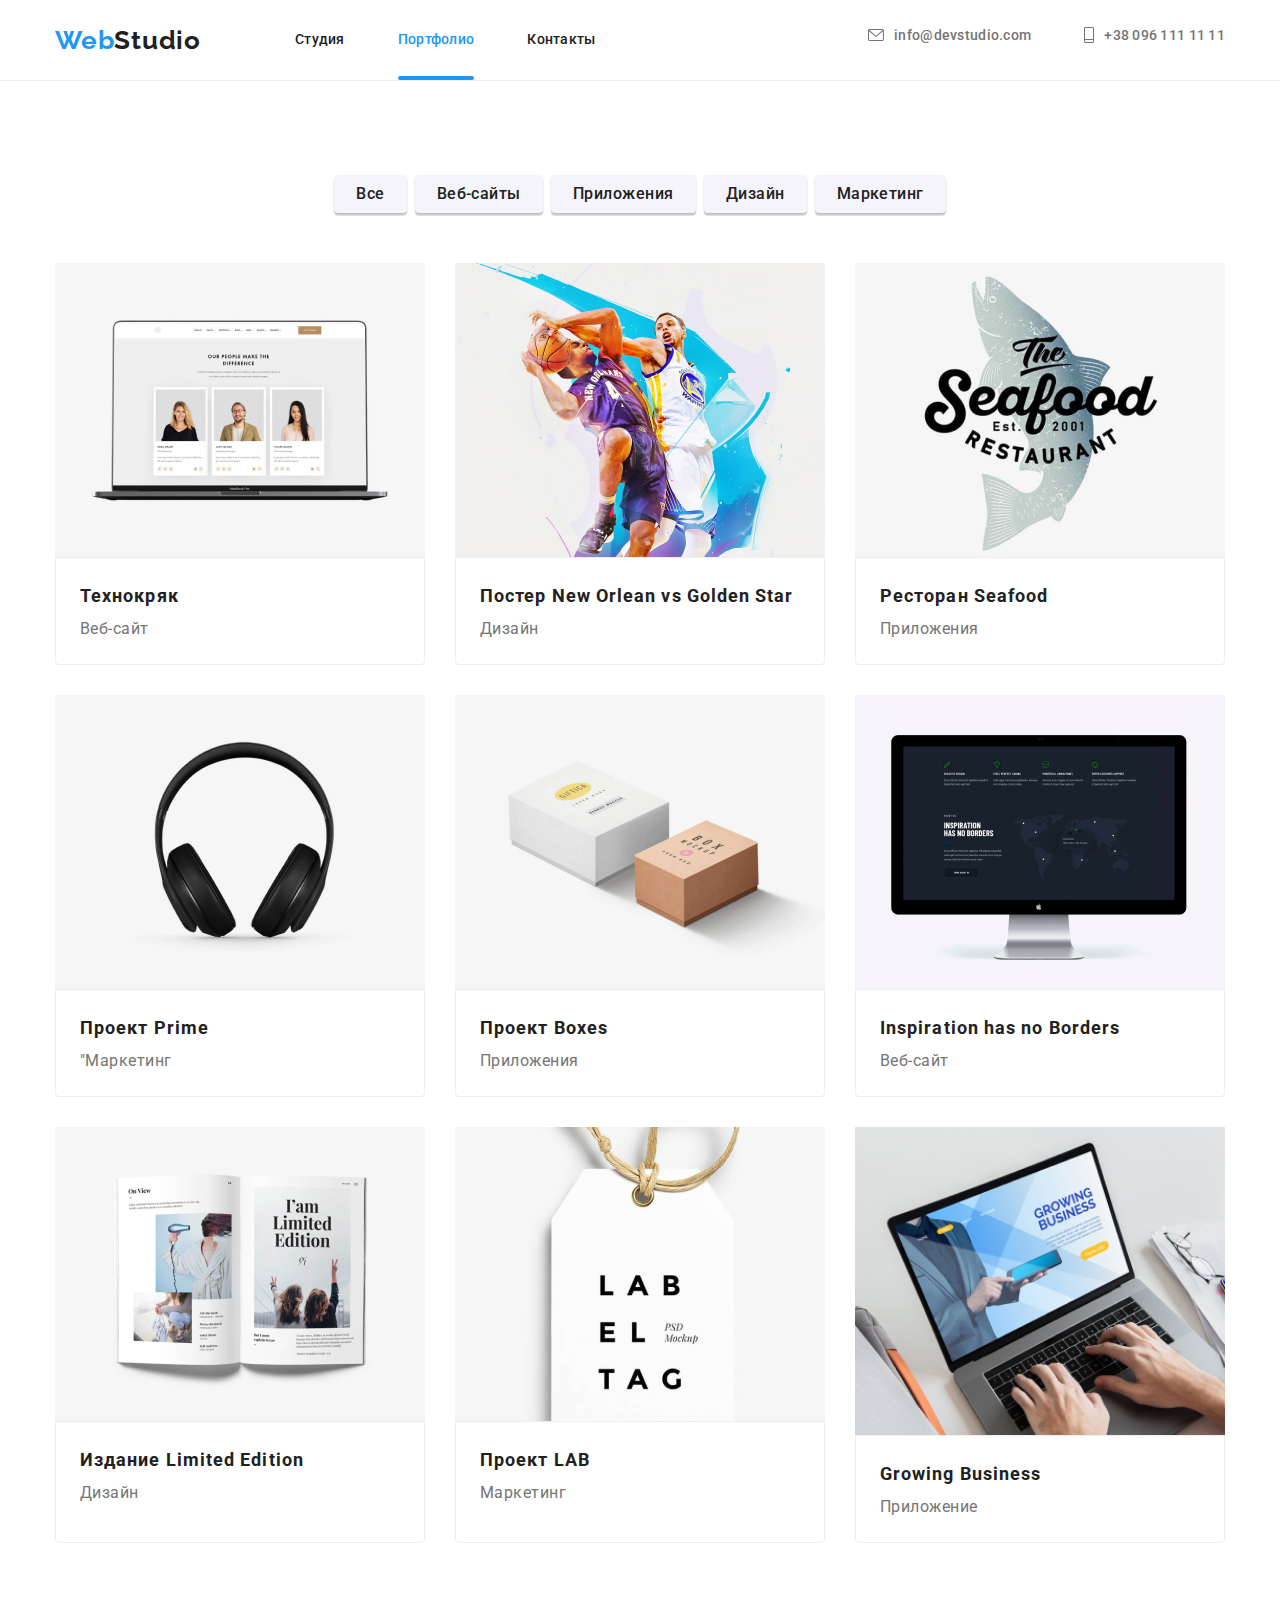
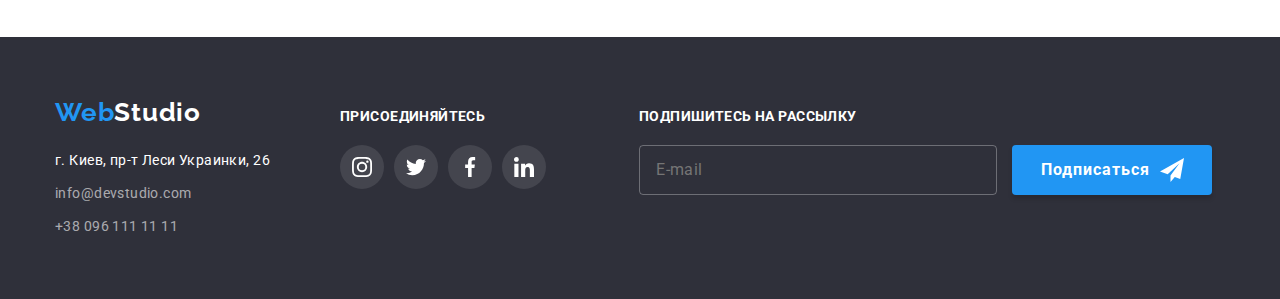
==== commit c663aa3c: "ы" ====
--- a/portfolio.html
+++ b/portfolio.html
@@ -327,8 +327,8 @@
         </div>
         </section>
     </main>
-    <footer>
-        <div class="container footer">
+    <footer class="footer">
+        <div class="container footer-conteiner">
             <div class="footer__flex-item">
                 <a class="footer__logo" href=""><span>Web</span>Studio</a>
                 <address>
--- a/css/main.min.css
+++ b/css/main.min.css
@@ -1,2 +1,2 @@
-.navigation__headr-logo{font-family:"Raleway";font-style:normal;font-weight:bold;font-size:24px;line-height:1.19;letter-spacing:0.03em;color:#212121;text-decoration:none;display:-webkit-box;display:-ms-flexbox;display:flex;margin-right:94px}@media screen and (min-width: 1200px){.navigation__headr-logo{font-size:26px;line-height:1.19}}.navigation__headr-logo span{color:#2196f3}.navigation__headr-logo{cursor:pointer}.header-flex-container{display:-webkit-box;display:-ms-flexbox;display:flex;height:60px;-webkit-box-align:center;-ms-flex-align:center;align-items:center}@media screen and (min-width: 480px){.header-flex-container .container{width:480px}}@media screen and (min-width: 768px){.header-flex-container{height:80px}}.header{border-bottom:1px solid #EEEE}@media screen and (max-width: 767px){.header{position:fixed;top:0;left:0;width:100vw;z-index:600;background-color:#fff}}@media screen and (min-width: 768px) and (max-width: 1199px){.header{display:-webkit-box;display:-ms-flexbox;display:flex;-webkit-box-align:center;-ms-flex-align:center;align-items:center;height:80px}}.navigation__link{font-size:14px;font-style:normal;font-weight:500;line-height:1.14;letter-spacing:0.02em;text-align:left;color:#212121;text-decoration:none;padding:32px 0}.navigation__link:focus,.navigation__link:hover{color:#2196f3}.navigation__link-contact{display:-webkit-box;display:-ms-flexbox;display:flex;-webkit-box-align:center;-ms-flex-align:center;align-items:center;font-family:"Roboto";font-style:normal;font-weight:500;font-size:12px;line-height:1.14;letter-spacing:0.02em;color:#757575;text-decoration:none;-webkit-transition:color 250ms cubic-bezier(0.4, 0, 0.2, 1);transition:color 250ms cubic-bezier(0.4, 0, 0.2, 1)}.navigation__link-contact:first-child{margin-bottom:10px}@media screen and (min-width: 1200px){.navigation__link-contact{font-size:14px;line-height:14.06px}}.navigation__link-contact:focus,.navigation__link-contact:hover{color:#2196f3}.navigation__list-contact{display:-webkit-box;display:-ms-flexbox;display:flex;margin-left:auto;-webkit-box-align:center;-ms-flex-align:center;align-items:center;-webkit-box-pack:justify;-ms-flex-pack:justify;justify-content:space-between;padding:0}.navigation__list{display:-webkit-box;display:-ms-flexbox;display:flex;-webkit-box-align:center;-ms-flex-align:center;align-items:center}@media screen and (max-width: 767px){.navigation__list{display:none;visibility:hidden;padding-top:0px}}.navigation__list-contact .navigation__item:not(:last-child){margin-right:53px}@media screen and (min-width: 768px) and (max-width: 1199px){.navigation__list-contact .navigation__item:not(:last-child){margin-right:0px}}.navigation__list .navigation__item:not(:last-child){margin-right:53px}.navigation__icon-mail{width:16px;height:12px;margin-right:10px}.navigation__icon-phone{height:16px;width:10px;margin-right:10px}.navigation__link{position:relative;display:-webkit-inline-box;display:-ms-inline-flexbox;display:inline-flex;-webkit-box-align:center;-ms-flex-align:center;align-items:center;padding-top:32px;padding-bottom:32px;-webkit-transition:color 250ms cubic-bezier(0.4, 0, 0.2, 1);transition:color 250ms cubic-bezier(0.4, 0, 0.2, 1)}.navigation__link::after{position:absolute;bottom:0;right:0;content:'';display:-webkit-inline-box;display:-ms-inline-flexbox;display:inline-flex;width:100%;height:4px;background-color:#2196f3;border-radius:2px;-webkit-transform:scale(0);transform:scale(0);opacity:0;-webkit-transition:opacity 250ms cubic-bezier(0.4, 0, 0.2, 1),-webkit-transform 250ms cubic-bezier(0.4, 0, 0.2, 1);transition:opacity 250ms cubic-bezier(0.4, 0, 0.2, 1),-webkit-transform 250ms cubic-bezier(0.4, 0, 0.2, 1);transition:transform 250ms cubic-bezier(0.4, 0, 0.2, 1),opacity 250ms cubic-bezier(0.4, 0, 0.2, 1);transition:transform 250ms cubic-bezier(0.4, 0, 0.2, 1),opacity 250ms cubic-bezier(0.4, 0, 0.2, 1),-webkit-transform 250ms cubic-bezier(0.4, 0, 0.2, 1)}.current:hover::after,.current:focus::after{-webkit-transform:scale(1);transform:scale(1);opacity:1}.current::after,.navigation__link .current:hover::after,.navigation__link .current:focus::after{-webkit-transform:scale(1);transform:scale(1);opacity:1}.current{color:#2196F3}.navigation__list-contact{display:-webkit-box;display:-ms-flexbox;display:flex;margin-left:auto;-webkit-box-align:center;-ms-flex-align:center;align-items:center;-webkit-box-pack:justify;-ms-flex-pack:justify;justify-content:space-between;padding:0}@media screen and (max-width: 767px){.navigation__list-contact{display:none;visibility:hidden;padding-top:0px}}@media screen and (min-width: 768px) and (max-width: 1199px){.navigation__list-contact{display:-webkit-box;display:-ms-flexbox;display:flex;-ms-flex-wrap:wrap;flex-wrap:wrap;-webkit-box-align:center;-ms-flex-align:center;align-items:center;margin-left:84px}}.header__navigation{display:-webkit-box;display:-ms-flexbox;display:flex;-webkit-box-align:center;-ms-flex-align:center;align-items:center}.icon__menu{width:40px;height:40px;z-index:100}.header__bt-menu{display:block;margin-left:auto;background-color:transparent;outline:transparent;border:transparent}@media screen and (max-width: 767px){.header__bt-menu{display:-webkit-box;display:-ms-flexbox;display:flex;margin-right:0px;z-index:1000}}@media screen and (min-width: 768px){.header__bt-menu{display:none;visibility:hidden}}.icon-open{opacity:0}.header__bt-menu--active .icon-open{opacity:1}.icon-close{opacity:1}.header__bt-menu--active .icon-close{opacity:0}@media screen and (max-width: 767px){.header__mobile{position:fixed;top:-100vh;left:0;width:100vw;height:100vh;padding:48px 40px;visibility:hidden;opacity:0;background-color:#fff;-webkit-transition:250ms cubic-bezier(0.4, 0, 0.2, 1);transition:250ms cubic-bezier(0.4, 0, 0.2, 1)}.header__mobile--active{visibility:visible;opacity:1;top:0}}.mob{display:-webkit-box;display:-ms-flexbox;display:flex;-webkit-box-orient:vertical;-webkit-box-direction:normal;-ms-flex-direction:column;flex-direction:column}@media screen and (min-width: 768px){.mob{display:none}}.mob-nav__item:not(:last-child){margin-bottom:32px}.mob-nav__link{font-weight:500;font-size:40px;line-height:1.175;letter-spacing:0.02em;-webkit-transition:color 250ms cubic-bezier(0.4, 0, 0.2, 1);transition:color 250ms cubic-bezier(0.4, 0, 0.2, 1)}.mob-nav__link:hover,.mob-nav__link:focus{color:#2196f3}.mob-contacts{margin-top:auto;margin-bottom:64px}.mob-contacts__item:first-child{margin-bottom:32px;font-weight:500;font-size:34px;line-height:1.8;letter-spacing:0.02em;color:#2196f3}.mob-contacts__item:last-child{font-weight:500;font-size:24px;line-height:1.17;letter-spacing:0.02em;color:#757575}.mob-socials{display:-webkit-box;display:-ms-flexbox;display:flex}.mob-socials__item{padding:0 10px}.mob-socials__item:first-child{padding-left:0}.mob-socials__item:last-child{padding-right:0}.mob-socials__item:not(:last-child){border-right:1px solid rgba(33,33,33,0.2)}.mob-socials__link{font-weight:500;font-size:18px;line-height:1.22;letter-spacing:0.02em;color:#2196f3}.hero__button{display:-webkit-box;display:-ms-flexbox;display:flex;-webkit-box-pack:center;-ms-flex-pack:center;justify-content:center}.hero{margin-left:auto;margin-right:auto}.hero-owerlay{background-image:-webkit-gradient(linear, left top, right top, from(rgba(47,48,58,0.4)), to(rgba(47,48,58,0.4))),image-set(url("../images/hero/hero-bg-480.jpg") 1x, url("../images/hero/hero-bg-480@2x.jpg") 2x);background-image:linear-gradient(to right, rgba(47,48,58,0.4), rgba(47,48,58,0.4)),-webkit-image-set(url("../images/hero/hero-bg-480.jpg") 1x, url("../images/hero/hero-bg-480@2x.jpg") 2x);background-image:linear-gradient(to right, rgba(47,48,58,0.4), rgba(47,48,58,0.4)),image-set(url("../images/hero/hero-bg-480.jpg") 1x, url("../images/hero/hero-bg-480@2x.jpg") 2x);background-size:cover}@media screen and (min-width: 768px){.hero-owerlay{background-image:-webkit-gradient(linear, left top, right top, from(rgba(47,48,58,0.4)), to(rgba(47,48,58,0.4))),image-set(url("../images/hero/hero-bg-768.jpg") 1x, url("/images/hero/hero-bg-768@2x.jpg") 2x);background-image:linear-gradient(to right, rgba(47,48,58,0.4), rgba(47,48,58,0.4)),-webkit-image-set(url("../images/hero/hero-bg-768.jpg") 1x, url("/images/hero/hero-bg-768@2x.jpg") 2x);background-image:linear-gradient(to right, rgba(47,48,58,0.4), rgba(47,48,58,0.4)),image-set(url("../images/hero/hero-bg-768.jpg") 1x, url("/images/hero/hero-bg-768@2x.jpg") 2x)}}@media screen and (min-width: 1200px){.hero-owerlay{max-width:1600px;height:600px;background-image:-webkit-gradient(linear, left top, right top, from(rgba(47,48,58,0.4)), to(rgba(47,48,58,0.4))),image-set(url("../images/hero/hero-bg-1200.jpg") 1x, url("../images/hero/hero-bg-1200@2x.jpg") 2x);background-image:linear-gradient(to right, rgba(47,48,58,0.4), rgba(47,48,58,0.4)),-webkit-image-set(url("../images/hero/hero-bg-1200.jpg") 1x, url("../images/hero/hero-bg-1200@2x.jpg") 2x);background-image:linear-gradient(to right, rgba(47,48,58,0.4), rgba(47,48,58,0.4)),image-set(url("../images/hero/hero-bg-1200.jpg") 1x, url("../images/hero/hero-bg-1200@2x.jpg") 2x)}}.hero .hero__style{margin-right:auto;margin-bottom:30px;margin-left:auto;max-width:350px;font-weight:900;font-size:26px;line-height:1.61;letter-spacing:0.06em;text-transform:uppercase;color:#fff;text-align:center}@media screen and (min-width: 1200px){.hero .hero__style{max-width:696px;margin-left:auto;margin-right:auto;margin-bottom:30px;font-size:44px;font-weight:900;line-height:1.4;letter-spacing:0.06em;color:#fff}}.hero .button-main{display:block;margin:0 auto;width:200px;height:50px;-webkit-box-align:center;-ms-flex-align:center;align-items:center;-webkit-box-pack:center;-ms-flex-pack:center;justify-content:center;color:#fff;background:#2196f3;font-weight:700;font-size:16px;line-height:1.8;letter-spacing:0.06em;-webkit-box-shadow:0px 4px 4px rgba(0,0,0,0.15);box-shadow:0px 4px 4px rgba(0,0,0,0.15);border-color:transparent;border-radius:4px;cursor:pointer}.features__section{padding:60px 0}@media screen and (min-width: 1200px){.features__section{padding:94px 0}}@media screen and (min-width: 768px){.features-list{display:-webkit-box;display:-ms-flexbox;display:flex;-ms-flex-wrap:wrap;flex-wrap:wrap;gap:30px}}@media screen and (max-width: 768px){.features-item:not(:last-child){margin-bottom:30px}}@media screen and (min-width: 480px) and (max-width: 767px){.features-item{width:450px}}@media screen and (min-width: 768px){.features-item{max-width:354px}}@media screen and (min-width: 1200px){.features-item{max-width:270px}}.features-icon{display:-webkit-inline-box;display:-ms-inline-flexbox;display:inline-flex;-webkit-box-pack:center;-ms-flex-pack:center;justify-content:center;-webkit-box-align:center;-ms-flex-align:center;align-items:center;width:100%;height:120px;margin-bottom:30px;background-color:#f5f4fa;border-radius:4px}.features-icons{height:70px;width:70px}.features-text{font-weight:700;font-size:14px;line-height:1.4;letter-spacing:0.03em;text-transform:uppercase;margin-bottom:10px}@media screen and (max-width: 767px){.features-text{text-align:center}}.features-texts{font-size:14px;font-weight:400;line-height:1.71;letter-spacing:0.03em;color:#757575}@media screen and (max-width: 1199px){.container-main.section{display:none}}.work{padding:0;display:-webkit-box;display:-ms-flexbox;display:flex;-webkit-box-pack:justify;-ms-flex-pack:justify;justify-content:space-between}.work__list{display:-webkit-box;display:-ms-flexbox;display:flex;-webkit-box-pack:center;-ms-flex-pack:center;justify-content:center;gap:30px}.work__main{position:relative}.work__text{position:absolute;bottom:0;padding-top:27px;padding-bottom:27px;width:100%;font-weight:700;font-size:14px;line-height:1.14;text-align:center;letter-spacing:0.03em;text-transform:uppercase;color:#fff;background-color:rgba(47,48,58,0.8)}.work__style{margin-bottom:50px;font-weight:700;font-size:36px;line-height:1.16;text-align:center;letter-spacing:0.03em;color:#212121}.list-team{background-color:#f5f4fa;font-size:16px;font-weight:500;line-height:1.2;letter-spacing:0.03em}@media screen and (min-width: 768px){.team__item{display:-webkit-box;display:-ms-flexbox;display:flex;gap:30px;-webkit-box-pack:justify;-ms-flex-pack:justify;justify-content:space-between;-ms-flex-wrap:wrap;flex-wrap:wrap}}.team__list{padding-bottom:24px;max-width:450px;-webkit-box-shadow:0px 1px 3px rgba(0,0,0,0.12),0px 1px 1px rgba(0,0,0,0.14),0px 2px 1px rgba(0,0,0,0.2);box-shadow:0px 1px 3px rgba(0,0,0,0.12),0px 1px 1px rgba(0,0,0,0.14),0px 2px 1px rgba(0,0,0,0.2);border-radius:0px 0px 4px 4px;background-color:#fff}@media screen and (max-width: 767px){.team__list:not(:last-child){margin-bottom:30px}}@media screen and (min-width: 1200px){.team__list{padding-bottom:30px}}.team__photo{margin-bottom:30px}@media screen and (min-width: 480px){.team__photo{width:450px;height:460px}}@media screen and (min-width: 768px){.team__photo{width:354px;height:362px}}@media screen and (min-width: 1200px){.team__photo{width:270px;height:276px}}.teams__name{margin-bottom:10px;font-weight:500;font-size:16px;line-height:1.18;text-align:center;letter-spacing:0.03em}.teams__position{margin-bottom:16px;font-size:16px;line-height:1.18;text-align:center;letter-spacing:0.03em;color:#757575}.socials__list{display:-webkit-box;display:-ms-flexbox;display:flex;-webkit-box-pack:center;-ms-flex-pack:center;justify-content:center;gap:10px;-webkit-box-align:baseline;-ms-flex-align:baseline;align-items:baseline;margin-top:0px;padding:0px;list-style:none}.socials__link-team{display:-webkit-inline-box;display:-ms-inline-flexbox;display:inline-flex;-webkit-box-pack:center;-ms-flex-pack:center;justify-content:center;-webkit-box-align:center;-ms-flex-align:center;align-items:center;width:44px;height:44px;color:#afb1b8;background-color:#fff;border-radius:50%;-webkit-transition:background-color 250ms cubic-bezier(0.4, 0, 0.2, 1),color 250ms cubic-bezier(0.4, 0, 0.2, 1);transition:background-color 250ms cubic-bezier(0.4, 0, 0.2, 1),color 250ms cubic-bezier(0.4, 0, 0.2, 1)}.socials__link-team:hover,.socials__link-team:focus{background-color:#2196f3;color:#fff}.socials__icon{width:20px;height:20px}.company__list{display:-webkit-box;display:-ms-flexbox;display:flex;-webkit-box-pack:center;-ms-flex-pack:center;justify-content:center;gap:30px}@media screen and (max-width: 1199px){.company__list{display:-webkit-box;display:-ms-flexbox;display:flex;gap:30px;-webkit-box-pack:center;-ms-flex-pack:center;justify-content:center;-ms-flex-wrap:wrap;flex-wrap:wrap}}.company__link{display:-webkit-inline-box;display:-ms-inline-flexbox;display:inline-flex;-webkit-box-pack:center;-ms-flex-pack:center;justify-content:center;-webkit-box-align:center;-ms-flex-align:center;align-items:center;width:170px;height:92px;color:#afb1b8;border:1px solid #afb1b8;border-radius:4px;-webkit-transition:color 250ms cubic-bezier(0.4, 0, 0.2, 1),border-color 250ms cubic-bezier(0.4, 0, 0.2, 1);transition:color 250ms cubic-bezier(0.4, 0, 0.2, 1),border-color 250ms cubic-bezier(0.4, 0, 0.2, 1)}.company__link:hover,.company__link:focus{border-color:#2196f3;color:#2196f3;-webkit-transition:color 250ms cubic-bezier(0.4, 0, 0.2, 1);transition:color 250ms cubic-bezier(0.4, 0, 0.2, 1)}.company__icon{max-width:106px;max-height:60px}.list-team-logo{font-weight:500;line-height:1.2;letter-spacing:0.03em;background-color:#fff}.modal{position:absolute;top:50%;left:50%;-webkit-transform:translate(-50%, -50%);transform:translate(-50%, -50%);z-index:1000;height:581px;width:528px;padding:40px;background-color:#fff;border-radius:4px;transform:translate(-50%, -50%);-webkit-transition:-webkit-transform 250ms cubic-bezier(0.4, 0, 0.2, 1);transition:-webkit-transform 250ms cubic-bezier(0.4, 0, 0.2, 1);transition:transform 250ms cubic-bezier(0.4, 0, 0.2, 1);transition:transform 250ms cubic-bezier(0.4, 0, 0.2, 1), -webkit-transform 250ms cubic-bezier(0.4, 0, 0.2, 1);cursor:pointer;overflow:hidden}@media screen and (min-width: 480px) and (max-width: 1199px){.modal{height:609px;width:450px;top:50%;left:50%;-webkit-transform:translate(-50%, -50%);transform:translate(-50%, -50%);border-radius:4px;-webkit-transition:-webkit-transform 250ms cubic-bezier(0.4, 0, 0.2, 1);transition:-webkit-transform 250ms cubic-bezier(0.4, 0, 0.2, 1);transition:transform 250ms cubic-bezier(0.4, 0, 0.2, 1);transition:transform 250ms cubic-bezier(0.4, 0, 0.2, 1), -webkit-transform 250ms cubic-bezier(0.4, 0, 0.2, 1)}}.modal-close{position:absolute;top:8px;right:8px;display:-webkit-inline-box;display:-ms-inline-flexbox;display:inline-flex;-webkit-box-pack:center;-ms-flex-pack:center;justify-content:center;-webkit-box-align:center;-ms-flex-align:center;align-items:center;width:30px;height:30px;border-radius:50%;background-color:transparent;border:1px solid rgba(0,0,0,0.1);-webkit-transition:fill 250ms cubic-bezier(0.4, 0, 0.2, 1);transition:fill 250ms cubic-bezier(0.4, 0, 0.2, 1);cursor:pointer}.modal-close:hover,.modal-close:focus{fill:#2196f3}.icon-cls{width:18px;height:18px;-webkit-transition:250ms cubic-bezier(0.4, 0, 0.2, 1);transition:250ms cubic-bezier(0.4, 0, 0.2, 1)}.form__icon{position:absolute;top:50%;left:12px;width:18px;height:18px;-webkit-transition:250ms cubic-bezier(0.4, 0, 0.2, 1);transition:250ms cubic-bezier(0.4, 0, 0.2, 1)}.register{display:block}.register__form-opts{position:relative;display:-webkit-box;display:-ms-flexbox;display:flex;-webkit-box-orient:vertical;-webkit-box-direction:normal;-ms-flex-direction:column;flex-direction:column;margin-bottom:10px}.register__form-word{width:100%;padding:10px 11px 10px 42px;border:1px solid rgba(33,33,33,0.2);border-radius:4px;-webkit-transition:250ms cubic-bezier(0.4, 0, 0.2, 1);transition:250ms cubic-bezier(0.4, 0, 0.2, 1)}.register__text{margin-bottom:4px;font-size:12px;line-height:1.17;letter-spacing:0.01em;color:#757575}.register__textarea{padding:12px 16px;height:120px;border:1px solid rgba(33,33,33,0.2);-webkit-box-sizing:border-box;box-sizing:border-box;border-radius:4px;resize:none}.register__link{color:#2196f3;text-decoration:underline}.register__form-word,.register__textarea{border:1px solid rgba(33,33,33,0.2);border-radius:4px;-webkit-transform:border-color 250ms cubic-bezier(0.4, 0, 0.2, 1);transform:border-color 250ms cubic-bezier(0.4, 0, 0.2, 1)}.register__form-word:hover,.register__form-word:focus,.register__textarea:hover,.register__textarea:focus{outline:none;border-color:#2196f3}.register__form-word:hover ~ .form__icon,.register__form-word:focus ~ .form__icon,.register__textarea:hover ~ .form__icon,.register__textarea:focus ~ .form__icon{color:#2196f3}.register__textarea{border:1px solid rgba(33,33,33,0.2);border-radius:4px;-webkit-transform:border-color 250ms cubic-bezier(0.4, 0, 0.2, 1);transform:border-color 250ms cubic-bezier(0.4, 0, 0.2, 1)}.register__textarea:hover,.register__textarea:focus{outline:none;border-color:#2196f3}.register__textarea:hover ~ .form__icon,.register__textarea:focus ~ .form__icon{color:#2196f3}.form__field-checkbox{display:-webkit-box;display:-ms-flexbox;display:flex;-webkit-box-pack:center;-ms-flex-pack:center;justify-content:center;-webkit-box-align:center;-ms-flex-align:center;align-items:center;margin-bottom:30px}.form__input-checkbox{-webkit-appearance:none;-moz-appearance:none;appearance:none}.form__checkbox-icon{display:-webkit-inline-box;display:-ms-inline-flexbox;display:inline-flex;width:16px;height:15px;border:2px solid #212121;border-radius:2px}.register__link{color:#2196f3;text-decoration:underline}.form__label-checkbox{margin-left:8px;font-size:14px;line-height:1.71;letter-spacing:0.03em;color:#757575}.form__btn .button-main{padding:10px 52px}.form__input-checkbox:checked+.form__checkbox-icon{background-color:#2196f3;background-image:url("data:image/svg+xml;charset=utf8,%3Csvg width='16' height='15' fill='none' xmlns='http://www.w3.org/2000/svg'%3E%3Cpath d='m3.957 7.752-.069-.066-.069.065-.888.842-.076.072.076.073 3.496 3.334.069.066.069-.066 7.504-7.158.076-.073-.076-.072-.882-.841-.069-.066-.069.066-6.553 6.246-2.539-2.422Z' fill='%23fff' stroke='%23fff' stroke-width='.2'/%3E%3C/svg%3E");background-position:center;background-origin:border-box;border-color:#2196f3}.is-hidden{opacity:0;visibility:hidden;pointer-events:none}.modal__register-text{font-size:20px;font-weight:700;line-height:23px;letter-spacing:0.03em;text-align:center;margin-bottom:12px}.struducture{padding-top:94px;padding-bottom:94px}.button__control{display:-webkit-box;display:-ms-flexbox;display:flex;-webkit-box-pack:center;-ms-flex-pack:center;justify-content:center;margin-bottom:50px}@media screen and (min-width: 480px) and (max-width: 768px){.button__control{display:-webkit-box;display:-ms-flexbox;display:flex;-ms-flex-wrap:wrap;flex-wrap:wrap;-webkit-box-pack:start;-ms-flex-pack:start;justify-content:flex-start;flex-wrap:wrap;gap:15px 8px;margin-bottom:40px}}@media screen and (min-width: 768px) and (max-width: 1199px){.button__control{display:-webkit-box;display:-ms-flexbox;display:flex;-ms-flex-wrap:wrap;flex-wrap:wrap;gap:15px 8px;-webkit-box-pack:center;-ms-flex-pack:center;justify-content:center}}.button__list:not(:last-child){margin-right:8px}.button__list{-webkit-transition:color 250ms cubic-bezier(0.4, 0, 0.2, 1);transition:color 250ms cubic-bezier(0.4, 0, 0.2, 1)}.button__list:focus,.button__list:hover{color:#2196f3}.button__item{padding:6px 22px;font-weight:500;font-size:16px;line-height:1.6;text-align:center;letter-spacing:0.03em;color:#212121;background-color:#f5f4fa;border:none;border-radius:4px;cursor:pointer;-webkit-transition:color 250ms cubic-bezier(0.4, 0, 0.2, 1),background-color 250ms cubic-bezier(0.4, 0, 0.2, 1),-webkit-box-shadow 250ms cubic-bezier(0.4, 0, 0.2, 1);transition:color 250ms cubic-bezier(0.4, 0, 0.2, 1),background-color 250ms cubic-bezier(0.4, 0, 0.2, 1),-webkit-box-shadow 250ms cubic-bezier(0.4, 0, 0.2, 1);transition:color 250ms cubic-bezier(0.4, 0, 0.2, 1),background-color 250ms cubic-bezier(0.4, 0, 0.2, 1),box-shadow 250ms cubic-bezier(0.4, 0, 0.2, 1);transition:color 250ms cubic-bezier(0.4, 0, 0.2, 1),background-color 250ms cubic-bezier(0.4, 0, 0.2, 1),box-shadow 250ms cubic-bezier(0.4, 0, 0.2, 1),-webkit-box-shadow 250ms cubic-bezier(0.4, 0, 0.2, 1);-webkit-box-shadow:0px 3px 1px rgba(0,0,0,0.1),0px 1px 2px rgba(0,0,0,0.08),0px 2px 2px rgba(0,0,0,0.12);box-shadow:0px 3px 1px rgba(0,0,0,0.1),0px 1px 2px rgba(0,0,0,0.08),0px 2px 2px rgba(0,0,0,0.12)}.button__item:hover,.button__item:focus{color:#fff;background-color:#2196f3}.project{display:-webkit-box;display:-ms-flexbox;display:flex;-ms-flex-preferred-size:calc(100% / 9);flex-basis:calc(100% / 9);-ms-flex-wrap:wrap;flex-wrap:wrap;padding:0;list-style:none;-webkit-box-pack:justify;-ms-flex-pack:justify;justify-content:space-between;text-align:left;cursor:pointer;gap:30px}@media screen and (min-width: 480px) and (max-width: 768px){.project{display:-webkit-box;display:-ms-flexbox;display:flex;-ms-flex-pack:distribute;justify-content:space-around}}@media screen and (min-width: 768px) and (max-width: 1199px){.project{display:-webkit-box;display:-ms-flexbox;display:flex;gap:30px;-webkit-box-pack:justify;-ms-flex-pack:justify;justify-content:space-between;-ms-flex-wrap:wrap;flex-wrap:wrap}}.project__example-text{line-height:1.9;letter-spacing:0.03em;color:#757575}.project__link{display:inline-block;-webkit-transition:-webkit-box-shadow 250ms cubic-bezier(0.4, 0, 0.2, 1);transition:-webkit-box-shadow 250ms cubic-bezier(0.4, 0, 0.2, 1);transition:box-shadow 250ms cubic-bezier(0.4, 0, 0.2, 1);transition:box-shadow 250ms cubic-bezier(0.4, 0, 0.2, 1), -webkit-box-shadow 250ms cubic-bezier(0.4, 0, 0.2, 1)}.project__link:hover,.project__link:focus{-webkit-box-shadow:0px 1px 1px rgba(0,0,0,0.12),0px 4px 4px rgba(0,0,0,0.06),1px 4px 6px rgba(0,0,0,0.16);box-shadow:0px 1px 1px rgba(0,0,0,0.12),0px 4px 4px rgba(0,0,0,0.06),1px 4px 6px rgba(0,0,0,0.16)}.project__text-name{font-weight:bold;font-size:18px;line-height:2;letter-spacing:0.06em;color:#212121}@media screen and (min-width: 480px) and (max-width: 1999px){.project__text-name{font-size:17px}}.project__text-img{padding:20px 24px;border:1px solid #eee;border-radius:0px 0px 4px 4px}.project__list{max-width:450px}@media screen and (min-width: 768px) and (max-width: 1199px){.project__list{max-width:354px}}.project__photo{position:relative;overflow:hidden}.project__texts{position:absolute;max-height:294px;display:-webkit-box;display:-ms-flexbox;display:flex;-webkit-box-align:center;-ms-flex-align:center;align-items:center;padding:63px 24px;background-color:#2196f3;-webkit-transition:-webkit-transform 250ms cubic-bezier(0.4, 0, 0.2, 1);transition:-webkit-transform 250ms cubic-bezier(0.4, 0, 0.2, 1);transition:transform 250ms cubic-bezier(0.4, 0, 0.2, 1);transition:transform 250ms cubic-bezier(0.4, 0, 0.2, 1), -webkit-transform 250ms cubic-bezier(0.4, 0, 0.2, 1)}.project__link:hover .project__texts{-webkit-transform:translateY(-100%);transform:translateY(-100%)}.project__text{font-size:18px;line-height:1.56;letter-spacing:0.03em;color:#fff}.footer{display:-webkit-box;display:-ms-flexbox;display:flex;-webkit-box-align:baseline;-ms-flex-align:baseline;align-items:baseline;background-color:#2f303a}@media screen and (max-width: 767px){.footer{display:-webkit-box;display:-ms-flexbox;display:flex;-webkit-box-align:center;-ms-flex-align:center;align-items:center;background-color:#2f303a;-webkit-box-orient:vertical;-webkit-box-direction:normal;-ms-flex-direction:column;flex-direction:column;-ms-flex-line-pack:distribute;align-content:space-around}}@media screen and (min-width: 768px) and (max-width: 1199px){.footer{display:-webkit-box;display:-ms-flexbox;display:flex;-ms-flex-wrap:wrap;flex-wrap:wrap;-webkit-box-pack:space-evenly;-ms-flex-pack:space-evenly;justify-content:space-evenly;-ms-flex-align:baseline;align-items:baseline;-webkit-box-pack:center;-webkit-box-align:baseline;text-align:center}}@media screen and (max-width: 767px){.footer__contact-list{display:-webkit-box;display:-ms-flexbox;display:flex;-webkit-box-pack:center;-ms-flex-pack:center;justify-content:center}}@media screen and (min-width: 768px) and (max-width: 1199px){.footer__contact-list{display:-webkit-box;display:-ms-flexbox;display:flex;-ms-flex-wrap:wrap;flex-wrap:wrap}}.footer__flex-item:not(:last-child){margin-bottom:60px}@media screen and (max-width: 767px){.socials__item{display:-webkit-box;display:-ms-flexbox;display:flex;-webkit-box-pack:center;-ms-flex-pack:center;justify-content:center}}@media screen and (min-width: 768px) and (max-width: 1199px){.socials__item{display:-webkit-box;display:-ms-flexbox;display:flex;-ms-flex-wrap:wrap;flex-wrap:wrap}}footer{background-color:#2f303a;padding-top:60px;padding-bottom:60px}.footer__contact{font-size:14px;line-height:1.7;letter-spacing:0.03em;text-align:left;color:rgba(255,255,255,0.6);-webkit-transition:color 250ms cubic-bezier(0.4, 0, 0.2, 1);transition:color 250ms cubic-bezier(0.4, 0, 0.2, 1)}.footer__contact:hover,.footer__contact:focus{color:#2196f3}.footer__flex-item .socials__link:hover,.footer__flex-item .socials__link:focus{background-color:#2196f3}@media screen and (min-width: 1200px){.footer__flex-item:nth-child(1){margin-right:70px}.footer__flex-item:nth-child(2){margin-right:93px}}.socials__link{display:-webkit-inline-box;display:-ms-inline-flexbox;display:inline-flex;-webkit-box-pack:center;-ms-flex-pack:center;justify-content:center;-webkit-box-align:center;-ms-flex-align:center;align-items:center;width:44px;height:44px;color:#fff;background-color:#fff;border-radius:50%;-webkit-transition:background-color 250ms cubic-bezier(0.4, 0, 0.2, 1),color 250ms cubic-bezier(0.4, 0, 0.2, 1);transition:background-color 250ms cubic-bezier(0.4, 0, 0.2, 1),color 250ms cubic-bezier(0.4, 0, 0.2, 1)}@media screen and (max-width: 767px){.socials__link{display:-webkit-box;display:-ms-flexbox;display:flex;-webkit-box-pack:center;-ms-flex-pack:center;justify-content:center}}.footer__flex-item .socials__link:hover,.footer__flex-item .socials__link:focus{background-color:#2196F3}.footer__contact-list:not(:last-child){margin-bottom:9px}.footer__logo{display:inline-block;margin-bottom:20px;font-family:"Raleway";font-style:normal;font-weight:bold;font-size:26px;line-height:1.19;letter-spacing:0.03em;color:#fff;text-decoration:none}@media screen and (max-width: 767px){.footer__logo{display:-webkit-box;display:-ms-flexbox;display:flex;-webkit-box-pack:center;-ms-flex-pack:center;justify-content:center}}.footer__logo span,.footer__logo .navigation__headr-logo span{color:#2196f3}.footer__contact{font-size:14px;line-height:1.7;letter-spacing:0.03em;text-align:left;color:rgba(255,255,255,0.6);-webkit-transition:color 250ms cubic-bezier(0.4, 0, 0.2, 1);transition:color 250ms cubic-bezier(0.4, 0, 0.2, 1)}.footer__contact:hover,.footer__contact:focus{color:#2196f3}.footer__contact-headr{padding:32px 0}.footer__text{margin-bottom:20px;font-weight:700;font-size:14px;line-height:1.14;letter-spacing:0.03em;text-transform:uppercase;color:#fff}@media screen and (max-width: 767px){.footer__text{display:-webkit-box;display:-ms-flexbox;display:flex;-webkit-box-pack:center;-ms-flex-pack:center;justify-content:center}}@media screen and (min-width: 768px) and (max-width: 1199px){.footer__text{text-align:center}}.footer__input-email{padding:14px 16px;margin-right:12px;width:358px;font-size:16px;line-height:1.25;letter-spacing:0.03em;color:#fff;background-color:transparent;border:1px solid rgba(255,255,255,0.3);border-radius:4px;-webkit-transition:border-color 250ms cubic-bezier(0.4, 0, 0.2, 1);transition:border-color 250ms cubic-bezier(0.4, 0, 0.2, 1)}@media screen and (max-width: 479px){.footer__input-email{max-width:calc(100vw - 30px)}}@media screen and (max-width: 1199px){.footer__input-email{margin-bottom:20px}.footer__input-email{width:450px;margin-right:0px}}.footer__input-email:hover{border-color:#2196f3}.footer__input-email:focus{border-color:#2196f3;outline:none}.footer__btn-s{display:-webkit-inline-box;display:-ms-inline-flexbox;display:inline-flex;margin:0 auto;width:200px;height:50px;-webkit-box-align:center;-ms-flex-align:center;align-items:center;-webkit-box-pack:center;-ms-flex-pack:center;justify-content:center;color:#fff;background:#2196f3;font-weight:700;font-size:16px;line-height:1.8;letter-spacing:0.06em;-webkit-box-shadow:0px 4px 4px rgba(0,0,0,0.15);box-shadow:0px 4px 4px rgba(0,0,0,0.15);border-color:transparent;border-radius:4px;cursor:pointer}@media screen and (max-width: 767px){.footer__btn-s{display:-webkit-box;display:-ms-flexbox;display:flex;-webkit-box-pack:center;-ms-flex-pack:center;justify-content:center}}@media screen and (min-width: 768px) and (max-width: 1199px){.footer__btn-s{display:-webkit-box;display:-ms-flexbox;display:flex}}.footer__btn-s::after{content:'';width:24px;height:24px;margin-left:10px;background-image:url("data:image/svg+xml;charset=utf8,%3Csvg width='24' height='24' fill='none' xmlns='http://www.w3.org/2000/svg'%3E%3Cpath d='M24 0 0 13.5l7.67 2.84L19.5 5.25l-8.998 12.14.007.002-.009-.002V24l4.301-5.018L20.251 21 24 0Z' fill='%23fff'/%3E%3C/svg%3E")}.footer__map{font-style:normal;font-weight:400;font-size:14px;line-height:24px;letter-spacing:0.03em;color:#fff}.socials__icon{width:20px;height:20px}.footer__flex-item .socials__link{background-color:rgba(255,255,255,0.1)}@media screen and (min-width: 768px) and (max-width: 1199px){.footer__item{text-align:center}}body{font-family:"Roboto", sans-serif;background-color:#fff;color:#212121;font-style:normal;font-weight:400;font-size:16px;line-height:1;font-weight:400}@media screen and (min-width: 320px) and (max-width: 767px){body{padding-top:61px}}ul,li{list-style:none;padding:0;margin:0}h1,h2,h3,h4,h5,h6,p{margin:0}a{text-decoration:none;color:inherit}address{font-style:normal}.container{width:100%;margin:0 auto;padding-left:15px;padding-right:15px}@media screen and (min-width: 480px){.container{width:480px}}@media screen and (min-width: 768px){.container{width:768px}}@media screen and (min-width: 1200px){.container{width:1200px}}section{padding-top:60px;padding-bottom:60px}@media screen and (min-width: 1200px){section{padding-top:94px;padding-bottom:94px}}textarea{resize:none}img{display:block;max-width:100%;height:auto}button{font-family:inherit;cursor:pointer;border:none}
+.navigation__headr-logo{font-family:"Raleway";font-style:normal;font-weight:bold;font-size:24px;line-height:1.19;letter-spacing:0.03em;color:#212121;text-decoration:none;display:-webkit-box;display:-ms-flexbox;display:flex;margin-right:94px}@media screen and (min-width: 1200px){.navigation__headr-logo{font-size:26px;line-height:1.19}}.navigation__headr-logo span{color:#2196f3}.navigation__headr-logo{cursor:pointer}.header-flex-container{display:-webkit-box;display:-ms-flexbox;display:flex;height:60px;-webkit-box-align:center;-ms-flex-align:center;align-items:center}@media screen and (min-width: 480px){.header-flex-container .container{width:480px}}@media screen and (min-width: 768px){.header-flex-container{height:80px}}.header{border-bottom:1px solid #EEEE}@media screen and (max-width: 767px){.header{position:fixed;top:0;left:0;width:100vw;z-index:600;background-color:#fff}}@media screen and (min-width: 768px) and (max-width: 1199px){.header{display:-webkit-box;display:-ms-flexbox;display:flex;-webkit-box-align:center;-ms-flex-align:center;align-items:center;height:80px}}.navigation__link{font-size:14px;font-style:normal;font-weight:500;line-height:1.14;letter-spacing:0.02em;text-align:left;color:#212121;text-decoration:none;padding:32px 0}.navigation__link:focus,.navigation__link:hover{color:#2196f3}.navigation__link-contact{display:-webkit-box;display:-ms-flexbox;display:flex;-webkit-box-align:center;-ms-flex-align:center;align-items:center;font-family:"Roboto";font-style:normal;font-weight:500;font-size:12px;line-height:1.14;letter-spacing:0.02em;color:#757575;text-decoration:none;-webkit-transition:color 250ms cubic-bezier(0.4, 0, 0.2, 1);transition:color 250ms cubic-bezier(0.4, 0, 0.2, 1)}.navigation__link-contact:first-child{margin-bottom:10px}@media screen and (min-width: 1200px){.navigation__link-contact{font-size:14px;line-height:14.06px}}.navigation__link-contact:focus,.navigation__link-contact:hover{color:#2196f3}.navigation__list-contact{display:-webkit-box;display:-ms-flexbox;display:flex;margin-left:auto;-webkit-box-align:center;-ms-flex-align:center;align-items:center;-webkit-box-pack:justify;-ms-flex-pack:justify;justify-content:space-between;padding:0}.navigation__list{display:-webkit-box;display:-ms-flexbox;display:flex;-webkit-box-align:center;-ms-flex-align:center;align-items:center}@media screen and (max-width: 767px){.navigation__list{display:none;visibility:hidden;padding-top:0px}}.navigation__list-contact .navigation__item:not(:last-child){margin-right:53px}@media screen and (min-width: 768px) and (max-width: 1199px){.navigation__list-contact .navigation__item:not(:last-child){margin-right:0px}}.navigation__list .navigation__item:not(:last-child){margin-right:53px}.navigation__icon-mail{width:16px;height:12px;margin-right:10px}.navigation__icon-phone{height:16px;width:10px;margin-right:10px}.navigation__link{position:relative;display:-webkit-inline-box;display:-ms-inline-flexbox;display:inline-flex;-webkit-box-align:center;-ms-flex-align:center;align-items:center;padding-top:32px;padding-bottom:32px;-webkit-transition:color 250ms cubic-bezier(0.4, 0, 0.2, 1);transition:color 250ms cubic-bezier(0.4, 0, 0.2, 1)}.navigation__link::after{position:absolute;bottom:0;right:0;content:'';display:-webkit-inline-box;display:-ms-inline-flexbox;display:inline-flex;width:100%;height:4px;background-color:#2196f3;border-radius:2px;-webkit-transform:scale(0);transform:scale(0);opacity:0;-webkit-transition:opacity 250ms cubic-bezier(0.4, 0, 0.2, 1),-webkit-transform 250ms cubic-bezier(0.4, 0, 0.2, 1);transition:opacity 250ms cubic-bezier(0.4, 0, 0.2, 1),-webkit-transform 250ms cubic-bezier(0.4, 0, 0.2, 1);transition:transform 250ms cubic-bezier(0.4, 0, 0.2, 1),opacity 250ms cubic-bezier(0.4, 0, 0.2, 1);transition:transform 250ms cubic-bezier(0.4, 0, 0.2, 1),opacity 250ms cubic-bezier(0.4, 0, 0.2, 1),-webkit-transform 250ms cubic-bezier(0.4, 0, 0.2, 1)}.current:hover::after,.current:focus::after{-webkit-transform:scale(1);transform:scale(1);opacity:1}.current::after,.navigation__link .current:hover::after,.navigation__link .current:focus::after{-webkit-transform:scale(1);transform:scale(1);opacity:1}.current{color:#2196F3}.navigation__list-contact{display:-webkit-box;display:-ms-flexbox;display:flex;margin-left:auto;-webkit-box-align:center;-ms-flex-align:center;align-items:center;-webkit-box-pack:justify;-ms-flex-pack:justify;justify-content:space-between;padding:0}@media screen and (max-width: 767px){.navigation__list-contact{display:none;visibility:hidden;padding-top:0px}}@media screen and (min-width: 768px) and (max-width: 1199px){.navigation__list-contact{display:-webkit-box;display:-ms-flexbox;display:flex;-ms-flex-wrap:wrap;flex-wrap:wrap;-webkit-box-align:center;-ms-flex-align:center;align-items:center;margin-left:84px}}.header__navigation{display:-webkit-box;display:-ms-flexbox;display:flex;-webkit-box-align:center;-ms-flex-align:center;align-items:center}.icon__menu{width:40px;height:40px;z-index:100}.header__bt-menu{display:block;margin-left:auto;background-color:transparent;outline:transparent;border:transparent}@media screen and (max-width: 767px){.header__bt-menu{display:-webkit-box;display:-ms-flexbox;display:flex;margin-right:0px;z-index:1000}}@media screen and (min-width: 768px){.header__bt-menu{display:none;visibility:hidden}}.icon-open{opacity:0}.header__bt-menu--active .icon-open{opacity:1}.icon-close{opacity:1}.header__bt-menu--active .icon-close{opacity:0}@media screen and (max-width: 767px){.header__mobile{position:fixed;top:-100vh;left:0;width:100vw;height:100vh;padding:48px 40px;visibility:hidden;opacity:0;background-color:#fff;-webkit-transition:250ms cubic-bezier(0.4, 0, 0.2, 1);transition:250ms cubic-bezier(0.4, 0, 0.2, 1)}.header__mobile--active{visibility:visible;opacity:1;top:0}}.mob{display:-webkit-box;display:-ms-flexbox;display:flex;-webkit-box-orient:vertical;-webkit-box-direction:normal;-ms-flex-direction:column;flex-direction:column}@media screen and (min-width: 768px){.mob{display:none}}.mob-nav__item:not(:last-child){margin-bottom:32px}.mob-nav__link{font-weight:500;font-size:40px;line-height:1.175;letter-spacing:0.02em;-webkit-transition:color 250ms cubic-bezier(0.4, 0, 0.2, 1);transition:color 250ms cubic-bezier(0.4, 0, 0.2, 1)}.mob-nav__link:hover,.mob-nav__link:focus{color:#2196f3}.mob-contacts{margin-top:auto;margin-bottom:64px}.mob-contacts__item:first-child{margin-bottom:32px;font-weight:500;font-size:34px;line-height:1.8;letter-spacing:0.02em;color:#2196f3}.mob-contacts__item:last-child{font-weight:500;font-size:24px;line-height:1.17;letter-spacing:0.02em;color:#757575}.mob-socials{display:-webkit-box;display:-ms-flexbox;display:flex}.mob-socials__item{padding:0 10px}.mob-socials__item:first-child{padding-left:0}.mob-socials__item:last-child{padding-right:0}.mob-socials__item:not(:last-child){border-right:1px solid rgba(33,33,33,0.2)}.mob-socials__link{font-weight:500;font-size:18px;line-height:1.22;letter-spacing:0.02em;color:#2196f3}.hero__button{display:-webkit-box;display:-ms-flexbox;display:flex;-webkit-box-pack:center;-ms-flex-pack:center;justify-content:center}.hero{margin-left:auto;margin-right:auto}.hero-owerlay{background-image:-webkit-gradient(linear, left top, right top, from(rgba(47,48,58,0.4)), to(rgba(47,48,58,0.4))),image-set(url("../images/hero/hero-bg-480.jpg") 1x, url("../images/hero/hero-bg-480@2x.jpg") 2x);background-image:linear-gradient(to right, rgba(47,48,58,0.4), rgba(47,48,58,0.4)),-webkit-image-set(url("../images/hero/hero-bg-480.jpg") 1x, url("../images/hero/hero-bg-480@2x.jpg") 2x);background-image:linear-gradient(to right, rgba(47,48,58,0.4), rgba(47,48,58,0.4)),image-set(url("../images/hero/hero-bg-480.jpg") 1x, url("../images/hero/hero-bg-480@2x.jpg") 2x);background-size:cover}@media screen and (min-width: 768px){.hero-owerlay{background-image:-webkit-gradient(linear, left top, right top, from(rgba(47,48,58,0.4)), to(rgba(47,48,58,0.4))),image-set(url("../images/hero/hero-bg-768.jpg") 1x, url("../images/hero/hero-bg-768@2x.jpg") 2x);background-image:linear-gradient(to right, rgba(47,48,58,0.4), rgba(47,48,58,0.4)),-webkit-image-set(url("../images/hero/hero-bg-768.jpg") 1x, url("../images/hero/hero-bg-768@2x.jpg") 2x);background-image:linear-gradient(to right, rgba(47,48,58,0.4), rgba(47,48,58,0.4)),image-set(url("../images/hero/hero-bg-768.jpg") 1x, url("../images/hero/hero-bg-768@2x.jpg") 2x)}}@media screen and (min-width: 1200px){.hero-owerlay{max-width:1600px;height:600px;background-image:-webkit-gradient(linear, left top, right top, from(rgba(47,48,58,0.4)), to(rgba(47,48,58,0.4))),image-set(url("../images/hero/hero-bg-1200.jpg") 1x, url("../images/hero/hero-bg-1200@2x.jpg") 2x);background-image:linear-gradient(to right, rgba(47,48,58,0.4), rgba(47,48,58,0.4)),-webkit-image-set(url("../images/hero/hero-bg-1200.jpg") 1x, url("../images/hero/hero-bg-1200@2x.jpg") 2x);background-image:linear-gradient(to right, rgba(47,48,58,0.4), rgba(47,48,58,0.4)),image-set(url("../images/hero/hero-bg-1200.jpg") 1x, url("../images/hero/hero-bg-1200@2x.jpg") 2x)}}.hero .hero__style{margin-right:auto;margin-bottom:30px;margin-left:auto;max-width:357px;font-weight:900;font-size:26px;line-height:1.61;letter-spacing:0.06em;text-transform:uppercase;color:#fff;text-align:center}@media screen and (min-width: 1200px){.hero .hero__style{max-width:696px;margin-left:auto;margin-right:auto;margin-bottom:30px;font-size:44px;font-weight:900;line-height:1.4;letter-spacing:0.06em;color:#fff}}.hero .button-main{display:block;margin:0 auto;width:200px;height:50px;-webkit-box-align:center;-ms-flex-align:center;align-items:center;-webkit-box-pack:center;-ms-flex-pack:center;justify-content:center;color:#fff;background:#2196f3;font-weight:700;font-size:16px;line-height:1.8;letter-spacing:0.06em;-webkit-box-shadow:0px 4px 4px rgba(0,0,0,0.15);box-shadow:0px 4px 4px rgba(0,0,0,0.15);border-color:transparent;border-radius:4px;cursor:pointer}.features__section{padding:60px 0}@media screen and (min-width: 1200px){.features__section{padding:94px 0 0 0}}@media screen and (min-width: 768px){.features-list{display:-webkit-box;display:-ms-flexbox;display:flex;-ms-flex-wrap:wrap;flex-wrap:wrap;gap:30px}}@media screen and (max-width: 768px){.features-item:not(:last-child){margin-bottom:30px}}@media screen and (max-width: 767px){.features-item{max-width:450px}}@media screen and (min-width: 768px){.features-item{max-width:354px}}@media screen and (min-width: 1200px){.features-item{max-width:270px}}.features-icon{display:-webkit-inline-box;display:-ms-inline-flexbox;display:inline-flex;-webkit-box-pack:center;-ms-flex-pack:center;justify-content:center;-webkit-box-align:center;-ms-flex-align:center;align-items:center;width:100%;height:120px;margin-bottom:30px;background-color:#f5f4fa;border-radius:4px}.features-icons{height:70px;width:70px}.features-text{font-weight:700;font-size:14px;line-height:1.4;letter-spacing:0.03em;text-transform:uppercase;margin-bottom:10px}@media screen and (max-width: 767px){.features-text{text-align:center}}.features-texts{font-size:14px;font-weight:400;line-height:1.71;letter-spacing:0.03em;color:#757575}@media screen and (max-width: 1199px){.container-main.section{display:none}}.work{padding:0;display:-webkit-box;display:-ms-flexbox;display:flex;-webkit-box-pack:justify;-ms-flex-pack:justify;justify-content:space-between}.work__list{display:-webkit-box;display:-ms-flexbox;display:flex;-webkit-box-pack:center;-ms-flex-pack:center;justify-content:center;gap:30px}.work__main{position:relative}.work__text{position:absolute;bottom:0;padding-top:27px;padding-bottom:27px;width:100%;font-weight:700;font-size:14px;line-height:1.14;text-align:center;letter-spacing:0.03em;text-transform:uppercase;color:#fff;background-color:rgba(47,48,58,0.8)}.work__style{margin-bottom:50px;font-weight:700;font-size:36px;line-height:1.16;text-align:center;letter-spacing:0.03em;color:#212121}.list-team{background-color:#f5f4fa;font-size:16px;font-weight:500;line-height:1.2;letter-spacing:0.03em}@media screen and (min-width: 768px){.team__item{display:-webkit-box;display:-ms-flexbox;display:flex;gap:30px;-webkit-box-pack:justify;-ms-flex-pack:justify;justify-content:space-between;-ms-flex-wrap:wrap;flex-wrap:wrap}}.team__list{padding-bottom:24px;max-width:450px;-webkit-box-shadow:0px 1px 3px rgba(0,0,0,0.12),0px 1px 1px rgba(0,0,0,0.14),0px 2px 1px rgba(0,0,0,0.2);box-shadow:0px 1px 3px rgba(0,0,0,0.12),0px 1px 1px rgba(0,0,0,0.14),0px 2px 1px rgba(0,0,0,0.2);border-radius:0px 0px 4px 4px;background-color:#fff}@media screen and (max-width: 767px){.team__list:not(:last-child){margin-bottom:30px}}@media screen and (min-width: 1200px){.team__list{padding-bottom:30px}}.team__photo{margin-bottom:30px}@media screen and (min-width: 768px){.team__photo{max-width:354px;max-height:362px}}@media screen and (min-width: 1200px){.team__photo{max-width:270px;max-height:276px}}.teams__name{margin-bottom:10px;font-weight:500;font-size:16px;line-height:1.18;text-align:center;letter-spacing:0.03em}.teams__position{margin-bottom:16px;font-size:16px;line-height:1.18;text-align:center;letter-spacing:0.03em;color:#757575}.socials__list{display:-webkit-box;display:-ms-flexbox;display:flex;-webkit-box-pack:center;-ms-flex-pack:center;justify-content:center;gap:10px;-webkit-box-align:baseline;-ms-flex-align:baseline;align-items:baseline;margin-top:0px;padding:0px;list-style:none}.socials__link-team{display:-webkit-inline-box;display:-ms-inline-flexbox;display:inline-flex;-webkit-box-pack:center;-ms-flex-pack:center;justify-content:center;-webkit-box-align:center;-ms-flex-align:center;align-items:center;width:44px;height:44px;color:#afb1b8;background-color:#fff;border-radius:50%;-webkit-transition:background-color 250ms cubic-bezier(0.4, 0, 0.2, 1),color 250ms cubic-bezier(0.4, 0, 0.2, 1);transition:background-color 250ms cubic-bezier(0.4, 0, 0.2, 1),color 250ms cubic-bezier(0.4, 0, 0.2, 1)}.socials__link-team:hover,.socials__link-team:focus{background-color:#2196f3;color:#fff}.socials__icon{width:20px;height:20px}.company__list{display:-webkit-box;display:-ms-flexbox;display:flex;-webkit-box-pack:center;-ms-flex-pack:center;justify-content:center;gap:30px}@media screen and (max-width: 1199px){.company__list{display:-webkit-box;display:-ms-flexbox;display:flex;gap:30px;-webkit-box-pack:center;-ms-flex-pack:center;justify-content:center;-ms-flex-wrap:wrap;flex-wrap:wrap}}.company__style{margin-bottom:30px;font-weight:700;font-size:28px;line-height:1.18;text-align:center;letter-spacing:0.03em;color:#212121}@media screen and (min-width: 1200px){.company__style{margin-bottom:50px}}@media screen and (max-width: 1199){.companys .work__style{margin-bottom:30px;font-weight:700;font-size:28px;line-height:1.18;text-align:center;letter-spacing:0.03em;color:#212121}}.company__link{display:-webkit-inline-box;display:-ms-inline-flexbox;display:inline-flex;-webkit-box-pack:center;-ms-flex-pack:center;justify-content:center;-webkit-box-align:center;-ms-flex-align:center;align-items:center;width:170px;height:92px;color:#afb1b8;border:1px solid #afb1b8;border-radius:4px;-webkit-transition:color 250ms cubic-bezier(0.4, 0, 0.2, 1),border-color 250ms cubic-bezier(0.4, 0, 0.2, 1);transition:color 250ms cubic-bezier(0.4, 0, 0.2, 1),border-color 250ms cubic-bezier(0.4, 0, 0.2, 1)}@media screen and (max-width: 479px){.company__link{width:115px}}@media screen and (min-width: 768px) and (max-width: 1199px){.company__link{max-width:226px}}.company__link:hover,.company__link:focus{border-color:#2196f3;color:#2196f3;-webkit-transition:color 250ms cubic-bezier(0.4, 0, 0.2, 1);transition:color 250ms cubic-bezier(0.4, 0, 0.2, 1)}.company__icon{max-width:106px;max-height:60px}.list-team-logo{font-weight:500;line-height:1.2;letter-spacing:0.03em;background-color:#fff}.modal{position:absolute;top:50%;left:50%;-webkit-transform:translate(-50%, -50%);transform:translate(-50%, -50%);z-index:1000;height:581px;width:528px;padding:40px;background-color:#fff;border-radius:4px;transform:translate(-50%, -50%);-webkit-transition:-webkit-transform 250ms cubic-bezier(0.4, 0, 0.2, 1);transition:-webkit-transform 250ms cubic-bezier(0.4, 0, 0.2, 1);transition:transform 250ms cubic-bezier(0.4, 0, 0.2, 1);transition:transform 250ms cubic-bezier(0.4, 0, 0.2, 1), -webkit-transform 250ms cubic-bezier(0.4, 0, 0.2, 1);cursor:pointer;overflow:hidden}@media screen and (max-width: 1199px){.modal{height:609px;width:450px;top:50%;left:50%;-webkit-transform:translate(-50%, -50%);transform:translate(-50%, -50%);border-radius:4px;-webkit-transition:-webkit-transform 250ms cubic-bezier(0.4, 0, 0.2, 1);transition:-webkit-transform 250ms cubic-bezier(0.4, 0, 0.2, 1);transition:transform 250ms cubic-bezier(0.4, 0, 0.2, 1);transition:transform 250ms cubic-bezier(0.4, 0, 0.2, 1), -webkit-transform 250ms cubic-bezier(0.4, 0, 0.2, 1)}}.modal-close{position:absolute;top:8px;right:8px;display:-webkit-inline-box;display:-ms-inline-flexbox;display:inline-flex;-webkit-box-pack:center;-ms-flex-pack:center;justify-content:center;-webkit-box-align:center;-ms-flex-align:center;align-items:center;width:30px;height:30px;border-radius:50%;background-color:transparent;border:1px solid rgba(0,0,0,0.1);-webkit-transition:fill 250ms cubic-bezier(0.4, 0, 0.2, 1);transition:fill 250ms cubic-bezier(0.4, 0, 0.2, 1);cursor:pointer}.modal-close:hover,.modal-close:focus{fill:#2196f3}.icon-cls{width:18px;height:18px;-webkit-transition:250ms cubic-bezier(0.4, 0, 0.2, 1);transition:250ms cubic-bezier(0.4, 0, 0.2, 1)}.form__icon{position:absolute;top:50%;left:12px;width:18px;height:18px;-webkit-transition:250ms cubic-bezier(0.4, 0, 0.2, 1);transition:250ms cubic-bezier(0.4, 0, 0.2, 1)}.register{display:block}.register__form-opts{position:relative;display:-webkit-box;display:-ms-flexbox;display:flex;-webkit-box-orient:vertical;-webkit-box-direction:normal;-ms-flex-direction:column;flex-direction:column;margin-bottom:10px}.register__form-word{width:100%;padding:10px 11px 10px 42px;border:1px solid rgba(33,33,33,0.2);border-radius:4px;-webkit-transition:250ms cubic-bezier(0.4, 0, 0.2, 1);transition:250ms cubic-bezier(0.4, 0, 0.2, 1)}.register__text{margin-bottom:4px;font-size:12px;line-height:1.17;letter-spacing:0.01em;color:#757575}.register__textarea{padding:12px 16px;height:120px;border:1px solid rgba(33,33,33,0.2);-webkit-box-sizing:border-box;box-sizing:border-box;border-radius:4px;resize:none}.register__link{color:#2196f3;text-decoration:underline}.register__form-word,.register__textarea{border:1px solid rgba(33,33,33,0.2);border-radius:4px;-webkit-transform:border-color 250ms cubic-bezier(0.4, 0, 0.2, 1);transform:border-color 250ms cubic-bezier(0.4, 0, 0.2, 1)}.register__form-word:hover,.register__form-word:focus,.register__textarea:hover,.register__textarea:focus{outline:none;border-color:#2196f3}.register__form-word:hover ~ .form__icon,.register__form-word:focus ~ .form__icon,.register__textarea:hover ~ .form__icon,.register__textarea:focus ~ .form__icon{color:#2196f3}.register__textarea{border:1px solid rgba(33,33,33,0.2);border-radius:4px;-webkit-transform:border-color 250ms cubic-bezier(0.4, 0, 0.2, 1);transform:border-color 250ms cubic-bezier(0.4, 0, 0.2, 1)}.register__textarea:hover,.register__textarea:focus{outline:none;border-color:#2196f3}.register__textarea:hover ~ .form__icon,.register__textarea:focus ~ .form__icon{color:#2196f3}.form__field-checkbox{display:-webkit-box;display:-ms-flexbox;display:flex;-webkit-box-pack:center;-ms-flex-pack:center;justify-content:center;-webkit-box-align:center;-ms-flex-align:center;align-items:center;margin-bottom:30px}.form__input-checkbox{-webkit-appearance:none;-moz-appearance:none;appearance:none}.form__checkbox-icon{display:-webkit-inline-box;display:-ms-inline-flexbox;display:inline-flex;width:16px;height:15px;border:2px solid #212121;border-radius:2px}.register__link{color:#2196f3;text-decoration:underline}.form__label-checkbox{margin-left:8px;font-size:14px;line-height:1.71;letter-spacing:0.03em;color:#757575}.form__btn .button-main{padding:10px 52px}.form__input-checkbox:checked+.form__checkbox-icon{background-color:#2196f3;background-image:url("data:image/svg+xml;charset=utf8,%3Csvg width='16' height='15' fill='none' xmlns='http://www.w3.org/2000/svg'%3E%3Cpath d='m3.957 7.752-.069-.066-.069.065-.888.842-.076.072.076.073 3.496 3.334.069.066.069-.066 7.504-7.158.076-.073-.076-.072-.882-.841-.069-.066-.069.066-6.553 6.246-2.539-2.422Z' fill='%23fff' stroke='%23fff' stroke-width='.2'/%3E%3C/svg%3E");background-position:center;background-origin:border-box;border-color:#2196f3}.is-hidden{opacity:0;visibility:hidden;pointer-events:none}.modal__register-text{font-size:20px;font-weight:700;line-height:23px;letter-spacing:0.03em;text-align:center;margin-bottom:12px}.struducture{padding-top:94px;padding-bottom:94px}.button__control{display:-webkit-box;display:-ms-flexbox;display:flex;-webkit-box-pack:center;-ms-flex-pack:center;justify-content:center;margin-bottom:50px}@media screen and (max-width: 768px){.button__control{display:-webkit-box;display:-ms-flexbox;display:flex;-ms-flex-wrap:wrap;flex-wrap:wrap;-webkit-box-pack:start;-ms-flex-pack:start;justify-content:flex-start;flex-wrap:wrap;gap:15px 8px;margin-bottom:40px}}@media screen and (min-width: 768px) and (max-width: 1199px){.button__control{display:-webkit-box;display:-ms-flexbox;display:flex;-ms-flex-wrap:wrap;flex-wrap:wrap;gap:15px 8px;-webkit-box-pack:center;-ms-flex-pack:center;justify-content:center}}.button__list:not(:last-child){margin-right:8px}.button__list{-webkit-transition:color 250ms cubic-bezier(0.4, 0, 0.2, 1);transition:color 250ms cubic-bezier(0.4, 0, 0.2, 1)}.button__list:focus,.button__list:hover{color:#2196f3}.button__item{padding:6px 22px;font-weight:500;font-size:16px;line-height:1.6;text-align:center;letter-spacing:0.03em;color:#212121;background-color:#f5f4fa;border:none;border-radius:4px;cursor:pointer;-webkit-transition:color 250ms cubic-bezier(0.4, 0, 0.2, 1),background-color 250ms cubic-bezier(0.4, 0, 0.2, 1),-webkit-box-shadow 250ms cubic-bezier(0.4, 0, 0.2, 1);transition:color 250ms cubic-bezier(0.4, 0, 0.2, 1),background-color 250ms cubic-bezier(0.4, 0, 0.2, 1),-webkit-box-shadow 250ms cubic-bezier(0.4, 0, 0.2, 1);transition:color 250ms cubic-bezier(0.4, 0, 0.2, 1),background-color 250ms cubic-bezier(0.4, 0, 0.2, 1),box-shadow 250ms cubic-bezier(0.4, 0, 0.2, 1);transition:color 250ms cubic-bezier(0.4, 0, 0.2, 1),background-color 250ms cubic-bezier(0.4, 0, 0.2, 1),box-shadow 250ms cubic-bezier(0.4, 0, 0.2, 1),-webkit-box-shadow 250ms cubic-bezier(0.4, 0, 0.2, 1);-webkit-box-shadow:0px 3px 1px rgba(0,0,0,0.1),0px 1px 2px rgba(0,0,0,0.08),0px 2px 2px rgba(0,0,0,0.12);box-shadow:0px 3px 1px rgba(0,0,0,0.1),0px 1px 2px rgba(0,0,0,0.08),0px 2px 2px rgba(0,0,0,0.12)}.button__item:hover,.button__item:focus{color:#fff;background-color:#2196f3}.project{display:-webkit-box;display:-ms-flexbox;display:flex;-ms-flex-preferred-size:calc(100% / 9);flex-basis:calc(100% / 9);-ms-flex-wrap:wrap;flex-wrap:wrap;padding:0;list-style:none;-webkit-box-pack:justify;-ms-flex-pack:justify;justify-content:space-between;text-align:left;cursor:pointer;gap:30px}@media screen and (max-width: 768px){.project{display:-webkit-box;display:-ms-flexbox;display:flex;-ms-flex-pack:distribute;justify-content:space-around}}@media screen and (min-width: 768px) and (max-width: 1199px){.project{display:-webkit-box;display:-ms-flexbox;display:flex;gap:30px;-webkit-box-pack:justify;-ms-flex-pack:justify;justify-content:space-between;-ms-flex-wrap:wrap;flex-wrap:wrap;-webkit-box-flex:1;-ms-flex-positive:1;flex-grow:1}}.project__example-text{line-height:1.9;letter-spacing:0.03em;color:#757575}.project__link{display:-webkit-box;display:-ms-flexbox;display:flex;height:100%;-webkit-box-orient:vertical;-webkit-box-direction:normal;-ms-flex-direction:column;flex-direction:column;-webkit-transition:-webkit-box-shadow 250ms cubic-bezier(0.4, 0, 0.2, 1);transition:-webkit-box-shadow 250ms cubic-bezier(0.4, 0, 0.2, 1);transition:box-shadow 250ms cubic-bezier(0.4, 0, 0.2, 1);transition:box-shadow 250ms cubic-bezier(0.4, 0, 0.2, 1), -webkit-box-shadow 250ms cubic-bezier(0.4, 0, 0.2, 1)}.project__link:hover,.project__link:focus{-webkit-box-shadow:0px 1px 1px rgba(0,0,0,0.12),0px 4px 4px rgba(0,0,0,0.06),1px 4px 6px rgba(0,0,0,0.16);box-shadow:0px 1px 1px rgba(0,0,0,0.12),0px 4px 4px rgba(0,0,0,0.06),1px 4px 6px rgba(0,0,0,0.16)}.project__text-name{font-weight:bold;font-size:18px;line-height:2;letter-spacing:0.06em;color:#212121}@media screen and (max-width: 1999px){.project__text-name{font-size:18x}}.project__text-img{-webkit-box-flex:1;-ms-flex-positive:1;flex-grow:1;width:100%;padding:20px 24px;border:1px solid #eee;border-radius:0px 0px 4px 4px}.project__list{max-width:450px}@media screen and (min-width: 768px) and (max-width: 1199px){.project__list{max-width:354px}}.project__photo{position:relative;overflow:hidden}.project__texts{position:absolute;max-height:294px;display:-webkit-box;display:-ms-flexbox;display:flex;-webkit-box-align:center;-ms-flex-align:center;align-items:center;padding:63px 24px;background-color:#2196f3;-webkit-transition:-webkit-transform 250ms cubic-bezier(0.4, 0, 0.2, 1);transition:-webkit-transform 250ms cubic-bezier(0.4, 0, 0.2, 1);transition:transform 250ms cubic-bezier(0.4, 0, 0.2, 1);transition:transform 250ms cubic-bezier(0.4, 0, 0.2, 1), -webkit-transform 250ms cubic-bezier(0.4, 0, 0.2, 1)}.project__link:hover .project__texts{-webkit-transform:translateY(-100%);transform:translateY(-100%)}.project__text{font-size:18px;line-height:1.56;letter-spacing:0.03em;color:#fff}.footer{background-color:#2f303a;padding-top:60px;padding-bottom:60px;font-size:14px;line-height:1.71;letter-spacing:0.03em}@media screen and (min-width: 1200px){.footer{text-align:left}}.footer-conteiner{display:-webkit-box;display:-ms-flexbox;display:flex;-webkit-box-align:baseline;-ms-flex-align:baseline;align-items:baseline}@media screen and (max-width: 767px){.footer-conteiner{display:-webkit-box;display:-ms-flexbox;display:flex;-webkit-box-align:center;-ms-flex-align:center;align-items:center;background-color:#2f303a;-webkit-box-orient:vertical;-webkit-box-direction:normal;-ms-flex-direction:column;flex-direction:column;-ms-flex-line-pack:distribute;align-content:space-around}}@media screen and (min-width: 768px) and (max-width: 1199px){.footer-conteiner{display:-webkit-box;display:-ms-flexbox;display:flex;-ms-flex-wrap:wrap;flex-wrap:wrap;-ms-flex-pack:distribute;justify-content:space-around;-ms-flex-align:baseline;align-items:baseline;-webkit-box-pack:center;-webkit-box-align:baseline;text-align:center}}@media screen and (max-width: 767px){.footer__contact-list{display:-webkit-box;display:-ms-flexbox;display:flex;-webkit-box-pack:center;-ms-flex-pack:center;justify-content:center}}@media screen and (min-width: 768px) and (max-width: 1199px){.footer__contact-list{text-align:center}}@media screen and (max-width: 767px){.socials__item{display:-webkit-box;display:-ms-flexbox;display:flex;-webkit-box-pack:center;-ms-flex-pack:center;justify-content:center}}@media screen and (min-width: 768px) and (max-width: 1199px){.socials__item{display:-webkit-box;display:-ms-flexbox;display:flex;-ms-flex-wrap:wrap;flex-wrap:wrap}}.footer__contact{font-size:14px;line-height:1.7;letter-spacing:0.03em;text-align:left;color:rgba(255,255,255,0.6);-webkit-transition:color 250ms cubic-bezier(0.4, 0, 0.2, 1);transition:color 250ms cubic-bezier(0.4, 0, 0.2, 1)}.footer__contact:hover,.footer__contact:focus{color:#2196f3}.footer__flex-item .socials__link:hover,.footer__flex-item .socials__link:focus{background-color:#2196f3}@media screen and (min-width: 1200px){.footer__flex-item:nth-child(1){margin-right:70px}.footer__flex-item:nth-child(2){margin-right:93px}}.socials__link{display:-webkit-inline-box;display:-ms-inline-flexbox;display:inline-flex;-webkit-box-pack:center;-ms-flex-pack:center;justify-content:center;-webkit-box-align:center;-ms-flex-align:center;align-items:center;width:44px;height:44px;color:#fff;background-color:#fff;border-radius:50%;-webkit-transition:background-color 250ms cubic-bezier(0.4, 0, 0.2, 1),color 250ms cubic-bezier(0.4, 0, 0.2, 1);transition:background-color 250ms cubic-bezier(0.4, 0, 0.2, 1),color 250ms cubic-bezier(0.4, 0, 0.2, 1)}@media screen and (max-width: 767px){.socials__link{display:-webkit-box;display:-ms-flexbox;display:flex;-webkit-box-pack:center;-ms-flex-pack:center;justify-content:center}}.footer__flex-item .socials__link:hover,.footer__flex-item .socials__link:focus{background-color:#2196F3}.footer__contact-list:not(:last-child){margin-bottom:9px}.footer__logo{display:inline-block;margin-bottom:20px;font-family:"Raleway";font-style:normal;font-weight:bold;font-size:26px;line-height:1.19;letter-spacing:0.03em;color:#fff;text-decoration:none}@media screen and (max-width: 767px){.footer__logo{display:-webkit-box;display:-ms-flexbox;display:flex;-webkit-box-pack:center;-ms-flex-pack:center;justify-content:center}}.footer__logo span,.footer__logo .navigation__headr-logo span{color:#2196f3}.footer__contact{font-size:14px;line-height:1.7;letter-spacing:0.03em;text-align:left;color:rgba(255,255,255,0.6);-webkit-transition:color 250ms cubic-bezier(0.4, 0, 0.2, 1);transition:color 250ms cubic-bezier(0.4, 0, 0.2, 1)}.footer__contact:hover,.footer__contact:focus{color:#2196f3}.footer__contact-headr{padding:32px 0}.footer__text{margin-bottom:20px;font-weight:700;font-size:14px;line-height:1.14;letter-spacing:0.03em;text-transform:uppercase;color:#fff}@media screen and (max-width: 767px){.footer__text{display:-webkit-box;display:-ms-flexbox;display:flex;-webkit-box-pack:center;-ms-flex-pack:center;justify-content:center}}@media screen and (min-width: 768px) and (max-width: 1199px){.footer__text{text-align:center}}.footer__input-email{padding:14px 16px;margin-right:12px;width:358px;font-size:16px;line-height:1.25;letter-spacing:0.03em;color:#fff;background-color:transparent;border:1px solid rgba(255,255,255,0.3);border-radius:4px;-webkit-transition:border-color 250ms cubic-bezier(0.4, 0, 0.2, 1);transition:border-color 250ms cubic-bezier(0.4, 0, 0.2, 1)}@media screen and (max-width: 479px){.footer__input-email{max-width:calc(100vw - 30px)}}@media screen and (max-width: 1199px){.footer__input-email{margin-bottom:20px}.footer__input-email{width:450px;margin-right:0px}}.footer__input-email:hover{border-color:#2196f3}.footer__input-email:focus{border-color:#2196f3;outline:none}.footer__btn-s{display:-webkit-inline-box;display:-ms-inline-flexbox;display:inline-flex;margin:0 auto;width:200px;height:50px;-webkit-box-align:center;-ms-flex-align:center;align-items:center;-webkit-box-pack:center;-ms-flex-pack:center;justify-content:center;color:#fff;background:#2196f3;font-weight:700;font-size:16px;line-height:1.8;letter-spacing:0.06em;-webkit-box-shadow:0px 4px 4px rgba(0,0,0,0.15);box-shadow:0px 4px 4px rgba(0,0,0,0.15);border-color:transparent;border-radius:4px;cursor:pointer}@media screen and (max-width: 767px){.footer__btn-s{display:-webkit-box;display:-ms-flexbox;display:flex;-webkit-box-pack:center;-ms-flex-pack:center;justify-content:center}}@media screen and (min-width: 768px) and (max-width: 1199px){.footer__btn-s{display:-webkit-box;display:-ms-flexbox;display:flex}}.footer__btn-s::after{content:'';width:24px;height:24px;margin-left:10px;background-image:url("data:image/svg+xml;charset=utf8,%3Csvg width='24' height='24' fill='none' xmlns='http://www.w3.org/2000/svg'%3E%3Cpath d='M24 0 0 13.5l7.67 2.84L19.5 5.25l-8.998 12.14.007.002-.009-.002V24l4.301-5.018L20.251 21 24 0Z' fill='%23fff'/%3E%3C/svg%3E")}.footer__map{font-style:normal;font-weight:400;font-size:14px;line-height:24px;letter-spacing:0.03em;color:#fff}.socials__icon{width:20px;height:20px}.footer__flex-item .socials__link{background-color:rgba(255,255,255,0.1)}@media screen and (max-width: 1199px){.footer__flex-item:not(:last-child){margin-bottom:60px}}@media screen and (max-width: 1199px){.footer__item{text-align:center}}body{font-family:"Roboto", sans-serif;background-color:#fff;color:#212121;font-style:normal;font-weight:400;font-size:16px;line-height:1;font-weight:400}@media screen and (min-width: 320px) and (max-width: 767px){body{padding-top:61px}}ul,li{list-style:none;padding:0;margin:0}h1,h2,h3,h4,h5,h6,p{margin:0}a{text-decoration:none;color:inherit}address{font-style:normal}.container{width:100%;margin:0 auto;padding-left:15px;padding-right:15px}@media screen and (min-width: 480px){.container{width:480px}}@media screen and (min-width: 768px){.container{width:768px}}@media screen and (min-width: 1200px){.container{width:1200px}}section{padding-top:60px;padding-bottom:60px}@media screen and (min-width: 1200px){section{padding-top:94px;padding-bottom:94px}}textarea{resize:none}img{display:block;max-width:100%;height:auto}button{font-family:inherit;cursor:pointer;border:none}
 /*# sourceMappingURL=main.min.css.map */